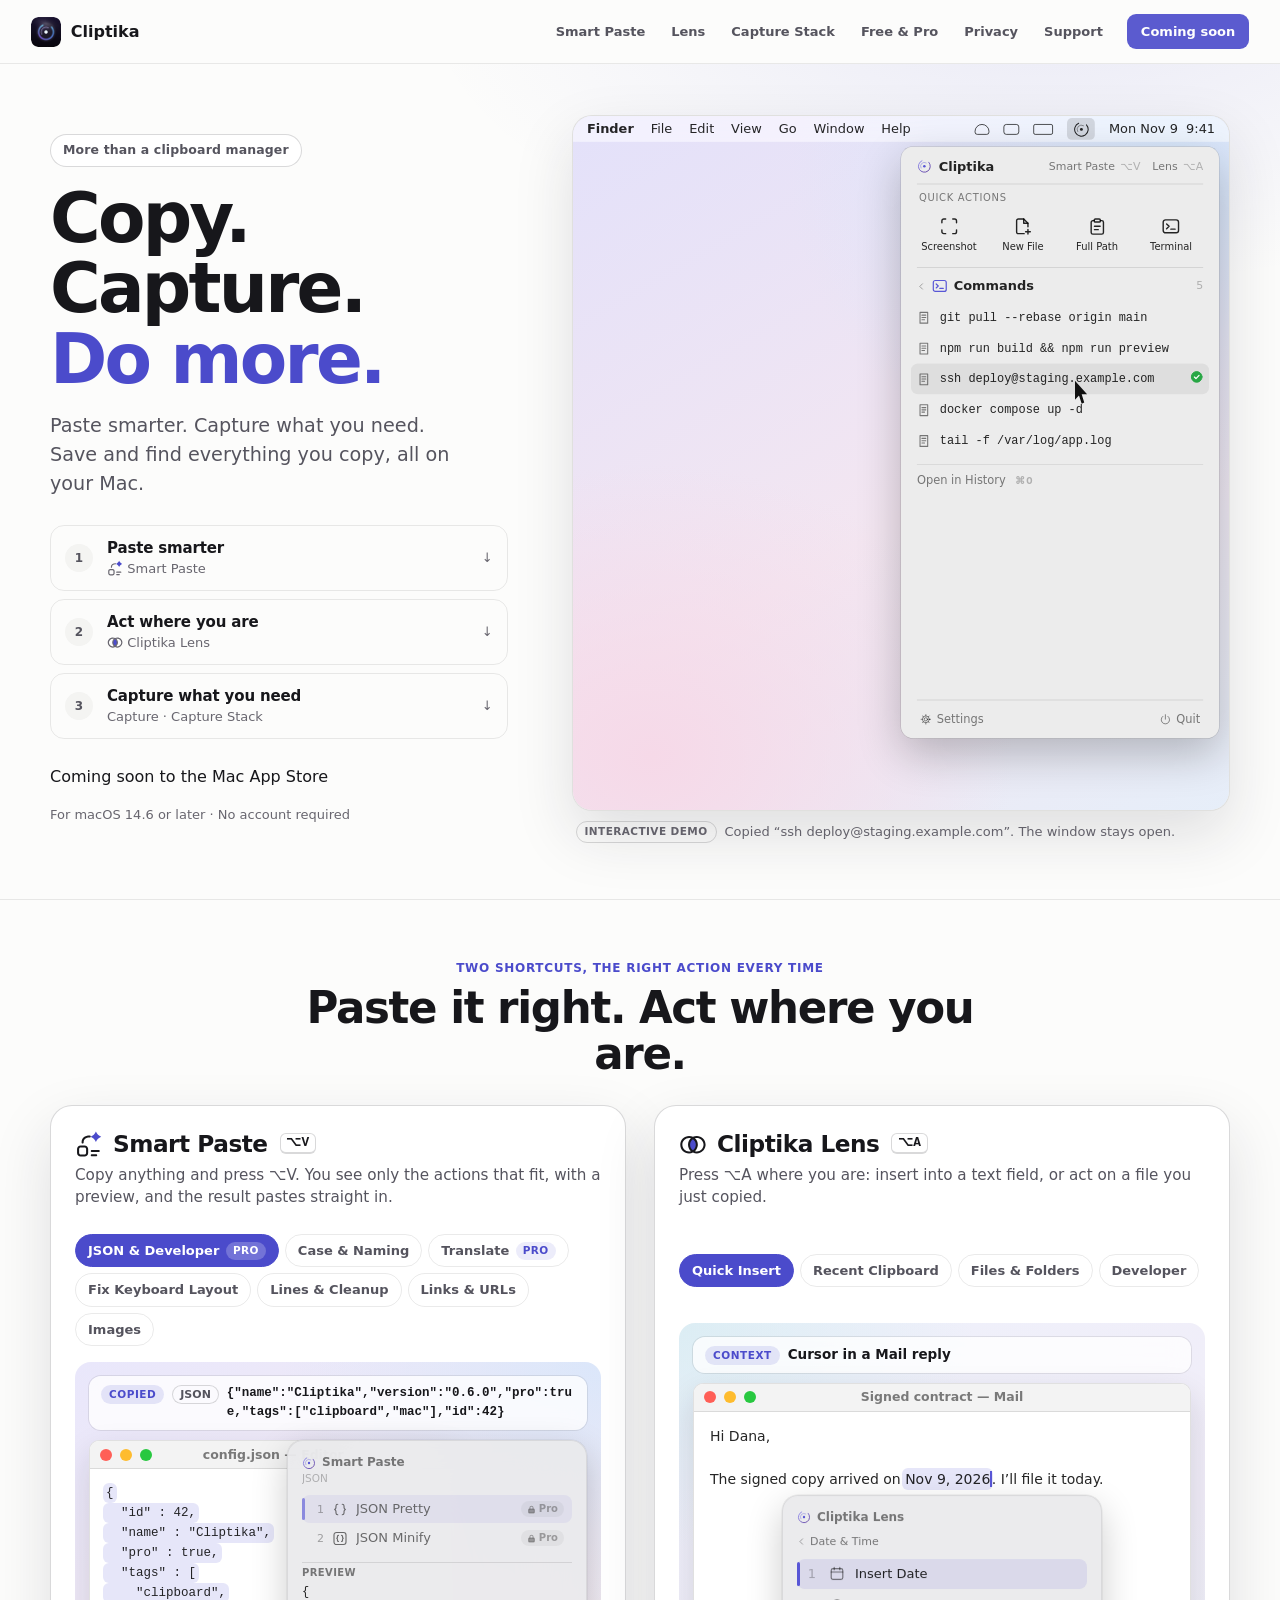
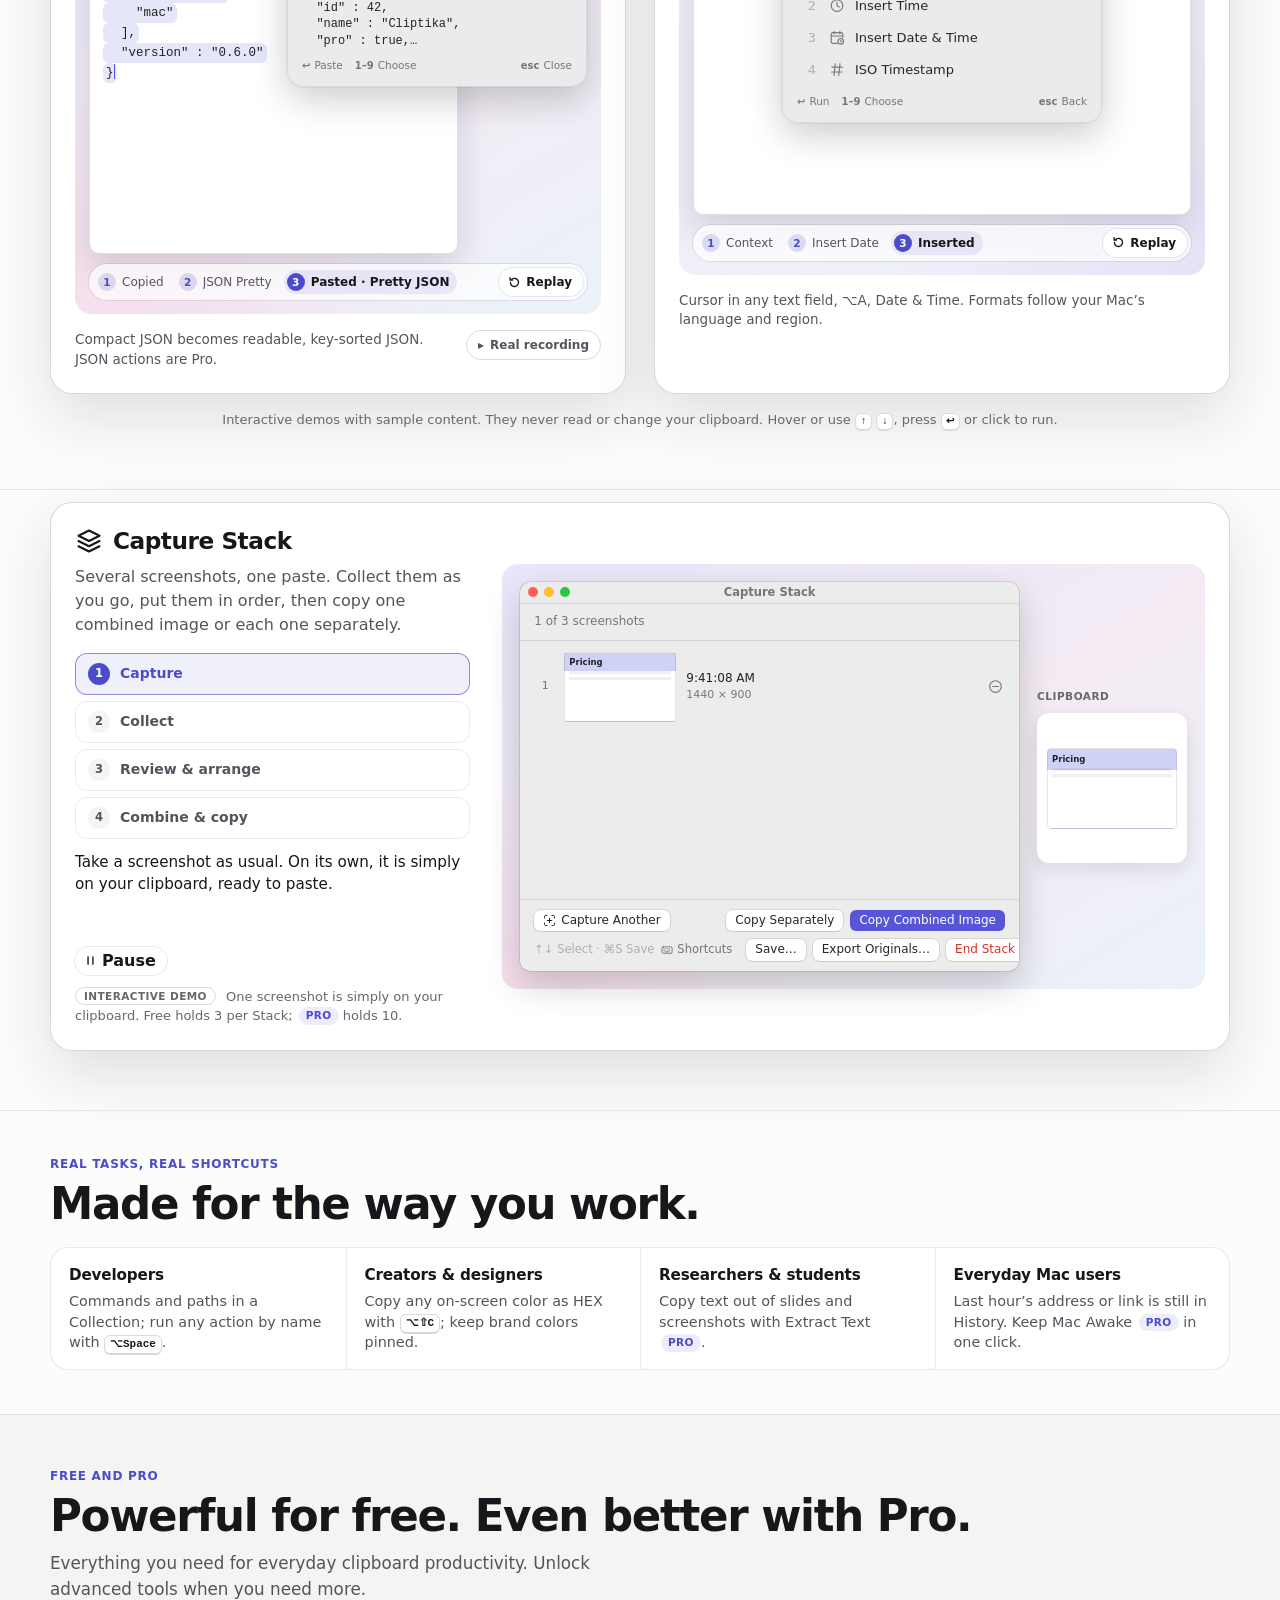
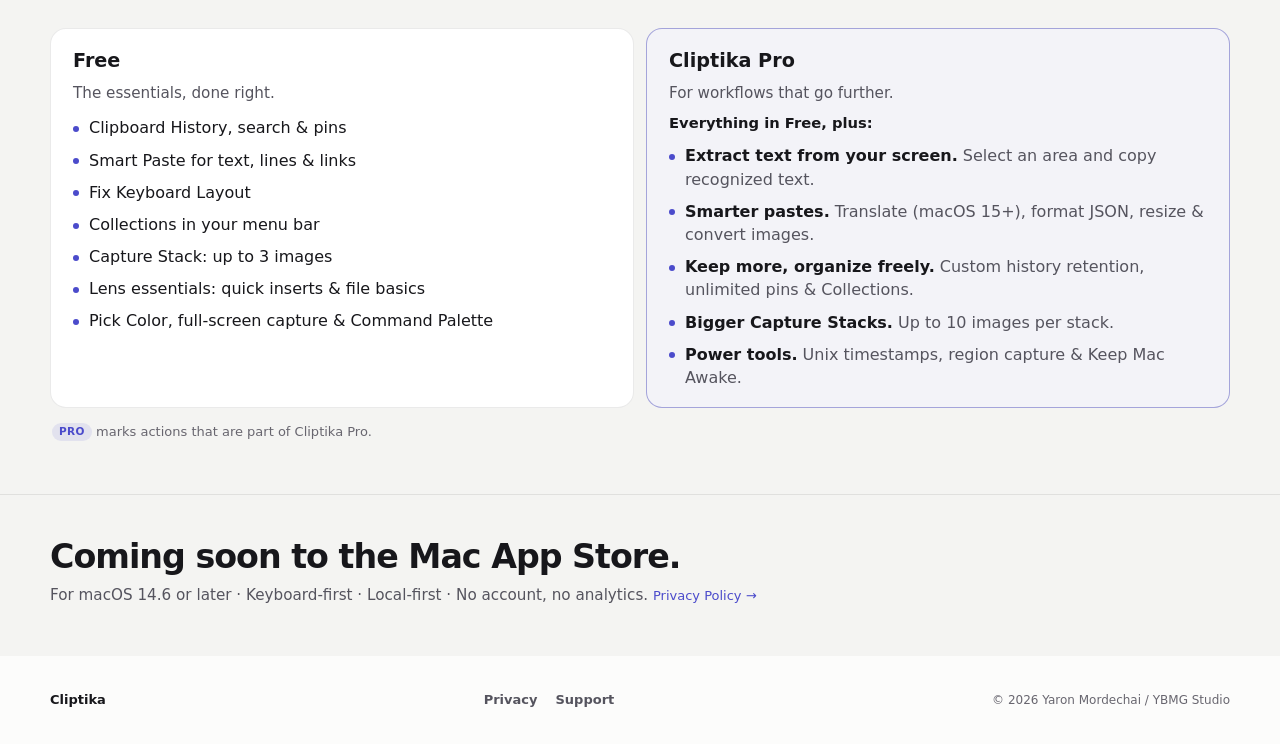
==== index.html @ 6ed8cf00 "Phones: 'Explore features' rows on the homepage Three compact rows (Smart Paste, Lens, Capture Stack" ====
<!doctype html>
<html lang="en">
<head>
  <meta charset="utf-8">
  <meta name="viewport" content="width=device-width,initial-scale=1">
  <meta name="description" content="Cliptika for Mac: paste smarter with Smart Paste, capture with Capture Stack, act with Lens, save and find everything you copy. Coming soon to the Mac App Store.">
  <meta name="theme-color" content="#121116" media="(prefers-color-scheme: dark)">
  <meta name="theme-color" content="#fcfcfb" media="(prefers-color-scheme: light)">
  <title>Cliptika — More than a clipboard</title>
  <link rel="canonical" href="https://cliptika.app/"><meta property="og:type" content="website"><meta property="og:site_name" content="Cliptika"><meta property="og:url" content="https://cliptika.app/"><meta property="og:title" content="Cliptika — More than a clipboard"><meta property="og:description" content="Cliptika for Mac: paste smarter with Smart Paste, capture with Capture Stack, act with Lens, save and find everything you copy. Coming soon to the Mac App Store."><meta property="og:image" content="https://cliptika.app/assets/og/cliptika-og.png"><meta property="og:image:width" content="1200"><meta property="og:image:height" content="630"><meta property="og:image:type" content="image/png"><meta property="og:image:alt" content="Cliptika app icon with the headline Copy. Capture. Do more. and “Coming soon to the Mac App Store”."><meta name="twitter:card" content="summary_large_image"><meta name="twitter:title" content="Cliptika — More than a clipboard"><meta name="twitter:description" content="Cliptika for Mac: paste smarter with Smart Paste, capture with Capture Stack, act with Lens, save and find everything you copy. Coming soon to the Mac App Store."><meta name="twitter:image" content="https://cliptika.app/assets/og/cliptika-og.png"><meta name="twitter:image:alt" content="Cliptika app icon with the headline Copy. Capture. Do more. and “Coming soon to the Mac App Store”.">
  <link rel="icon" href="favicon.png" type="image/png" sizes="32x32">
  <link rel="apple-touch-icon" href="assets/icons/cliptika-app-icon-180.png">
  <link rel="stylesheet" href="style.css?v=preview-19"><link rel="stylesheet" href="site.css?v=s12">
  <link rel="stylesheet" href="showcase.css?v=sc-75-ex">
</head>
<body>
<svg xmlns="http://www.w3.org/2000/svg" width="0" height="0" style="position:absolute" aria-hidden="true" focusable="false"><defs>
<symbol id="icon-smartpaste" viewBox="6 -92 108 108">
<path class="ic-secondary" d="M107.07 -66.105C97.542 -62.022 90.736 -55.216 86.652 -45.687C82.568 -55.216 75.762 -62.022 66.234 -66.105C75.762 -70.189 82.568 -76.995 86.652 -86.523C90.736 -76.995 97.542 -70.189 107.07 -66.105Z"/><path class="ic-primary" d="M56.772 -18.297L56.772 -3.358C56.772 4.344 50.529 10.587 42.828 10.587L27.888 10.587C20.187 10.587 13.944 4.344 13.944 -3.357L13.944 -18.297C13.944 -25.999 20.187 -32.242 27.888 -32.242L42.828 -32.242C50.529 -32.242 56.772 -25.999 56.772 -18.297ZM91.632 5.109C91.632 7.309 89.848 9.093 87.648 9.093L70.716 9.093C68.516 9.093 66.732 7.309 66.732 5.109C66.732 2.908 68.516 1.124 70.716 1.124L87.648 1.124C89.848 1.124 91.632 2.908 91.632 5.109ZM27.888 -24.273C24.588 -24.273 21.912 -21.598 21.912 -18.297L21.912 -3.357C21.912 -0.057 24.588 2.619 27.888 2.618L42.828 2.618C46.128 2.618 48.804 -0.057 48.804 -3.358L48.804 -18.297C48.804 -21.598 46.128 -24.273 42.828 -24.273ZM101.592 -10.828C101.592 -8.627 99.808 -6.844 97.608 -6.844L70.716 -6.844C68.516 -6.844 66.732 -8.627 66.732 -10.828C66.732 -13.028 68.516 -14.812 70.716 -14.812L97.608 -14.812C99.808 -14.812 101.592 -13.028 101.592 -10.828ZM66.732 -67.102C66.732 -64.901 64.948 -63.117 62.748 -63.117C47.361 -63.117 39.342 -57.052 39.342 -44.194C39.342 -41.993 37.558 -40.209 35.358 -40.209C33.158 -40.209 31.374 -41.993 31.374 -44.194C31.374 -62.013 43.368 -71.085 62.748 -71.085C64.948 -71.085 66.732 -69.302 66.732 -67.102Z"/></symbol>
<symbol id="icon-lens" viewBox="6 -92 108 108">
<path class="ic-secondary" d="M74.733 -35.23C74.733 -25.209 69.715 -15.904 61.455 -10.386L59.76 -9.334C50.496 -14.666 44.787 -24.541 44.787 -35.23C44.787 -45.918 50.496 -55.793 59.76 -61.125C69.024 -55.793 74.733 -45.918 74.733 -35.23Z"/><path class="ic-primary" d="M108.564 -35.229L108.389 -31.767C106.655 -14.691 92.234 -1.365 74.7 -1.365C69.342 -1.365 64.275 -2.61 59.79 -4.859C55.281 -2.619 50.197 -1.365 44.82 -1.365C26.117 -1.365 10.956 -16.527 10.956 -35.23C10.956 -53.932 26.117 -69.093 44.82 -69.093C50.19 -69.093 55.268 -67.844 59.76 -65.585C64.252 -67.844 69.33 -69.093 74.7 -69.093C93.403 -69.094 108.564 -53.932 108.564 -35.229ZM18.924 -35.23C18.924 -20.928 30.518 -9.334 44.82 -9.334C47.249 -9.334 49.599 -9.668 51.818 -10.317C45.057 -16.479 40.836 -25.361 40.836 -35.23C40.836 -45.105 45.063 -53.993 51.832 -60.154C49.605 -60.79 47.251 -61.126 44.82 -61.125C30.518 -61.125 18.924 -49.531 18.924 -35.23ZM67.702 -60.142C74.463 -53.98 78.684 -45.098 78.684 -35.23L78.509 -31.767C77.649 -23.301 73.671 -15.758 67.736 -10.308C69.945 -9.664 72.284 -9.334 74.7 -9.334C89.002 -9.334 100.596 -20.928 100.596 -35.229L100.462 -37.877C99.136 -50.935 88.108 -61.126 74.7 -61.125C72.271 -61.125 69.921 -60.791 67.702 -60.142ZM48.804 -35.23C48.804 -26.498 53.126 -18.775 59.76 -14.101C66.394 -18.775 70.716 -26.498 70.716 -35.23L70.582 -37.877C69.807 -45.511 65.716 -52.165 59.758 -56.356C53.125 -51.682 48.804 -43.96 48.804 -35.23Z"/></symbol>
<linearGradient id="mk-ring-grad" x1="0" y1="0" x2="1" y2="1"><stop class="mk-s1" offset="0"/><stop class="mk-s2" offset="1"/></linearGradient></defs></svg>
  <a class="skip" href="#main">Skip to content</a>
  <header class="site-header">
    <div class="container nav-shell"><button class="menu-btn" type="button" data-menu aria-expanded="false" aria-controls="mnav" aria-label="Open menu"><svg class="mb-open" viewBox="0 0 18 18" aria-hidden="true"><path d="M3 5.5h12M3 9h12M3 12.5h12"/></svg><svg class="mb-close" viewBox="0 0 18 18" aria-hidden="true"><path d="M4.5 4.5l9 9M13.5 4.5l-9 9"/></svg><span class="mb-word">Menu</span></button><nav class="mnav" id="mnav" aria-label="Site sections" hidden><a href="#m-benefits">What it does</a><a href="smart-paste.html">Smart Paste</a><a href="lens.html">Lens</a><a href="capture-stack.html">Capture Stack</a><a href="#free-pro">Free &amp; Pro</a><a href="privacy.html">Privacy</a><a href="support.html">Support</a></nav>
      <a class="brand" href="index.html"><img src="assets/icons/cliptika-app-icon-64.png" alt="" width="30" height="30">Cliptika</a>
      <nav class="nav-links" aria-label="Main navigation"><a href="#smart-paste">Smart Paste</a><a href="#lens">Lens</a><a href="#capture-stack">Capture Stack</a><a href="#free-pro">Free &amp; Pro</a><a href="privacy.html">Privacy</a><a href="support.html">Support</a></nav>
      <span class="download is-soon" aria-label="Coming soon to the Mac App Store">Coming soon</span>
    </div>
  </header>

  <main id="main">
    <section class="hero" aria-labelledby="hero-title" data-label-m="hero-title-m">
      <div class="container hero-layout">
        <div class="hero-copy-col">
          <p class="chip d-only">More than a clipboard manager</p>
          <p class="eyebrow m-only m-eyebrow">Mac clipboard app</p>
          <h1 id="hero-title" class="d-only">Copy. Capture. <span>Do more.</span></h1>
          <h1 id="hero-title-m" class="m-only">A smarter clipboard <span>for your Mac.</span></h1>
          <p class="hero-copy d-only">Paste smarter. Capture what you need. Save and find everything you copy, all on your Mac.</p>
          <p class="hero-copy m-only">Find what you copied. Paste it smarter. Capture screenshots. All from your menu bar.</p>
          <ol class="story-steps jump-steps" aria-label="What Cliptika does">
            <li><a class="story-step" href="#smart-paste"><span class="step-n">1</span><span class="step-t"><strong>Paste smarter</strong><small><svg class="ic" aria-hidden="true"><use href="#icon-smartpaste"/></svg>Smart Paste</small></span></a></li>
            <li><a class="story-step" href="#lens"><span class="step-n">2</span><span class="step-t"><strong>Act where you are</strong><small><svg class="ic" aria-hidden="true"><use href="#icon-lens"/></svg>Cliptika Lens</small></span></a></li>
            <li><a class="story-step" href="#capture-stack"><span class="step-n">3</span><span class="step-t"><strong>Capture what you need</strong><small>Capture · Capture Stack</small></span></a></li>
          </ol>
          <p class="soon-badge">Coming soon to the Mac App Store</p>
          <p class="compat">For macOS 14.6 or later · No account required</p>
        </div>
        <div class="hero-mb" data-hero>
          <!-- Interactive demo of the Cliptika 0.6.0 menu bar window, with sample data. -->
          <div class="hm-viewport" data-hm-viewport>
            <div class="hm-canvas" data-hm-canvas>
              <div class="hm-wall"></div>
              <div class="hm-bar" aria-hidden="true">
                <b>Finder</b><span>File</span><span>Edit</span><span>View</span><span>Go</span><span>Window</span><span>Help</span>
                <span class="hm-right"><i class="hm-st hm-st-a"></i><i class="hm-st hm-st-b"></i><i class="hm-st hm-st-c"></i><span class="hm-icon is-on" data-mark></span><span>Mon Nov 9&nbsp; 9:41</span></span>
              </div>
              <div class="pop" data-pop role="group" aria-label="Cliptika menu bar window (interactive demo with sample data)">
                <div class="pop-h"><span class="pop-mark" data-mark></span><b>Cliptika</b><span class="legend"><span>Smart Paste <em>⌥V</em></span><span>Lens <em>⌥A</em></span></span></div>
                <hr>
                <div class="qa">
                  <p class="qa-h">QUICK ACTIONS</p>
                  <div class="qa-row" data-qa></div>
                </div>
                <hr>
                <div class="pop-body" data-pop-body>
                  <div class="pop-main" data-pop-main>
                    <div class="search"><span data-sym="magnifyingglass"></span>Search clipboard</div>
                    <button type="button" class="sec-head col-head" data-col-toggle aria-expanded="true"><span>COLLECTIONS</span><em>3</em><span data-sym="chevron.down" class="cd"></span></button>
                    <div data-cols></div>
                    <div class="sec-head"><span>PINNED</span><button type="button" class="all">All<span data-sym="chevron.right"></span></button></div>
                    <div data-pins></div>
                    <div class="sec-head"><span>RECENT</span><span class="sel-l">Select</span><button type="button" class="all">All<span data-sym="chevron.right"></span></button></div>
                    <div data-recent></div>
                    <div class="open-row"><span>Open Cliptika</span><span data-sym="chevron.right"></span></div>
                  </div>
                  <div class="pop-browser" data-pop-browser hidden></div>
                </div>
                <hr>
                <div class="pop-f"><span><span data-sym="gearshape"></span>Settings</span><span><span data-sym="power"></span>Quit</span></div>
              </div>
              <div class="hm-cursor" data-hm-cursor aria-hidden="true"></div>
            </div>
          </div>
          <p class="hm-cap d-only"><span class="hm-tag">Interactive Demo</span> <span data-hm-caption aria-live="polite">Everything you copy and save, one click away in the menu bar.</span></p>
          <p class="hm-mini-cap m-only">Your recent copies, one click away in the Mac menu bar. Shown with sample content.</p>
        </div>
      </div>
    </section>

    <!-- Phones (max-width 760px) see a short product story instead of the desktop showcase. Hidden on larger screens. -->
    <section class="m-only m-sec m-benefits" id="m-benefits" aria-labelledby="mb-heading">
      <div class="container">
        <h2 id="mb-heading" class="sr-only">What Cliptika does</h2>
        <ul class="mb-list">
          <li><span class="mb-ic" data-sym="magnifyingglass"></span><div><h3>Find anything you copied</h3><p>Text, links, images and files stay in your history. Search, and it’s back in a second.</p></div></li>
          <li><span class="mb-ic"><svg class="ic" aria-hidden="true"><use href="#icon-smartpaste"/></svg></span><div><h3>Paste smarter, without extra steps</h3><p>Press <kbd>⌥V</kbd> to paste a clean link, a tidy list or the right letter case, straight in.</p></div></li>
          <li><span class="mb-ic" data-sym="square.stack.3d.up"></span><div><h3>Capture and organize what you need</h3><p>Turn several screenshots into one image, and keep what you reuse in Pins and Collections.</p></div></li>
        </ul>
      </div>
    </section>

    <section class="m-only m-sec m-demo" id="m-smart-paste" aria-labelledby="msp-heading">
      <div class="container">
        <div class="section-head"><p class="eyebrow">Smart Paste · <kbd>⌥V</kbd></p><h2 id="msp-heading">One shortcut. The right paste.</h2></div>
        <figure class="m-ba" data-ba>
          <div class="mba-card">
            <div class="mba-row"><p class="ba-l">Copied</p><p class="ba-url">shop.example.com/<wbr>search?<wbr>q=mac%20mini<del><wbr>&amp;utm_source=email<wbr>&amp;utm_campaign=fall</del><span class="sr-only"> (the struck part is tracking)</span></p></div>
            <div class="mba-row mba-after"><p class="ba-l">Pasted with <kbd>⌥V</kbd> <span class="ba-act">Clean URL</span></p><p class="ba-url">shop.example.com/<wbr>search?<wbr>q=mac%20mini</p></div>
          </div>
          <figcaption>Tracking removed. Just the link you meant.</figcaption>
        </figure>
      </div>
    </section>

    <section class="m-only m-sec m-features" id="m-features" aria-labelledby="mf-heading">
      <div class="container">
        <h2 id="mf-heading" class="eyebrow">Explore features</h2>
        <ul class="mf-list">
          <li><a class="mf-row" href="smart-paste.html"><span class="mf-ic"><svg class="ic" aria-hidden="true"><use href="#icon-smartpaste"/></svg></span><span class="mf-t"><strong>Smart Paste</strong><small>Paste exactly what you need</small></span><svg class="mf-chev" viewBox="0 0 16 16" aria-hidden="true"><path d="M6 3.5 10.5 8 6 12.5"/></svg></a></li>
          <li><a class="mf-row" href="lens.html"><span class="mf-ic"><svg class="ic" aria-hidden="true"><use href="#icon-lens"/></svg></span><span class="mf-t"><strong>Lens</strong><small>Useful actions at your cursor</small></span><svg class="mf-chev" viewBox="0 0 16 16" aria-hidden="true"><path d="M6 3.5 10.5 8 6 12.5"/></svg></a></li>
          <li><a class="mf-row" href="capture-stack.html"><span class="mf-ic" data-sym="square.stack.3d.up"></span><span class="mf-t"><strong>Capture Stack</strong><small>Several screenshots. One paste</small></span><svg class="mf-chev" viewBox="0 0 16 16" aria-hidden="true"><path d="M6 3.5 10.5 8 6 12.5"/></svg></a></li>
        </ul>
      </div>
    </section>

    <section class="work showcase d-only" id="showcase" aria-label="Smart Paste and Cliptika Lens">
      <div class="container">
        <div class="section-head center"><p class="eyebrow">Two shortcuts, the right action every time</p><h2>Paste it right. Act where you are.</h2></div>
        <div class="sc-grid">
          <article class="sc-card" id="smart-paste" aria-labelledby="sp-title" data-demo="smartpaste">
            <header class="sc-h">
              <div class="sc-id"><svg class="sc-ic" aria-hidden="true"><use href="#icon-smartpaste"/></svg><h3 id="sp-title">Smart Paste</h3><kbd>⌥V</kbd></div>
              <p>Copy anything and press ⌥V. You see only the actions that fit, with a preview, and the result pastes straight in.</p>
            </header>
            <div class="sc-tabs" role="tablist" aria-label="Smart Paste examples" data-demo-tabs></div>
            <div class="sc-stage" data-demo-body></div>
            <div class="sc-foot"><p class="sc-cap" data-demo-cap aria-live="polite"></p><div class="sc-extra" data-demo-extra></div></div>
          </article>
          <article class="sc-card sc-lens" id="lens" aria-labelledby="ln-title" data-demo="lens">
            <header class="sc-h">
              <div class="sc-id"><svg class="sc-ic" aria-hidden="true"><use href="#icon-lens"/></svg><h3 id="ln-title">Cliptika Lens</h3><kbd>⌥A</kbd></div>
              <p>Press ⌥A where you are: insert into a text field, or act on a file you just copied.</p>
            </header>
            <div class="sc-tabs" role="tablist" aria-label="Cliptika Lens examples" data-demo-tabs></div>
            <div class="sc-stage" data-demo-body></div>
            <div class="sc-foot"><p class="sc-cap" data-demo-cap aria-live="polite"></p><div class="sc-extra" data-demo-extra></div></div>
          </article>
        </div>
        <p class="sc-note">Interactive demos with sample content. They never read or change your clipboard. Hover or use <kbd>↑</kbd> <kbd>↓</kbd>, press <kbd>↩</kbd> or click to run.</p>
      </div>
    </section>

    <section class="work cs-sec d-only" id="capture-stack" aria-labelledby="cs-heading">
      <div class="container">
        <article class="cs-card" data-cs>
          <div class="cs-copy">
            <div class="sc-id"><span class="cs-ic" data-sym="square.stack.3d.up"></span><h2 id="cs-heading">Capture Stack</h2></div>
            <p class="cs-lead">Several screenshots, one paste. Collect them as you go, put them in order, then copy one combined image or each one separately.</p>
            <ol class="cs-steps" role="tablist" aria-label="Capture Stack workflow">
              <li><button type="button" role="tab" data-cs-step="0" aria-selected="true" aria-controls="cs-win" tabindex="0"><span>1</span>Capture</button></li>
              <li><button type="button" role="tab" data-cs-step="1" aria-selected="false" aria-controls="cs-win" tabindex="-1"><span>2</span>Collect</button></li>
              <li><button type="button" role="tab" data-cs-step="2" aria-selected="false" aria-controls="cs-win" tabindex="-1"><span>3</span>Review &amp; arrange</button></li>
              <li><button type="button" role="tab" data-cs-step="3" aria-selected="false" aria-controls="cs-win" tabindex="-1"><span>4</span>Combine &amp; copy</button></li>
            </ol>
            <p class="cs-say" data-cs-caption aria-live="polite"></p>
            <div class="cs-ctl"><button type="button" class="story-play" data-cs-play></button></div>
            <p class="cs-fine"><span class="sc-tag">Interactive Demo</span> One screenshot is simply on your clipboard. Free holds 3 per Stack; <span class="pro">Pro</span> holds 10.</p>
          </div>
          <div class="cs-demo" id="cs-win" role="tabpanel" aria-label="Capture Stack window (interactive demo)" data-step="0">
            <div class="csw" aria-hidden="true">
              <div class="csw-bar"><i></i><i></i><i></i><span>Capture Stack</span></div>
              <div class="csw-h" data-cs-count>1 of 3 screenshots</div>
              <div class="csw-list" data-cs-list></div>
              <div class="csw-f">
                <div class="csw-r1"><span class="btn"><span data-sym="plus.viewfinder"></span>Capture Another</span><span class="sp"></span><span class="btn">Copy Separately</span><span class="btn btn-def" data-cs-copy>Copy Combined Image</span></div>
                <div class="csw-r2"><span class="hint">↑↓ Select · ⌘S Save</span><span class="link"><span data-sym="keyboard"></span>Shortcuts</span><span class="sp"></span><span class="btn">Save…</span><span class="btn">Export Originals…</span><span class="btn btn-end">End Stack</span></div>
              </div>
            </div>
            <div class="cs-out" aria-hidden="true">
              <p class="cs-out-l" data-cs-out-l>Clipboard</p>
              <div class="cs-out-box" data-cs-out></div>
              <p class="cs-status" data-cs-status hidden><b>Combined image copied</b> Ready to paste with ⌘V</p>
            </div>
          </div>
        </article>
      </div>
    </section>

    <section class="work uses d-only" id="work" aria-labelledby="work-heading">
      <div class="container">
        <div class="section-head"><p class="eyebrow">Real tasks, real shortcuts</p><h2 id="work-heading">Made for the way you work.</h2></div>
        <div class="use-strip">
          <div><h3>Developers</h3><p>Commands and paths in a Collection; run any action by name with <kbd>⌥Space</kbd>.</p></div>
          <div><h3>Creators &amp; designers</h3><p>Copy any on-screen color as HEX with <kbd>⌥⇧C</kbd>; keep brand colors pinned.</p></div>
          <div><h3>Researchers &amp; students</h3><p>Copy text out of slides and screenshots with Extract Text <span class="pro">Pro</span>.</p></div>
          <div><h3>Everyday Mac users</h3><p>Last hour’s address or link is still in History. Keep Mac Awake <span class="pro">Pro</span> in one click.</p></div>
        </div>
      </div>
    </section>

    <section class="plans" id="free-pro" aria-labelledby="fp-heading">
      <div class="container">
        <div class="section-head"><p class="eyebrow">Free and Pro</p><h2 id="fp-heading">Powerful for free. Even better with Pro.</h2><p class="section-intro d-only">Everything you need for everyday clipboard productivity. Unlock advanced tools when you need more.</p></div>
        <div class="plan-grid d-only">
          <article class="plan"><h3>Free</h3><p class="plan-sub">The essentials, done right.</p><ul><li>Clipboard History, search &amp; pins</li><li>Smart Paste for text, lines &amp; links</li><li>Fix Keyboard Layout</li><li>Collections in your menu bar</li><li>Capture Stack: up to 3 images</li><li>Lens essentials: quick inserts &amp; file basics</li><li>Pick Color, full-screen capture &amp; Command Palette</li></ul></article>
          <article class="plan plan-pro"><h3>Cliptika Pro</h3><p class="plan-sub">For workflows that go further.</p><p class="plan-plus">Everything in Free, plus:</p><ul class="plan-benefits"><li><strong>Extract text from your screen.</strong> Select an area and copy recognized text.</li><li><strong>Smarter pastes.</strong> Translate (macOS 15+), format JSON, resize &amp; convert images.</li><li><strong>Keep more, organize freely.</strong> Custom history retention, unlimited pins &amp; Collections.</li><li><strong>Bigger Capture Stacks.</strong> Up to 10 images per stack.</li><li><strong>Power tools.</strong> Unix timestamps, region capture &amp; Keep Mac Awake.</li></ul></article>
        </div>

        <div class="m-only m-plans">
          <div class="mp-card"><h3>Free forever</h3><ul><li>Clipboard history and search</li><li>Pins and Collections, within Free limits</li><li>Smart Paste for text, lines and links</li><li>Capture Stacks of up to 3 screenshots</li></ul></div>
          <div class="mp-card mp-pro"><h3>Cliptika Pro <span class="mp-tag">Lifetime</span></h3><p class="mp-sub">One purchase, no subscription.</p><ul><li>Extract Text, plus JSON and image actions</li><li>Translate on macOS 15 or later</li><li>Unlimited Pins and Collections</li><li>Capture Stacks of up to 10 screenshots</li></ul></div>
        </div>
        <p class="pro-note d-only"><span class="pro">Pro</span> marks actions that are part of Cliptika Pro.</p>
      </div>
    </section>

    <section class="cta d-only" id="download" aria-labelledby="cta-heading">
      <div class="container cta-inner"><div><h2 id="cta-heading">Coming soon to the Mac App Store.</h2><p>For macOS 14.6 or later · Keyboard-first · Local-first · No account, no analytics. <a class="text-link" href="privacy.html">Privacy Policy →</a></p></div></div>
    </section>
  </main>

  <footer class="site-footer"><div class="container footer-inner"><a class="footer-brand" href="index.html">Cliptika</a><nav class="footer-links" aria-label="Footer navigation"><a href="privacy.html">Privacy</a><a href="support.html">Support</a></nav><small class="copyright">© 2026 Yaron Mordechai / YBMG Studio</small></div></footer>
  <script src="script.js?v=preview-hero-19"></script>
  <script src="showcase.js?v=sc-74-fx"></script>
  <script src="site.js?v=s12"></script>
</body>
</html>
---- style.css ----
/* Cliptika site — preview design. Tokens first; every motion respects prefers-reduced-motion at the bottom. */
:root{color-scheme:light dark;--bg:#fcfcfb;--surface:#fff;--surface2:#f4f4f2;--text:#17171b;--text2:#55545e;--text3:#85838f;--accent:#4b4bcb;--accent-soft:rgba(75,75,203,.1);--on:#fff;--border:rgba(23,23,27,.09);--border-strong:rgba(23,23,27,.16);--shadow:0 24px 60px rgba(30,28,46,.13);--container:min(100% - 48px,1180px);--ease:cubic-bezier(.22,.7,.2,1);font-family:-apple-system,BlinkMacSystemFont,"SF Pro Display","SF Pro Text",Inter,system-ui,sans-serif}
@media(prefers-color-scheme:dark){:root{--bg:#121116;--surface:#1a191f;--surface2:#201f26;--text:#f1f0f5;--text2:#b3b1bf;--text3:#8b8996;--accent:#a3a3fa;--accent-soft:rgba(163,163,250,.14);--on:#15141c;--border:rgba(255,255,255,.1);--border-strong:rgba(255,255,255,.18);--shadow:0 24px 60px rgba(0,0,0,.45)}}
*{box-sizing:border-box}html{scroll-behavior:smooth;-webkit-text-size-adjust:100%}body{margin:0;background:var(--bg);color:var(--text);font-size:16px;line-height:1.5;overflow-x:hidden;-webkit-font-smoothing:antialiased}a{color:inherit}button{font:inherit;color:inherit}img,video{display:block;max-width:100%;height:auto}.container{width:var(--container);margin:auto}[hidden]{display:none!important}
.skip{position:absolute;top:0;left:-999px;background:var(--accent);color:var(--on);padding:8px 12px;z-index:20;border-radius:0 0 8px 0}.skip:focus{left:0}a:focus-visible,button:focus-visible{outline:2px solid var(--accent);outline-offset:3px;border-radius:6px}
kbd{font:600 .82em/1 ui-monospace,SFMono-Regular,Menlo,monospace;padding:.2em .45em;border:1px solid var(--border-strong);border-bottom-width:2px;border-radius:6px;background:var(--surface);color:var(--text)}
/* header */
.site-header{height:64px;display:flex;align-items:center;position:sticky;top:0;z-index:10;background:color-mix(in srgb,var(--bg) 86%,transparent);backdrop-filter:saturate(1.4) blur(18px);-webkit-backdrop-filter:saturate(1.4) blur(18px);border-bottom:1px solid var(--border)}.nav-shell{width:100%;display:flex;align-items:center;gap:24px}.brand{display:inline-flex;align-items:center;gap:9px;text-decoration:none;font-size:14px;font-weight:680;letter-spacing:.01em}.brand img{width:22px;height:22px;border-radius:6px}.nav-links{display:flex;gap:26px;margin-left:auto}.nav-links a,.footer-links a{color:var(--text2);font-size:13px;font-weight:600;text-decoration:none;transition:color .15s}.nav-links a:hover,.footer-links a:hover{color:var(--accent)}.download{border-radius:9px;background:var(--accent);color:var(--on);padding:8px 14px;text-decoration:none;font-size:13px;font-weight:680}.download.is-soon{cursor:default;opacity:.9;pointer-events:none}
/* hero */
.hero{padding:clamp(24px,4vw,52px) 0 clamp(30px,4.5vw,56px);background:radial-gradient(900px 420px at 82% -8%,var(--accent-soft),transparent 70%)}
.hero-layout{display:grid;grid-template-columns:minmax(0,.82fr) minmax(0,1.18fr);gap:clamp(28px,5vw,72px);align-items:center}
.chip{display:inline-block;margin:0 0 16px;padding:6px 12px;border:1px solid var(--border-strong);border-radius:999px;background:var(--surface);color:var(--text2);font-size:12.5px;font-weight:650;letter-spacing:.01em}
.hero h1{font-size:clamp(2.35rem,5.4vw,5rem);line-height:1.02;letter-spacing:-.04em;margin:0;font-weight:760}.hero h1 span{color:var(--accent);white-space:nowrap}
.hero-copy{font-size:clamp(1.02rem,1.5vw,1.2rem);color:var(--text2);max-width:34ch;margin:18px 0 26px}
.story-steps{list-style:none;margin:0 0 26px;padding:0;display:grid;gap:8px}.story-step{width:100%;display:grid;grid-template-columns:30px 1fr;align-items:center;gap:12px;text-align:left;padding:11px 14px;border:1px solid var(--border);border-radius:14px;background:transparent;cursor:pointer;position:relative;overflow:hidden;transition:background .25s var(--ease),border-color .25s var(--ease),transform .25s var(--ease)}
.story-step:hover{border-color:var(--border-strong)}.story-step[aria-current=true]{background:var(--surface);border-color:var(--border-strong);box-shadow:0 8px 24px rgba(30,28,46,.08)}
.step-n{display:grid;place-items:center;width:28px;height:28px;border-radius:50%;background:var(--surface2);color:var(--text2);font-size:12px;font-weight:720;transition:background .25s,color .25s}.story-step[aria-current=true] .step-n{background:var(--accent);color:var(--on)}
.step-t strong{display:block;font-size:15px;letter-spacing:-.01em}.step-t small{display:block;color:var(--text3);font-size:12.5px}
.story-step[aria-current=true] 
.soon-badge{display:inline-flex;align-items:center;margin:0 0 6px;padding:11px 18px;border-radius:999px;border:1px solid var(--border-strong);background:var(--surface);color:var(--text);font-weight:650;font-size:.96rem}.compat{margin:8px 0 0;color:var(--text3);font-size:13px}
/* stage: a deck of real scenes */
.stage{position:relative;border:1px solid var(--border);border-radius:22px;background:radial-gradient(circle at 80% 10%,var(--accent-soft),transparent 55%),var(--surface);box-shadow:var(--shadow);overflow:hidden}
.stage-deck{position:relative;aspect-ratio:1500/1063;display:grid;place-items:center;padding:clamp(10px,2vw,22px)}
.scene{position:absolute;inset:clamp(10px,2vw,22px);margin:0;display:grid;place-items:center;opacity:0;transform:translateY(14px) scale(.985);filter:blur(4px);visibility:hidden;transition:opacity .6s var(--ease),transform .6s var(--ease),filter .6s var(--ease),visibility 0s .6s}
.scene.is-active{opacity:1;transform:none;filter:none;visibility:visible;transition-delay:0s}
.scene[hidden]{display:grid!important}
.scene picture,.scene img{width:100%;height:100%;object-fit:contain;border-radius:12px}
.scene img{box-shadow:0 14px 34px rgba(20,18,34,.2);border:1px solid var(--border)}
.scene.is-active img{animation:drift 9s ease-out both}
@keyframes drift{from{transform:scale(1.012)}to{transform:scale(1)}}
.scene-video{width:100%;border-radius:12px;overflow:hidden;border:1px solid var(--border);box-shadow:0 14px 34px rgba(20,18,34,.2);background:#f6f6f7;aspect-ratio:1600/654}.scene-video video{width:100%;height:100%;object-fit:cover}
.scene-play{position:absolute;right:16px;bottom:16px;border:1px solid var(--border-strong);border-radius:999px;background:var(--surface);color:var(--text);padding:8px 14px;font-size:13px;font-weight:660;cursor:pointer;box-shadow:0 6px 18px rgba(30,28,46,.15)}
.stage-bar{display:flex;align-items:center;justify-content:space-between;gap:14px;padding:11px 16px;border-top:1px solid var(--border);background:color-mix(in srgb,var(--surface) 88%,transparent)}.stage-caption{margin:0;color:var(--text2);font-size:13.5px;line-height:1.35}
.stage-pause{flex:none;width:34px;height:34px;display:grid;place-items:center;border:1px solid var(--border-strong);border-radius:50%;background:var(--surface);color:var(--text2);cursor:pointer}.stage-pause:hover{color:var(--accent)}.stage-pause .pi{display:block;width:10px;height:12px;border-left:3px solid currentColor;border-right:3px solid currentColor}.stage-pause[aria-pressed=true] .pi{width:0;height:0;border:0;border-top:6px solid transparent;border-bottom:6px solid transparent;border-left:10px solid currentColor;margin-left:3px}
/* sections */
.work{padding:clamp(34px,4.6vw,60px) 0;border-top:1px solid var(--border)}
.section-head{max-width:680px;margin:0 0 clamp(16px,2.2vw,26px)}.section-head.row{max-width:none;display:flex;align-items:baseline;justify-content:space-between;gap:24px}.eyebrow{color:var(--accent);font-size:12px;font-weight:720;letter-spacing:.06em;text-transform:uppercase;margin:0 0 8px}.section-head h2,.benefits h2,.cta h2{font-size:clamp(1.9rem,3.4vw,2.9rem);line-height:1.06;letter-spacing:-.03em;margin:0;font-weight:740}.section-intro{margin:12px 0 0;color:var(--text2);font-size:1.05rem;max-width:46ch}.section-head.row .section-intro{margin:0}
/* personas */
.persona-tabs{display:flex;gap:8px;flex-wrap:wrap;margin:0 0 clamp(20px,3vw,32px)}.persona-tab{border:1px solid var(--border);border-radius:999px;background:transparent;color:var(--text2);padding:9px 16px;font-size:14px;font-weight:650;cursor:pointer;transition:background .2s,color .2s,border-color .2s}.persona-tab:hover{border-color:var(--border-strong);color:var(--text)}.persona-tab[aria-selected=true]{background:var(--accent);border-color:var(--accent);color:var(--on)}
@keyframes rise{from{opacity:0;transform:translateY(10px)}to{opacity:1;transform:none}}
.cases{list-style:none;margin:0;padding:0;display:grid;gap:12px}.cases li{padding:18px 20px;background:var(--surface);border:1px solid var(--border);border-radius:16px}.cases h3{margin:0 0 5px;font-size:1.05rem;letter-spacing:-.015em}.cases p{margin:0;color:var(--text2);font-size:.95rem;line-height:1.5}
.pro{display:inline-block;vertical-align:1px;margin-left:2px;padding:1px 7px;border-radius:999px;background:var(--accent-soft);color:var(--accent);font-size:10.5px;font-weight:760;letter-spacing:.04em;text-transform:uppercase}
.persona-media{margin:0;border:1px solid var(--border);border-radius:20px;background:var(--surface);box-shadow:var(--shadow);overflow:hidden}.persona-media img{width:100%}.persona-media figcaption{padding:11px 16px;border-top:1px solid var(--border);color:var(--text3);font-size:12.5px}
.pro-note{margin:22px 0 0;color:var(--text3);font-size:13px}
/* features */
.tabs{display:flex;gap:26px;margin:0 0 26px;padding:0;border-bottom:1px solid var(--border-strong);overflow-x:auto;scrollbar-width:none}.tabs::-webkit-scrollbar{display:none}.tab{border:0;border-bottom:2px solid transparent;background:transparent;color:var(--text2);padding:10px 0 11px;min-height:44px;white-space:nowrap;cursor:pointer;font-size:14px;font-weight:660;margin-bottom:-1px}.tab:hover{color:var(--accent)}.tab[aria-selected=true]{color:var(--text);border-color:var(--accent)}
.tabpanel{display:grid;grid-template-columns:minmax(0,.55fr) minmax(0,1fr);align-items:center;gap:clamp(24px,4vw,52px);min-height:400px;animation:rise .45s var(--ease) both}.tabpanel[hidden]{display:none}
.tab-copy h3{font-size:clamp(1.6rem,2.4vw,2.3rem);line-height:1.08;letter-spacing:-.025em;margin:0 0 12px}.tab-copy p{color:var(--text2);margin:0;max-width:36ch}.feature-points{list-style:none;margin:18px 0 0;padding:0;color:var(--text2);font-size:14px}.feature-points li{padding-left:16px;position:relative;margin:8px 0}.feature-points li:before{content:"";position:absolute;top:.62em;left:0;width:5px;height:5px;background:var(--accent);border-radius:50%}
.tab-media{min-width:0}.media-switch{display:flex;gap:8px;margin:0 0 10px}.media-switch button{border:1px solid var(--border-strong);border-radius:999px;background:transparent;color:var(--text2);padding:6px 12px;font-size:12px;font-weight:660;cursor:pointer}.media-switch button.is-active{border-color:var(--accent);color:var(--accent);background:var(--accent-soft)}
.product-frame,.media-frame{position:relative;margin:0;background:var(--surface);border:1px solid var(--border);border-radius:18px;overflow:hidden;box-shadow:var(--shadow)}.media-choice[hidden]{display:none}.product-frame img{width:100%}.product-frame figcaption{padding:10px 14px;color:var(--text3);font-size:12.5px;line-height:1.4;border-top:1px solid var(--border)}
.video-crop{width:100%;overflow:hidden;background:#f6f6f7}.video-crop video{width:100%;height:100%;object-fit:cover}.demo-transform .video-crop{aspect-ratio:1600/654}.demo-translation .video-crop{aspect-ratio:1600/768}.demo-capture .video-crop{aspect-ratio:1688/984}
.demo-control{position:absolute;right:14px;bottom:50px;display:inline-flex;align-items:center;gap:7px;border:1px solid var(--border-strong);border-radius:999px;background:var(--surface);box-shadow:0 5px 16px rgba(30,28,46,.14);color:var(--text2);padding:7px 11px;font-size:12px;font-weight:660;line-height:1;cursor:pointer;transition:transform .16s,color .16s}.demo-control:hover{color:var(--accent);transform:translateY(-1px)}
.lens-frame{max-width:520px;justify-self:center}.lens-frame img{background:var(--surface2)}
/* benefits / cta / footer */
.more-grid{display:grid;grid-template-columns:repeat(3,minmax(0,1fr));gap:12px}.more-card{padding:20px;background:var(--surface2);border:1px solid var(--border);border-radius:16px}.more-card strong{display:block;font-size:15px;margin-bottom:5px}.more-card p{margin:0;color:var(--text2);font-size:13.5px;line-height:1.45}
.cta{padding:clamp(40px,5vw,64px) 0;background:var(--surface2);border-top:1px solid var(--border)}.cta-inner{display:flex;align-items:center;justify-content:space-between;gap:48px}.cta p{margin:10px 0 0;color:var(--text2);max-width:50ch}.cta-action{text-align:right;flex:none}.cta .soon-badge{margin:0}.reassurance{margin:13px 0 0;color:var(--text2);font-size:13px}.text-link{color:var(--accent);font-size:13px;text-decoration:none}.text-link:hover{text-decoration:underline}
.site-footer{padding:22px 0}.footer-inner{display:flex;align-items:center;justify-content:space-between;gap:24px}.footer-brand{color:var(--text);font-size:13px;font-weight:650;text-decoration:none}.footer-links{display:flex;gap:18px}.copyright{font-size:12px;color:var(--text3)}
.legal{padding:56px 0 70px}.legal h1{font-size:clamp(2.25rem,5vw,3.5rem);letter-spacing:-.02em;line-height:1.08;margin:0 0 4px}.legal h2{font-size:21px;margin:36px 0 6px}.legal p,.legal li{margin:8px 0}.legal .muted{color:var(--text3);font-size:15px}.legal a{color:var(--accent)}.narrow{max-width:720px;margin:auto;width:var(--container)}
/* tablet + mobile */
@media(max-width:1020px){.hero-layout{display:flex;flex-direction:column;align-items:stretch;gap:14px}.hero-copy-col{display:contents}.chip{order:1;align-self:flex-start}.hero h1{order:2}.hero-copy{order:3;max-width:46ch;margin:6px 0 10px}.stage-col{order:4}.story-steps{order:5;margin:6px 0 4px}.soon-badge{order:6;align-self:flex-start;margin-top:10px}.compat{order:7;margin:0}.persona-panel,.tabpanel{grid-template-columns:1fr}.tabpanel{min-height:0}.cta-inner{flex-direction:column;align-items:flex-start;gap:22px}.cta-action{text-align:left}.nav-links{gap:18px}}
@media(max-width:760px){:root{--container:min(100% - 32px,1180px)}.nav-links{display:none}.site-header{height:58px}.story-steps{grid-template-columns:repeat(3,1fr);gap:6px}.story-step{grid-template-columns:1fr;gap:6px;padding:10px;text-align:center;justify-items:center}.step-t small{display:none}.step-t strong{font-size:12.5px}.stage-deck{aspect-ratio:1500/1100}.more-grid{grid-template-columns:1fr}.section-head.row{flex-direction:column;gap:8px}.footer-inner{flex-direction:column;align-items:flex-start;gap:10px}.persona-tabs{flex-wrap:nowrap;overflow-x:auto;scrollbar-width:none;margin-inline:-16px;padding-inline:16px}.persona-tabs::-webkit-scrollbar{display:none}.persona-tab{white-space:nowrap;flex:none}.tabs{gap:20px}}
/* motion off for people who ask for it: no drift, no cross-fade travel, no entrance animation */
@media(prefers-reduced-motion:reduce){html{scroll-behavior:auto}.scene,.scene.is-active{transition:none;transform:none;filter:none}.scene.is-active img{animation:none}.persona-panel,.tabpanel{animation:none}.story-step,.step-n,.persona-tab,.demo-control{transition:none}}

/* ===== v8: simplified page ===== */
.stage-deck .sub{position:absolute;inset:0;display:grid;place-items:center;opacity:0;visibility:hidden;transition:opacity .5s var(--ease),visibility 0s .5s}.stage-deck .sub.is-active{opacity:1;visibility:visible;transition-delay:0s}.scene .sub{position:absolute;inset:0}
.sub-dots{position:absolute;left:50%;bottom:8px;transform:translateX(-50%);display:flex;gap:4px;padding:4px;border:1px solid var(--border-strong);border-radius:999px;background:color-mix(in srgb,var(--surface) 92%,transparent);z-index:2}.sub-dots button{display:inline-flex;align-items:center;gap:6px;border:0;border-radius:999px;background:transparent;color:var(--text2);padding:5px 11px;font-size:12px;font-weight:660;cursor:pointer}.sub-dots button i{width:6px;height:6px;border-radius:50%;background:var(--border-strong)}.sub-dots button[aria-pressed=true]{background:var(--accent-soft);color:var(--accent)}.sub-dots button[aria-pressed=true] i{background:var(--accent)}
/* hero video scene */
.hero-video{width:100%;position:relative;border-radius:12px;overflow:hidden;border:1px solid var(--border);box-shadow:0 14px 34px rgba(20,18,34,.2);background:#f6f6f7}.hero-video .vframe{aspect-ratio:1600/624}.hero-video .vbtn{bottom:14px}.hero-video 
/* media slots waiting for an authentic recording: compact, never dominant */
.gap{width:100%;display:grid;align-content:center;justify-items:start;gap:8px;padding:clamp(18px,2.6vw,30px);border:1.5px dashed var(--border-strong);border-radius:16px;background:linear-gradient(135deg,var(--surface2),var(--surface));text-align:left}
.gap.compact{min-height:0;aspect-ratio:1500/900}.gap-chip{padding:3px 10px;border-radius:999px;background:var(--accent-soft);color:var(--accent);font-size:10.5px;font-weight:760;letter-spacing:.05em;text-transform:uppercase}.gap h4{margin:0;font-size:clamp(1.25rem,2vw,1.65rem);letter-spacing:-.02em}.gap-keys{margin:0;color:var(--text2);font-size:13px}.gap-kicker{margin:0;color:var(--text2);max-width:40ch;font-size:.95rem;line-height:1.45}.gap-hero{position:absolute;inset:0;aspect-ratio:auto;height:100%;border-radius:12px}
/* shared interactive component: pick an item, the media and caption change with it */
.persona-panel{display:grid;grid-template-columns:minmax(0,.85fr) minmax(0,1.15fr);gap:clamp(18px,3vw,36px);align-items:center;animation:rise .4s var(--ease) both}.persona-panel[hidden]{display:none}
.persona-tabs{display:flex;gap:8px;flex-wrap:wrap;margin:0 0 clamp(14px,2vw,22px)}
.case-list{display:grid;gap:8px}.case{display:grid;grid-template-columns:28px 1fr;gap:12px;text-align:left;width:100%;padding:13px 16px;border:1px solid var(--border);border-radius:14px;background:var(--surface);cursor:pointer;transition:border-color .2s var(--ease),background .2s var(--ease),box-shadow .2s var(--ease)}.case:hover{border-color:var(--border-strong)}.case-n{display:grid;place-items:center;width:26px;height:26px;border-radius:50%;background:var(--surface2);color:var(--text2);font-size:12px;font-weight:740}.case-t strong{display:block;font-size:1rem;letter-spacing:-.01em}.case-t>span{display:block;margin-top:3px;color:var(--text2);font-size:.9rem;line-height:1.5}.case[aria-selected=true]{border-color:var(--accent);background:color-mix(in srgb,var(--accent-soft) 55%,var(--surface));box-shadow:0 10px 26px rgba(30,28,46,.1)}.case[aria-selected=true] .case-n{background:var(--accent);color:var(--on)}.case:not([aria-selected=true]) .case-t>span{display:none}
.case-t .mini{margin:8px 0 0;padding-left:18px;color:var(--text2);font-size:.88rem}.case-t .mini li{margin:2px 0}
.case-stage{min-width:0}.case-media{margin:0;border:1px solid var(--border);border-radius:18px;background:var(--surface);box-shadow:var(--shadow);overflow:hidden}.case-media[hidden]{display:none}.case-media picture img{width:100%}.case-media .still{width:100%;height:auto}.case-media figcaption{padding:9px 14px;border-top:1px solid var(--border);color:var(--text3);font-size:12.5px;line-height:1.4}.case-media .gap{border:0;border-radius:0}.case-media[role=tabpanel]:not([hidden]){animation:rise .35s var(--ease) both}
.pair{display:grid;grid-template-columns:1fr auto 1fr;align-items:center;gap:8px;padding:12px;background:var(--surface2)}.pair .still{border:1px solid var(--border);border-radius:10px}.pair span{color:var(--text3);font-size:20px}
/* video player: Play demo -> Pause -> Resume -> Replay */
.vframe{width:100%;overflow:hidden;background:#f6f6f7}.vframe video{width:100%;height:100%;object-fit:cover}.vbtn{position:absolute;right:12px;bottom:12px;display:inline-flex;align-items:center;gap:8px;border:1px solid var(--border-strong);border-radius:999px;background:var(--surface);color:var(--text);box-shadow:0 6px 18px rgba(30,28,46,.18);padding:8px 14px 8px 11px;font-size:13px;font-weight:680;line-height:1;cursor:pointer;transition:transform .16s,color .16s}.vbtn:hover{color:var(--accent);transform:translateY(-1px)}.vi{display:block;width:0;height:0;border-top:6px solid transparent;border-bottom:6px solid transparent;border-left:10px solid currentColor}.vbtn[data-state=playing] .vi{width:10px;height:12px;border:0;border-left:3px solid currentColor;border-right:3px solid currentColor}.vbtn[data-state=ended] .vi{width:12px;height:12px;border:2px solid currentColor;border-right-color:transparent;border-radius:50%}
/* plans + cta */
.plans{padding:clamp(30px,4.2vw,52px) 0;background:var(--surface2);border-block:1px solid var(--border)}.plan-grid{display:grid;grid-template-columns:repeat(2,minmax(0,1fr));gap:12px;max-width:860px}.plan{padding:18px 22px;border:1px solid var(--border);border-radius:16px;background:var(--surface)}.plan-pro{border-color:color-mix(in srgb,var(--accent) 40%,var(--border));background:color-mix(in srgb,var(--accent-soft) 45%,var(--surface))}.plan h3{margin:0 0 8px;font-size:1.1rem}.plan ul{margin:0;padding:0;list-style:none;display:grid;gap:6px;color:var(--text2);font-size:.92rem}.plan li{position:relative;padding-left:16px;line-height:1.4}.plan li:before{content:"";position:absolute;left:0;top:.6em;width:6px;height:6px;border-radius:50%;background:var(--accent)}.pro-note{margin:14px 0 0;color:var(--text3);font-size:13px}
.cta{padding:clamp(28px,3.6vw,44px) 0;border-top:0}.cta h2{font-size:clamp(1.5rem,2.6vw,2.1rem)}.cta p{margin:6px 0 0;color:var(--text2);max-width:none;font-size:.95rem}
@media(max-width:1020px){.persona-panel{grid-template-columns:1fr}.plan-grid{grid-template-columns:1fr}.stage-deck .gap-hero{padding:16px}}
@media(max-width:760px){.persona-tabs{flex-wrap:nowrap;overflow-x:auto;scrollbar-width:none;margin-inline:-16px;padding-inline:16px}.persona-tabs::-webkit-scrollbar{display:none}.persona-tab{white-space:nowrap;flex:none}.nav-links{display:none}.pair{grid-template-columns:1fr}.pair span{transform:rotate(90deg);justify-self:center}.gap.compact{aspect-ratio:auto;min-height:200px}}
@media(prefers-reduced-motion:reduce){.stage-deck .sub{transition:none}.case-media[role=tabpanel]:not([hidden]),.persona-panel{animation:none}.vbtn{transition:none}}

/* JSON example: real input and the exact JSON Pretty output, shown as text (not a Cliptika window) */
.cp+.cp-l{display:block;margin:0 0 6px;color:var(--text3);font-size:11px;font-weight:720;letter-spacing:.05em;text-transform:uppercase}

@media(min-width:761px){.cp+}

/* phones: the wide recording is shown 2:1, cropping only empty right-hand margin, so the Smart Paste menu and the text stay legible */
@media(max-width:760px){.hero-video .vframe{aspect-ratio:2/1}.hero-video .vframe video{object-fit:cover;object-position:0% 50%}.hero-video .vbtn{top:8px;bottom:auto;right:8px;padding:6px 11px 6px 9px;font-size:12px}}

/* inactive scenes must never catch pointer events (an invisible Pins image once sat on top of the video's Replay button) */
.scene:not(.is-active){pointer-events:none}.scene:not(.is-active) .sub,.scene:not(.is-active) .sub-dots{visibility:hidden!important;pointer-events:none}

/* ===== Final UX corrections (preview-16) ===== */
/* contrast: secondary copy must reach WCAG AA (4.5:1) on both themes */
:root{--text3:#68666f}
@media(prefers-color-scheme:dark){:root{--text3:#a09eac}}
.case-t>span,.gap-kicker,.plan ul{color:var(--text2)}
.case-media figcaption,.compat,.pro-note,.step-t small{color:var(--text3);font-size:13px}
/* stable media stage: every task in every persona/tool list shares one box, so nothing below it moves */
.persona-panel{align-items:center}
.case-stage{display:grid;grid-template-rows:minmax(0,1fr);min-width:0}
.case-stage>.case-media{grid-area:1/1;display:grid!important;grid-template-rows:minmax(0,1fr) auto;visibility:visible;margin:0;animation:none!important;min-height:0}
.case-stage>.case-media[hidden]{visibility:hidden;pointer-events:none}
.case-media>picture,.case-media>.still{min-height:0;display:grid;place-items:center;overflow:hidden;background:var(--surface2);padding:clamp(8px,1.6vw,16px)}
.case-media>picture img,.case-media>.still{width:100%;height:100%;object-fit:contain;border-radius:10px}
.case-media>picture img{border:1px solid var(--border);box-shadow:0 8px 22px rgba(20,18,34,.12)}
.case-media>.how,.case-media>.ba{min-height:0;overflow:auto}
.case-media>figcaption{grid-row:2}
@media(min-width:1021px){.case-stage{aspect-ratio:1500/1060}}
@media(max-width:1020px){.case-stage{min-height:420px;order:-1}.persona-panel{align-items:start}}
/* compact explanatory cards (replace the empty "recording coming soon" stages; no pretend UI) */
.how{display:grid;align-content:center;justify-items:start;gap:10px;padding:clamp(20px,3.4vw,40px);background:linear-gradient(135deg,var(--surface2),var(--surface))}
.how-hero{position:absolute;inset:0;border-radius:12px;height:100%}
.how-keys{margin:0;display:flex;flex-wrap:wrap;align-items:center;gap:6px 8px;color:var(--text2);font-size:14px}
.how-keys kbd{font-size:1.05rem;padding:.3em .6em}
.how-or{color:var(--text3);font-size:13px}
.how h4{margin:4px 0 0;font-size:clamp(1.4rem,2.4vw,2rem);letter-spacing:-.025em;line-height:1.1}
.how-out{margin:0;max-width:44ch;color:var(--text2);font-size:1rem;line-height:1.5}
.how-ex{margin-top:6px;width:100%;max-width:46ch;padding:12px 14px;border:1px solid var(--border);border-radius:12px;background:var(--surface)}
.how-ex .cp-l{margin:0 0 6px}
.how-quote{margin:0;display:flex;flex-wrap:wrap;align-items:center;gap:6px 10px;font-size:.98rem;color:var(--text);line-height:1.4}
.how-toast{padding:3px 9px;border-radius:999px;background:var(--accent-soft);color:var(--accent);font-size:12px;font-weight:700}
.how-sw{width:22px;height:22px;border-radius:6px;background:#4b4bcb;border:1px solid var(--border-strong)}
/* Before/After: the real Smart Paste menu plus the exact text result */
.ba{display:grid;grid-template-rows:minmax(0,1fr) auto;gap:0;background:var(--surface2)}
.ba .still{width:100%;height:100%;min-height:0;object-fit:cover;object-position:78% 45%;border-bottom:1px solid var(--border)}
.ba-row{display:grid;grid-template-columns:1fr auto 1fr;align-items:stretch;gap:8px;padding:12px}
.ba-card{padding:10px 12px;border:1px solid var(--border);border-radius:10px;background:var(--surface)}
.ba-card p{margin:0;font-size:.92rem;line-height:1.4;color:var(--text)}
.ba-after{border-color:color-mix(in srgb,var(--accent) 45%,var(--border))}
.ba-arrow{align-self:center;color:var(--text3);font-size:20px}
@media(max-width:760px){.ba-row{grid-template-columns:1fr}.ba-arrow{transform:rotate(90deg);justify-self:center}.ba .still{height:auto;aspect-ratio:960/392}}
/* Free vs Pro: full-width, larger, higher-contrast lists */
.plan-grid{max-width:none}
.plan ul{font-size:1rem;gap:9px;color:var(--text)}
.plan li{line-height:1.45}
.plan h3{font-size:1.2rem}
/* left selectors vs right stage: stay vertically centred, same breathing room */
.case-list{align-self:center}
/* subtle Save & find crossfade (no travelling motion) */
.stage-deck .sub{transition:opacity .35s ease,visibility 0s .35s}
.stage-deck .sub.is-active{transition-delay:0s}
@media(prefers-reduced-motion:reduce){.stage-deck .sub{transition:none}}
.how-line{margin:0;font-size:.98rem;line-height:1.5;color:var(--text)}

/* ===== keyboard-shortcut overlay (reusable, per-video cues; see script.js) ===== */
:root{--vk-bg:rgba(22,21,28,.88);--vk-border:rgba(255,255,255,.24);--vk-cap:rgba(255,255,255,.14);--vk-cap-edge:rgba(255,255,255,.26);--vk-text:#fff;--vk-size:30px}
.sr-only{position:absolute;width:1px;height:1px;margin:-1px;padding:0;overflow:hidden;clip:rect(0 0 0 0);white-space:nowrap;border:0}
.vplayer{position:relative}
.vkeys{position:absolute;z-index:2;display:inline-flex;align-items:center;gap:5px;padding:6px 8px;border:1px solid var(--vk-border);border-radius:14px;background:var(--vk-bg);-webkit-backdrop-filter:blur(14px) saturate(1.4);backdrop-filter:blur(14px) saturate(1.4);box-shadow:0 8px 24px rgba(10,9,16,.28),inset 0 1px 0 rgba(255,255,255,.1);color:var(--vk-text);pointer-events:none;opacity:0;visibility:hidden;transform:translateY(6px);transition:opacity .16s ease,transform .16s ease,visibility 0s .16s}
.vkeys.is-on{opacity:1;visibility:visible;transform:none;transition-delay:0s}
.vkeys--bl{left:12px;bottom:14px}.vkeys--br{right:12px;bottom:14px}.vkeys--tl{left:12px;top:12px}.vkeys--tr{right:12px;top:12px}.vkeys--bc{left:50%;bottom:14px;margin-left:0;translate:-50% 0}
.vk{display:inline-grid;place-items:center;min-width:var(--vk-size);height:var(--vk-size);padding:0 7px;border:1px solid var(--vk-cap-edge);border-bottom-width:2px;border-radius:8px;background:var(--vk-cap);color:var(--vk-text);font:600 15px/1 -apple-system,BlinkMacSystemFont,"SF Pro Text",system-ui,sans-serif}
.vk-word{font-size:12.5px;letter-spacing:.01em;padding:0 10px}
.vk-label{margin:0 4px 0 6px;font:600 12px/1 -apple-system,BlinkMacSystemFont,"SF Pro Text",system-ui,sans-serif;letter-spacing:.02em;color:rgba(255,255,255,.82);white-space:nowrap}
.vkeys.is-on .vk{animation:vkpress .22s ease-out both}
@keyframes vkpress{0%{transform:translateY(0) scale(1)}35%{transform:translateY(1px) scale(.94)}100%{transform:none}}
.vdebug{position:absolute;left:8px;top:8px;z-index:3;padding:3px 7px;border-radius:6px;background:#000;color:#0f0;font:600 12px ui-monospace,Menlo,monospace;pointer-events:none}
@media(max-width:760px){:root{--vk-size:26px}.vkeys{padding:5px 6px;gap:4px;border-radius:12px;max-width:calc(100% - 16px)}.vkeys--bl,.vkeys--br,.vkeys--bc{bottom:8px}.vkeys--bl,.vkeys--tl{left:8px}.vk{font-size:13.5px;padding:0 5px;border-radius:7px}.vk-word{font-size:11.5px}.vk-label{font-size:11px;margin:0 2px 0 4px}}
@media(max-width:380px){.vk-label{display:none}}
@media(prefers-reduced-motion:reduce){.vkeys{transition:none;transform:none}.vkeys.is-on .vk{animation:none}}

/* real demo videos inside the shared media stage: same tile treatment as screenshots, centred, aspect preserved; the control sits BELOW the footage so it never covers the real UI */
.case-media>.vstage{min-height:0;display:grid;align-content:center;gap:10px;background:var(--surface2);padding:clamp(8px,1.6vw,16px)}
.vclip{position:relative;width:100%;aspect-ratio:1600/724;border-radius:10px;overflow:hidden;border:1px solid var(--border);box-shadow:0 8px 22px rgba(20,18,34,.16);background:#111}
.vclip .vframe{height:100%;background:#111}
.vclip .vframe video{width:100%;height:100%;object-fit:contain}
.vstage .vbtn{position:static;justify-self:end;top:auto;right:auto;bottom:auto}

/* ===== calm hero: active-state highlight instead of progress bars ===== */
.story-step{transition:background .3s ease,border-color .3s ease,box-shadow .3s ease,transform .3s ease}
.story-step[aria-current=true]{background:color-mix(in srgb,var(--accent-soft) 80%,var(--surface));border-color:color-mix(in srgb,var(--accent) 55%,var(--border));box-shadow:0 8px 24px rgba(30,28,46,.1)}
.story-step[aria-current=true] strong{color:var(--accent)}
.story-step:not([aria-current=true]) strong{color:var(--text)}
.scene{transition:opacity .4s ease,visibility 0s .4s}
.scene.is-active{transition:opacity .4s ease,visibility 0s}
@media(prefers-reduced-motion:reduce){.story-step,.scene,.scene.is-active{transition:none}}

/* 0.5.0: exact SP-3 / LN-6 feature symbols, inline with existing labels */
.ic{width:1.25em;height:1.25em;flex:none;margin-right:4px;vertical-align:-.28em}.ic-primary{fill:currentColor}.ic-secondary{fill:var(--accent)}
---- site.css ----
/* Cliptika site: shared additions for every page, on top of style.css. */
.menu-btn{display:none}
.mnav[hidden]{display:none}
@media(max-width:760px){
  .site-header .download{margin-left:auto}
  .menu-btn{display:inline-flex;align-items:center;justify-content:center;gap:6px;min-width:44px;height:40px;margin-right:0;padding:0 8px;border:0;border-radius:10px;background:transparent;color:var(--text);font:inherit;font-size:14px;font-weight:650;cursor:pointer}
  .menu-btn:hover,.menu-btn[aria-expanded=true]{background:var(--accent-soft)}
  .menu-btn svg{width:18px;height:18px;fill:none;stroke:currentColor;stroke-width:1.8;stroke-linecap:round}
  .menu-btn[aria-expanded=true] .mb-open,.menu-btn[aria-expanded=false] .mb-close{display:none}
  .mnav{position:absolute;left:0;right:0;top:100%;display:grid;padding:6px 16px 12px;background:var(--bg);border-bottom:1px solid var(--border);box-shadow:0 18px 30px rgba(0,0,0,.12)}
  .mnav a{display:flex;align-items:center;min-height:46px;padding:0 4px;border-bottom:1px solid var(--border);color:var(--text);font-weight:600;text-decoration:none}
  .mnav a:last-child{border-bottom:0}
  .mnav a[aria-current=page]{color:var(--accent)}
}
@media(max-width:360px){.menu-btn .mb-word{display:none}.site-header .download{padding:7px 10px;font-size:12px}}
/* legal and support pages */
.legal .meta-note{padding:12px 14px;border:1px solid var(--border);border-radius:12px;background:var(--surface);color:var(--text2);font-size:.92rem}
.legal h3{margin:22px 0 6px;font-size:1rem}
/* comfortable targets for the brand and footer links (WCAG 2.2 target size) */
.site-header .brand,.site-footer .brand,.footer-brand{min-height:44px;display:inline-flex;align-items:center}
.footer-links a{display:inline-flex;align-items:center;min-height:32px}
.text-link{display:inline-flex;align-items:center;min-height:32px}
.nav-links a{display:inline-flex;align-items:center;min-height:32px}
/* header: the brand sits on a deliberate gutter instead of the window edge, with a larger mark */
.site-header .nav-shell{padding-inline:clamp(16px,2.4vw,32px)}
.site-header .brand{gap:10px;font-size:16px;letter-spacing:0}
.site-header .brand img{width:30px;height:30px;border-radius:7px}
@media(min-width:761px) and (max-width:900px){.nav-links{gap:18px}}
@media(max-width:760px){
  .site-header .nav-shell{gap:10px}
  .site-header .brand img{width:28px;height:28px;border-radius:6.5px}
  .menu-btn{margin-left:-8px}
  /* the header menu already links every section, so the three hero cards are not repeated on phones */
  .hero .jump-steps{display:none}
}
/* section links land with the heading clear of the sticky header */
#capture-stack,#free-pro{scroll-margin-top:64px}
---- showcase.css ----
/* Cliptika site — 0.6.0 product showcase layer on top of style.css.
   Product windows are interactive demos drawn to match the Cliptika 0.6.0 interface;
   every animated box has a fixed footprint; all motion is off under prefers-reduced-motion. */
.hero-layout{align-items:center}
.jump-steps .story-step{text-decoration:none;color:inherit}
.jump-steps .story-step:hover{background:var(--surface);border-color:color-mix(in srgb,var(--accent) 40%,var(--border))}
.jump-steps .story-step:hover .step-n{background:var(--accent);color:var(--on)}
.jump-steps .story-step::after{content:"↓";position:absolute;right:14px;top:50%;translate:0 -50%;color:var(--text3);font-size:13px}
.section-head.center{text-align:center;margin-inline:auto}
.pro{white-space:nowrap}

/* ===== hero: the menu bar window (320 pt) on a desktop ===== */
:root{--win-bg:#ececec;--win-row:rgba(0,0,0,.06)}
@media(prefers-color-scheme:dark){:root{--win-bg:#2b2b2e;--win-row:rgba(255,255,255,.07)}}
.hero-mb{min-width:0}
.hm-viewport{position:relative;overflow:hidden;border-radius:20px;border:1px solid var(--border);box-shadow:var(--shadow);background:var(--surface2)}
.hm-canvas{position:absolute;left:0;top:0;width:660px;height:700px;transform-origin:0 0;transform:scale(var(--s,1)) translateX(var(--ox,0px));font:13px/1.25 -apple-system,BlinkMacSystemFont,"SF Pro Text",system-ui,sans-serif;color:var(--m-1)}
.hm-wall{position:absolute;inset:0;background:radial-gradient(520px 420px at 12% 92%,#f6d9e8,transparent 70%),radial-gradient(560px 460px at 92% 8%,#d6e6fb,transparent 70%),linear-gradient(150deg,#e3e1fa,#f3e6f1 55%,#e6eef9)}
@media(prefers-color-scheme:dark){.hm-wall{background:radial-gradient(520px 420px at 12% 92%,#3c2340,transparent 70%),radial-gradient(560px 460px at 92% 8%,#1d3150,transparent 70%),linear-gradient(150deg,#1d1c3a,#2a1d2e 55%,#17202f)}}
.hm-bar{position:absolute;left:0;right:0;top:0;height:26px;display:flex;align-items:center;gap:17px;padding:0 14px;background:rgba(255,255,255,.55);-webkit-backdrop-filter:blur(20px) saturate(1.6);backdrop-filter:blur(20px) saturate(1.6);font-size:13px;color:rgba(0,0,0,.85)}
@media(prefers-color-scheme:dark){.hm-bar{background:rgba(30,30,34,.6);color:rgba(255,255,255,.9)}}
.hm-bar b{font-weight:700}.hm-right{margin-left:auto;display:flex;align-items:center;gap:14px}
.hm-st{width:16px;height:11px;border:1.5px solid currentColor;border-radius:3px;opacity:.8}.hm-st-a{border-radius:8px 8px 3px 3px;width:15px}.hm-st-c{width:20px;border-radius:2px;position:relative}
.hm-icon{display:grid;place-items:center;width:28px;height:22px;border-radius:5px}.hm-icon.is-on{background:rgba(0,0,0,.12)}
@media(prefers-color-scheme:dark){.hm-icon.is-on{background:rgba(255,255,255,.2)}}
.hm-icon .mark{width:17px;height:17px}.hm-icon .mk-ring,.hm-icon .mk-echo{stroke:currentColor}.hm-icon .mk-echo{stroke-opacity:.78}.hm-icon .mk-core{fill:currentColor}
.hm-cap{display:flex;align-items:center;gap:8px;margin:10px 4px 0;color:var(--text3);font-size:13px}
.hm-tag,.sc-tag{flex:none;padding:2px 8px;border-radius:999px;border:1px solid var(--border-strong);color:var(--text3);font-size:10.5px;font-weight:700;letter-spacing:.04em;text-transform:uppercase}

.pop{position:absolute;left:330px;top:31px;width:320px;border-radius:12px;background:var(--win-bg);box-shadow:0 0 0 .5px rgba(0,0,0,.18),0 16px 44px rgba(0,0,0,.24);overflow:hidden;color:var(--m-1)}
@media(prefers-color-scheme:dark){.pop{box-shadow:0 0 0 .5px rgba(255,255,255,.14),0 18px 50px rgba(0,0,0,.6)}}
.pop hr{margin:0 16px;border:0;border-top:1px solid var(--m-sep)}
.pop button{font:inherit;color:inherit;background:none;border:0;padding:0;margin:0;text-align:left;cursor:pointer}
.pop .sym{width:14px;height:14px}
.pop-h{display:flex;align-items:center;gap:7px;padding:12px 16px 10px}.pop-mark .mark{width:15px;height:15px}
.pop-h b{font:600 13px ui-rounded,-apple-system,system-ui,sans-serif}
.legend{margin-left:auto;display:flex;gap:12px;font-size:11px;color:var(--m-2)}.legend em{font-style:normal;color:var(--m-3);margin-left:2px}
.qa{padding:8px 12px}.qa-h{margin:0;padding:0 6px 4px;font-size:10px;font-weight:500;letter-spacing:.07em;color:var(--m-2)}
.qa-row{display:flex;gap:2px}
.qa-b{flex:1;display:flex!important;flex-direction:column;align-items:center;gap:4px;padding:6px 0!important;border-radius:9px;font-size:10px!important}
.qa-b:hover{background:var(--win-row)!important}
.qa-g{width:19px;height:22px;fill:none;stroke:currentColor;stroke-width:1.25;stroke-linecap:round;stroke-linejoin:round}
.pop-body{padding:8px 10px 6px;position:relative}
.search{display:flex;align-items:center;gap:6px;margin:0 6px 6px;height:26px;padding:0 8px;border-radius:7px;background:rgba(0,0,0,.05);color:var(--m-3);font-size:12.5px}
@media(prefers-color-scheme:dark){.search{background:rgba(255,255,255,.07)}}
.search .sym{width:12px;height:12px;color:var(--m-2)}
.sec-head{display:flex!important;align-items:center;gap:6px;width:100%;min-height:18px;padding:0 6px 4px!important;font-size:10px!important;font-weight:500;color:var(--m-2)!important}
.sec-head em{font-style:normal;color:var(--m-3)}.col-head{min-height:24px;padding-bottom:0!important;border-radius:7px}.col-head:hover{background:var(--win-row)!important}
.col-head .cd{width:9px;height:9px;stroke-width:2.4;color:var(--m-2)}.col-head[aria-expanded=false] .cd{transform:rotate(-90deg)}
.sec-head .all{margin-left:auto;display:inline-flex!important;align-items:center;gap:2px;font-size:10.5px!important;font-weight:600;color:var(--m-accent)!important}.sec-head .all .sym{width:8px;height:8px;stroke-width:2.6}
.sel-l{margin-left:auto;margin-right:6px;font-size:10.5px;font-weight:600}.sel-l+.all{margin-left:0}
.mrow{display:flex!important;align-items:center;gap:9px;width:100%;height:31px;padding:0 6px!important;border-radius:7px;font-size:12.5px;color:var(--m-1)}
.mrow:hover,.mrow.is-hot{background:var(--win-row)!important}
.mrow .mt{width:14px;height:14px;flex:none;color:var(--m-2)}
.mtx{flex:1;min-width:0;white-space:nowrap;overflow:hidden;text-overflow:ellipsis}
.mrow.col{gap:8px;font-size:13px}.mrow.col em{font-style:normal;font-size:11px;color:var(--m-3);font-variant-numeric:tabular-nums}
.fold{display:grid;place-items:center;width:16px}.fold .mt{color:inherit}
.ok{display:none}.okg{width:13px;height:13px;color:#28a745}.is-copied .ok{display:block;animation:pop .3s ease-out}
@keyframes pop{from{transform:scale(.8);opacity:0}to{transform:none;opacity:1}}
.open-row{display:flex;align-items:center;justify-content:space-between;margin-top:5px;padding:6px 10px;border-radius:6px;background:color-mix(in srgb,var(--m-accent) 7%,transparent);box-shadow:inset 0 0 0 .5px color-mix(in srgb,var(--m-accent) 18%,transparent);color:var(--m-accent);font-size:12px;font-weight:500}.open-row .sym{width:10px;height:10px;stroke-width:2.2}
.pop-browser{min-height:420px}
.b-back{display:flex!important;align-items:center;gap:6px;width:100%;padding:2px 6px 8px!important;font-size:13px!important;color:var(--m-1)}.b-back b{font-weight:600}.b-back em{margin-left:auto;font-style:normal;font-size:11px;color:var(--m-3)}.b-back .cv{width:9px;height:9px;color:var(--m-2)}
.pop-browser .mrow{font:12px ui-monospace,SFMono-Regular,Menlo,monospace}
.b-foot{margin:8px 6px 0;padding-top:8px;border-top:1px solid var(--m-sep);color:var(--m-2);font-size:11.5px}.b-foot b{margin-left:6px;font:600 10.5px ui-monospace,Menlo,monospace;color:var(--m-3)}
.pop-f{display:flex;justify-content:space-between;padding:7px 10px}.pop-f>span{display:inline-flex;align-items:center;gap:5px;padding:5px 9px;border-radius:7px;font-size:11.5px;color:var(--m-2)}.pop-f .sym{width:12px;height:12px}
.hm-cursor{position:absolute;left:0;top:0;width:17px;height:24px;opacity:0;pointer-events:none;background:#111;clip-path:polygon(0 0,0 80%,24% 62%,40% 97%,55% 91%,40% 57%,72% 57%);filter:drop-shadow(0 0 1px #fff) drop-shadow(0 0 1px #fff);transform:translate(560px,520px);transition:transform .75s cubic-bezier(.3,.7,.2,1),opacity .3s}.hm-cursor.is-on{opacity:1}

/* ===== Smart Paste + Lens: two cards ===== */
.showcase .section-head{margin-bottom:clamp(18px,2.4vw,28px)}
.sc-grid{display:grid;grid-template-columns:repeat(2,minmax(0,1fr));gap:20px;align-items:start}
.sc-card{display:flex;flex-direction:column;gap:14px;min-width:0;padding:22px;border:1px solid var(--border);border-radius:22px;background:var(--surface);box-shadow:var(--shadow);scroll-margin-top:84px}
.sc-h p{margin:6px 0 0;color:var(--text2);font-size:.95rem;line-height:1.45}
.sc-id{display:flex;align-items:center;gap:10px}.sc-id h3,.sc-id h2{margin:0;font-size:1.45rem;letter-spacing:-.02em;line-height:1.1}.sc-id kbd{margin-left:2px;font-size:.8rem}
.sc-ic{width:28px;height:28px;flex:none;color:var(--text)}.sc-ic .ic-secondary{fill:var(--accent)}.sc-ic .ic-primary{fill:currentColor}
.sc-tabs{display:flex;flex-wrap:wrap;gap:6px}.sc-tabs::-webkit-scrollbar{display:none}
.sc-tab{flex:none;border:1px solid var(--border);border-radius:999px;background:transparent;color:var(--text2);padding:6px 12px;font-size:13px;font-weight:650;white-space:nowrap;cursor:pointer;transition:background .2s,color .2s,border-color .2s}
.sc-tab:hover{border-color:var(--border-strong);color:var(--text)}
.sc-tab[aria-selected=true]{background:var(--accent);border-color:var(--accent);color:var(--on)}.sc-tab[aria-selected=true] .pro{background:rgba(255,255,255,.22);color:var(--on)}
.sc-stage{position:relative;height:552px;border-radius:16px;padding:14px;overflow:hidden;background:radial-gradient(420px 320px at 10% 100%,color-mix(in srgb,#f6d9e8 70%,transparent),transparent 70%),radial-gradient(460px 360px at 100% 0%,color-mix(in srgb,#d6e6fb 80%,transparent),transparent 70%),linear-gradient(150deg,#e9e7fb,#f4ebf3 55%,#ebf1fa)}
@media(prefers-color-scheme:dark){.sc-stage{background:radial-gradient(420px 320px at 10% 100%,#3a2340,transparent 70%),radial-gradient(460px 360px at 100% 0%,#1d3150,transparent 70%),linear-gradient(150deg,#1d1c3a,#2a1d2e 55%,#17202f)}}
.sc-foot{display:flex;flex-wrap:wrap;align-items:center;justify-content:space-between;gap:8px 14px;min-height:34px}
.sc-cap{flex:1 1 260px;margin:0;color:var(--text2);font-size:13.5px;line-height:1.45}
.sc-extra{display:flex;flex-wrap:wrap;gap:6px}
.sample-switch{display:flex;flex-wrap:wrap;gap:6px}.sample-switch button,.real-rec{border:1px solid var(--border-strong);border-radius:999px;background:transparent;color:var(--text2);padding:5px 11px;font-size:12px;font-weight:650;cursor:pointer}
.sample-switch button[aria-pressed=true]{border-color:var(--accent);color:var(--accent);background:var(--accent-soft)}
.real-rec::before{content:"▶";font-size:8px;margin-right:6px;vertical-align:1px}.real-rec[aria-expanded=true]::before{content:"←"}
.sc-note{margin:16px 0 0;text-align:center;color:var(--text3);font-size:13px}.sc-note kbd{font-size:.78em}
.sp-real{display:grid;align-content:center;gap:8px;height:100%}.sp-real .vclip{position:relative;width:100%;aspect-ratio:1600/724;border-radius:10px;overflow:hidden;border:1px solid var(--border);background:#111}.sp-real .vframe,.sp-real video{width:100%;height:100%;display:block;object-fit:contain}.real-cap{margin:0;color:var(--m-2);font-size:12.5px}
/* ===== macOS system values the real panels resolve to (SwiftUI .primary/.secondary/.tertiary, .regularMaterial, .indigo) ===== */
:root{--m-accent:#5856d6;--m-1:rgba(0,0,0,.85);--m-2:rgba(0,0,0,.5);--m-3:rgba(0,0,0,.26);--m-sep:rgba(0,0,0,.1);--m-f1:rgba(0,0,0,.03);--m-f2:rgba(0,0,0,.06);--m-mat:rgba(244,244,246,.8);--m-win:#fff;--m-bar:#f3f3f3;--m-sel:rgba(88,86,214,.12)}
@media(prefers-color-scheme:dark){:root{--m-accent:#5e5ce6;--m-1:rgba(255,255,255,.85);--m-2:rgba(255,255,255,.55);--m-3:rgba(255,255,255,.25);--m-sep:rgba(255,255,255,.1);--m-f1:rgba(255,255,255,.03);--m-f2:rgba(255,255,255,.06);--m-mat:rgba(42,42,46,.78);--m-win:#1f1f22;--m-bar:#2a2a2d;--m-sel:rgba(94,92,230,.2)}}
.mark{display:block;flex:none;fill:none;stroke-linecap:round}.mark .mk-ring{stroke:var(--m-accent);stroke-width:6}.mark .mk-echo{stroke:var(--m-accent);stroke-opacity:.6;stroke-width:3.4}.mark .mk-core{fill:var(--m-accent);stroke:none}

/* scene: a real window, the clipboard, and the panel over it */
.dscene{position:relative;min-height:400px;font:13px/1.3 -apple-system,BlinkMacSystemFont,"SF Pro Text",system-ui,sans-serif;color:var(--m-1)}
.clipstrip{display:flex;align-items:center;gap:10px;max-width:72%;margin:0 0 12px;padding:7px 12px;border-radius:10px;background:var(--surface);border:1px solid var(--border);box-shadow:0 2px 8px rgba(20,18,40,.05)}
.clip-l{flex:none;color:var(--text3);font-size:10.5px;font-weight:720;letter-spacing:.05em;text-transform:uppercase}
.clip-t{min-width:0;white-space:nowrap;overflow:hidden;text-overflow:ellipsis;font-size:13px;color:var(--text)}.clip-t.mono{font:12px ui-monospace,SFMono-Regular,Menlo,monospace}
.clip-imgs{display:flex;gap:4px}.clip-imgs .mini-shot{width:40px;flex:none;padding:3px}.clip-imgs .mini-shot b{display:none}
.appwin{position:relative;width:72%;min-height:300px;border-radius:10px;background:var(--m-win);border:1px solid rgba(0,0,0,.12);box-shadow:0 14px 34px rgba(20,18,40,.14);overflow:hidden}
@media(prefers-color-scheme:dark){.appwin{border-color:rgba(255,255,255,.12)}}
.appwin-bar{position:relative;height:28px;display:flex;align-items:center;gap:8px;padding:0 10px;background:var(--m-bar);border-bottom:1px solid var(--m-sep)}
.appwin-bar i{width:12px;height:12px;border-radius:50%;background:#ff5f57}.appwin-bar i:nth-child(2){background:#febc2e}.appwin-bar i:nth-child(3){background:#28c840}
.appwin-bar span{position:absolute;left:0;right:0;text-align:center;font-size:12.5px;font-weight:600;color:var(--m-2);pointer-events:none}
.doc{margin:0;padding:14px 16px;white-space:pre-wrap;word-break:break-word;font:14px/1.55 -apple-system,BlinkMacSystemFont,system-ui,sans-serif;color:var(--m-1)}
.doc.mono{font:12.5px/1.6 ui-monospace,SFMono-Regular,Menlo,monospace}
.is-term{background:#1d1d20}.is-term .appwin-bar{background:#2a2a2d;border-color:rgba(255,255,255,.08)}.is-term .appwin-bar span{color:rgba(255,255,255,.55)}.is-term .doc{color:#e8e8ea}
.ins{border-radius:3px}.ins.flash{animation:hl 2.2s ease-out}@keyframes hl{0%,35%{background:color-mix(in srgb,var(--m-accent) 24%,transparent)}100%{background:transparent}}
.caret{display:inline-block;width:1.5px;height:1.15em;vertical-align:-.2em;background:var(--m-accent);animation:blink 1s steps(1) infinite}
.is-term .caret{width:.6em;background:rgba(255,255,255,.7)}
.chat{padding:14px 16px 0;min-height:230px}.bubble{display:inline-block;margin:0;padding:7px 12px;border-radius:16px;background:var(--m-f2);font-size:13.5px}
.compose{position:absolute;left:12px;right:12px;bottom:12px;min-height:34px;display:flex;align-items:center;flex-wrap:wrap;gap:4px;padding:6px 12px;border:1px solid var(--m-sep);border-radius:17px;font-size:13.5px}
.files{padding:8px}.files .f{display:flex;align-items:center;gap:9px;padding:5px 9px;border-radius:6px;font-size:13px}.files .is-sel{background:var(--m-accent);color:#fff}
.fi{width:14px;height:17px;border-radius:2px;border:1px solid var(--m-sep);flex:none}.fi.pdf{background:linear-gradient(#e04a3a 0 32%,#f2f2f5 32%)}.fi.xls{background:linear-gradient(#2f9e74 0 32%,#f2f2f5 32%)}.fi.dir{height:12px;background:#6aa8f7;border:0}
.toast{position:absolute;left:12px;right:12px;bottom:12px;padding:8px 12px;border-radius:9px;background:rgba(30,30,32,.88);color:#fff;font-size:12.5px;opacity:0;transform:translateY(6px);transition:opacity .25s,transform .25s;word-break:break-all}.toast.flash{opacity:1;transform:none}
.out-imgs{display:inline-flex;gap:6px;vertical-align:middle}.out-imgs .mini-shot{width:74px}.out-imgs.is-combined{flex-direction:column;gap:3px;padding:4px;border-radius:8px;background:var(--m-f2)}
.out-note{margin-left:6px;color:var(--m-2);font-size:11px}
.reopen{position:absolute;right:0;bottom:0;display:inline-flex;align-items:center;gap:8px;border:1px solid var(--border-strong);border-radius:999px;background:var(--surface);color:var(--text);padding:7px 13px 7px 8px;font-size:13px;font-weight:650;cursor:pointer;box-shadow:0 6px 18px rgba(30,28,46,.14)}.reopen kbd{font-size:.82rem}
.reopen:hover{color:var(--accent)}
.dscene .vkeys{z-index:3}
.hud-note{position:absolute;left:0;bottom:0;margin:0;max-width:60%;color:var(--text2);font-size:12.5px;opacity:0;transition:opacity .3s}.hud-note.flash{opacity:1}

/* ===== the panel: Smart Paste / Lens (padding 14, spacing 10, radius 16, regular material, primary .08 border) ===== */
.hud{position:absolute;z-index:2;left:46%;top:84px;width:300px;display:flex;flex-direction:column;gap:10px;padding:14px;border-radius:16px;background:var(--m-mat);-webkit-backdrop-filter:blur(30px) saturate(1.8);backdrop-filter:blur(30px) saturate(1.8);border:1px solid rgba(0,0,0,.08);box-shadow:0 0 0 .5px rgba(0,0,0,.08),0 12px 36px rgba(0,0,0,.2);color:var(--m-1);font:13px/1.25 -apple-system,BlinkMacSystemFont,"SF Pro Text",system-ui,sans-serif;text-align:left;opacity:0;visibility:hidden;transform:scale(.98);transition:opacity .15s ease,transform .15s ease,visibility 0s .15s;outline:none}
@media(prefers-color-scheme:dark){.hud{border-color:rgba(255,255,255,.08);box-shadow:0 0 0 .5px rgba(0,0,0,.6),0 14px 40px rgba(0,0,0,.5)}}
.hud.is-open{opacity:1;visibility:visible;transform:none;transition-delay:0s}
.hud-lens{width:320px;left:50%;top:50%;transform:translate(-50%,-50%) scale(.98)}.hud-lens.is-open{transform:translate(-50%,-50%)}
:where(.hud) button{font:inherit;color:inherit;background:none;border:0;padding:0;margin:0;cursor:pointer;text-align:left}
.hud hr{margin:0;border:0;border-top:1px solid var(--m-sep)}
/* panel header */
.hud-h{color:var(--m-2)}.hud-h1{display:flex;align-items:center;gap:6px;font-size:12px;font-weight:600}.hud-h1 .mark{width:14px;height:14px}
.crumb{margin-left:auto;display:inline-flex;align-items:center;gap:4px;font-size:11px;font-weight:500;white-space:nowrap}.cv{width:9px;height:9px;fill:none;stroke:currentColor;stroke-width:2.2;stroke-linecap:round;stroke-linejoin:round}
.hud-h2{margin-top:2px;font-size:10.5px;color:var(--m-3);white-space:nowrap;overflow:hidden;text-overflow:ellipsis}
.lens-crumb{display:inline-flex!important;align-items:center;gap:4px;font-size:11px!important;font-weight:500;color:var(--m-2)!important;align-self:flex-start}
/* rows (spacing 8, 13 medium, 8×6 padding, 1 pt apart) */
.rows{display:flex;flex-direction:column;gap:1px}
.row{position:relative;display:flex;align-items:center;gap:8px;width:100%;padding:6px 8px;border-radius:8px;font-size:13px;font-weight:500;line-height:16px;color:var(--m-1)}
.row .rn{width:14px;flex:none;text-align:right;font:500 11px/1 ui-rounded,-apple-system,system-ui,sans-serif;color:var(--m-2);font-variant-numeric:tabular-nums}
.sym{width:16px;height:15px;flex:none;fill:none;stroke:currentColor;stroke-width:1.15;stroke-linecap:round;stroke-linejoin:round}.sym .gt{fill:currentColor;stroke:none;font:600 8.6px -apple-system,system-ui,sans-serif}.sym .gf{fill:currentColor}
.row .rt{flex:1;min-width:0;white-space:nowrap;overflow:hidden;text-overflow:ellipsis}
.row .chev{width:10px;height:10px;flex:none;fill:none;stroke:var(--m-2);stroke-width:2.2;stroke-linecap:round;stroke-linejoin:round}
.row.is-locked{opacity:.65}
.sug{flex:none;padding:1px 6px;border-radius:4px;background:var(--m-sel);color:var(--m-accent);font-size:10px;font-weight:600}
.pro-lock{flex:none;display:inline-flex;align-items:center;gap:3px;padding:2px 6px;border-radius:999px;background:rgba(128,128,128,.14);color:var(--m-2);font-size:10px;font-weight:600;line-height:12px}.pro-lock .lk{width:9px;height:9px;fill:none;stroke:currentColor;stroke-width:1.8}.pro-lock .lk .gf{fill:currentColor}
/* selection: accent at 12 % + a 3 pt accent bar */
.row.is-sel{background:var(--m-sel);color:var(--m-1)}
.row.is-sel::before{content:"";position:absolute;left:0;top:3px;bottom:3px;width:3px;border-radius:1.5px;background:var(--m-accent)}
.row:focus-visible{outline:2px solid var(--m-accent);outline-offset:-2px}
/* Recent Images group */
.seq-group{display:flex;flex-direction:column;gap:1px}
.seq-h{display:flex;align-items:baseline;gap:6px;padding:0 8px 2px;color:var(--m-2)}.seq-h span{font-size:10px;font-weight:600;letter-spacing:.04em;text-transform:uppercase}.seq-h em{font-style:normal;font-size:10.5px}
.lk-key{width:14px;height:14px;flex:none;display:grid;place-items:center;border:.5px solid rgba(128,128,128,.55);border-radius:3px;font:600 10px/1 ui-rounded,-apple-system,system-ui,sans-serif;color:var(--m-2)}
.row .rd{margin-left:auto;flex:none;font-size:10.5px;font-weight:400;color:var(--m-2)}
.rows>hr,.seq-group+hr{margin:4px 0 2px}
/* PREVIEW */
.prev{display:flex;flex-direction:column;gap:4px}
.prev-row{display:flex;align-items:center;justify-content:space-between}
.prev-t{margin:0;font-size:10px;font-weight:600;letter-spacing:.04em;text-transform:uppercase;color:var(--m-2)}
.prev-x{margin:0;white-space:pre-wrap;word-break:break-word;font:12px/1.35 ui-monospace,SFMono-Regular,Menlo,monospace;color:var(--m-1)}
.prev-x.dim,.cmp .dim{color:var(--m-2)}.prev .mono.dim:only-child{color:var(--m-3)}
.prev p.prev-x.mono.dim{color:var(--m-2)}
.prev-x.clamp4{display:-webkit-box;-webkit-line-clamp:4;-webkit-box-orient:vertical;overflow:hidden}
.prev-note{margin:0;font-size:10.5px;color:var(--m-3)}
.cmp{padding:5px 7px;border-radius:6px;background:var(--m-f1)}.cmp.is-after{background:var(--m-f2)}
.cmp span{display:block;margin-bottom:2px;font-size:9.5px;font-weight:600;letter-spacing:.04em;text-transform:uppercase;color:var(--m-3)}
.cmp p{margin:0;font:12px/1.35 ui-monospace,SFMono-Regular,Menlo,monospace;white-space:pre-wrap;word-break:break-word}
.busy{display:inline-flex;align-items:center;gap:6px;font-size:10.5px;font-weight:500;color:var(--m-2)}.busy i{width:11px;height:11px;border-radius:50%;border:1.6px solid var(--m-3);border-top-color:var(--m-2);animation:spin .8s linear infinite}
@keyframes spin{to{transform:rotate(360deg)}}
/* key hint footer: 10.5 medium secondary, keys 10 semibold rounded */
.hints{display:flex;align-items:center;gap:12px;font-size:10.5px;font-weight:500;color:var(--m-2)}
.hints b{margin-right:4px;font:600 10px ui-rounded,-apple-system,system-ui,sans-serif}
.hints .esc{margin-left:auto}.hints button:hover{color:var(--m-1)}
/* LensView rows: 30 pt high, 13 regular, spacing 10, numbers tertiary, symbols secondary */
.hud-lens .rows{gap:2px}
.hud-lens .row{height:30px;padding:0 8px;gap:10px;font-weight:400}
.hud-lens .row .rn{font:400 13px -apple-system,system-ui,sans-serif;color:var(--m-3);text-align:center}
.hud-lens .row .sym{color:var(--m-2)}.hud-lens .row .chev{stroke:var(--m-3)}
.sec-h{margin:0;padding:4px 8px 1px;font-size:9.5px;font-weight:600;letter-spacing:.05em;text-transform:uppercase;color:var(--m-3)}
.empty{margin:4px 8px;color:var(--m-2);font-size:12px}
.dscene-lens .appwin{width:100%;min-height:380px}

/* synthetic screenshot thumbnails (Recent Images, pasted results) */
.mini-shot{display:grid;align-content:start;gap:3px;aspect-ratio:16/10;border-radius:5px;border:1px solid var(--m-sep);background:var(--surface);padding:4px;overflow:hidden}.mini-shot b{font-size:8.5px;font-weight:650;white-space:nowrap;overflow:hidden;color:var(--m-1)}.mini-shot i{height:3px;border-radius:2px;background:var(--m-f2)}
.ms1{background:linear-gradient(#cfd2f6 0 26%,var(--surface) 26%)}.ms2{background:linear-gradient(#cfe9de 0 26%,var(--surface) 26%)}.ms3{background:linear-gradient(#f3dcc6 0 26%,var(--surface) 26%)}
@media(prefers-color-scheme:dark){.ms1{background:linear-gradient(#34356b 0 26%,var(--surface) 26%)}.ms2{background:linear-gradient(#1f4a3c 0 26%,var(--surface) 26%)}.ms3{background:linear-gradient(#5a3b20 0 26%,var(--surface) 26%)}}
.clip-t{flex:1}

/* ===== panels inside a card: window at left, panel down-right of the pointer (Smart Paste) or centred (Lens) ===== */
:root{--m-mat:rgba(234,234,236,.93)}
@media(prefers-color-scheme:dark){:root{--m-mat:rgba(44,44,48,.9)}}
.sc-stage .dscene{height:100%;min-height:0}
.sc-stage .clipstrip{max-width:100%;margin:0 0 10px;padding:6px 10px}
.sc-stage .appwin{width:74%;min-height:0;height:300px}
.sc-stage .dscene-lens .appwin{width:100%;height:100%}
.sc-stage .hud{left:auto;right:0;top:46px}
.sc-stage .hud-lens{right:auto;left:50%;top:50%}
.sc-stage .reopen{right:0;bottom:0}
.sc-stage .hud-note{left:0;bottom:6px;max-width:58%;padding:6px 10px;border-radius:9px;background:var(--surface);box-shadow:0 4px 14px rgba(20,18,40,.12)}
.sc-stage .chat{min-height:0;height:200px}
.dscene .vkeys{z-index:3}

/* ===== Capture Stack card ===== */
.cs-sec{padding-top:clamp(10px,1.6vw,20px)}
.cs-card{display:grid;grid-template-columns:minmax(0,.72fr) minmax(0,1.28fr);gap:clamp(20px,3vw,40px);align-items:center;padding:clamp(20px,2.6vw,30px);border:1px solid var(--border);border-radius:22px;background:var(--surface);box-shadow:var(--shadow);scroll-margin-top:84px}
.cs-ic{width:28px;height:28px;fill:none;stroke:var(--text);stroke-width:1.3;stroke-linecap:round;stroke-linejoin:round}
.cs-lead{margin:10px 0 16px;color:var(--text2);font-size:1rem;line-height:1.5}
.cs-steps{list-style:none;margin:0 0 12px;padding:0;display:grid;gap:6px}
.cs-steps button{width:100%;display:flex;align-items:center;gap:10px;border:1px solid var(--border);border-radius:12px;background:transparent;color:var(--text2);padding:8px 12px;font-size:14px;font-weight:650;text-align:left;cursor:pointer;transition:background .2s,border-color .2s,color .2s}
.cs-steps button span{display:grid;place-items:center;width:22px;height:22px;border-radius:50%;background:var(--surface2);font-size:11.5px;font-weight:740}
.cs-steps button:hover{border-color:var(--border-strong)}
.cs-steps button[aria-selected=true]{background:color-mix(in srgb,var(--accent-soft) 80%,var(--surface));border-color:color-mix(in srgb,var(--accent) 55%,var(--border));color:var(--accent)}.cs-steps button[aria-selected=true] span{background:var(--accent);color:var(--on)}
.cs-say{min-height:3em;margin:0 0 8px;color:var(--text);font-size:.95rem;line-height:1.45}
.cs-fine{margin:0;color:var(--text3);font-size:13px}
.cs-demo{display:grid;grid-template-columns:minmax(0,1fr) 150px;gap:16px;align-items:center;padding:16px;border-radius:16px;background:radial-gradient(420px 320px at 0% 100%,color-mix(in srgb,#f6d9e8 70%,transparent),transparent 70%),linear-gradient(150deg,#e9e7fb,#f4ebf3 55%,#ebf1fa)}
@media(prefers-color-scheme:dark){.cs-demo{background:radial-gradient(420px 320px at 0% 100%,#3a2340,transparent 70%),linear-gradient(150deg,#1d1c3a,#2a1d2e 55%,#17202f)}}
.csw{border-radius:10px;background:var(--win-bg);box-shadow:0 0 0 .5px rgba(0,0,0,.2),0 14px 36px rgba(0,0,0,.2);overflow:hidden;font:12px/1.3 -apple-system,BlinkMacSystemFont,"SF Pro Text",system-ui,sans-serif;color:var(--m-1)}
.csw-bar{position:relative;height:22px;display:flex;align-items:center;gap:6px;padding:0 8px;border-bottom:1px solid var(--m-sep)}.csw-bar i{width:10px;height:10px;border-radius:50%;background:#ff5f57}.csw-bar i:nth-child(2){background:#febc2e}.csw-bar i:nth-child(3){background:#28c840}
.csw-bar span{position:absolute;left:0;right:0;text-align:center;font-size:11.5px;font-weight:600;color:var(--m-2)}
.csw-h{padding:10px 14px;border-bottom:1px solid var(--m-sep);color:var(--m-2);font-variant-numeric:tabular-nums}
.csw-list{height:258px;padding:6px 8px;display:flex;flex-direction:column;gap:4px;overflow:hidden}
.csr{display:flex;align-items:center;gap:10px;padding:5px 8px;border-radius:8px;animation:rowin .35s var(--ease) both}
.csr.is-sel{background:var(--m-sel);box-shadow:inset 3px 0 0 var(--m-accent)}
@keyframes rowin{from{opacity:0;transform:translateY(6px)}to{opacity:1;transform:none}}
.csr-n{width:18px;text-align:center;font-size:11px;font-weight:500;color:var(--m-2);font-variant-numeric:tabular-nums}
.csr-t{width:112px;flex:none}.csr-t .mini-shot{width:112px;border-radius:4px}
.csr-m{flex:1;display:flex;flex-direction:column;gap:2px}.csr-m b{font-weight:500}.csr-m small{font-size:11px;color:var(--m-2)}
.csr-x{width:15px;height:15px;color:var(--m-2)}
.csw-f{display:grid;gap:8px;padding:10px 14px;border-top:1px solid var(--m-sep)}
.csw-r1,.csw-r2{display:flex;align-items:center;gap:7px;flex-wrap:nowrap;min-width:0}.csw-f .sp{flex:1}
.btn{display:inline-flex;align-items:center;gap:5px;flex:none;padding:3px 9px;border-radius:6px;background:var(--m-win);box-shadow:0 0 0 .5px rgba(0,0,0,.2),0 1px 1px rgba(0,0,0,.06);font-size:12px;white-space:nowrap}
@media(prefers-color-scheme:dark){.btn{background:#5a5a5e;box-shadow:none}}
.btn .sym{width:13px;height:13px}
.btn-def{background:var(--m-accent);color:#fff;box-shadow:none;transition:filter .2s,transform .15s}.btn-def.is-pressed{filter:brightness(.85);transform:scale(.97)}
.btn-end{color:#d93025}
.hint{font-size:11.5px;color:var(--m-3);white-space:nowrap}.link{display:inline-flex;align-items:center;gap:4px;font-size:11.5px;color:var(--m-2)}.link .sym{width:12px;height:12px}
.cs-out{align-self:stretch;display:flex;flex-direction:column;justify-content:center;gap:8px}
.cs-out-l{margin:0;color:var(--text3);font-size:10.5px;font-weight:720;letter-spacing:.05em;text-transform:uppercase}
.cs-out-box{padding:10px;border-radius:12px;background:var(--surface);box-shadow:0 6px 18px rgba(20,18,40,.1)}
.cs-out-box .mini-shot{width:100%}.cs-out-box .out-imgs.is-combined{display:flex;width:100%;flex-direction:column;gap:4px;padding:0;background:none}
.cs-out-box>*{animation:rowin .4s var(--ease) both}

/* ===== supporting strip ===== */
.also-grid{display:grid;grid-template-columns:repeat(4,minmax(0,1fr));gap:12px}
.also{padding:16px 18px;border:1px solid var(--border);border-radius:16px;background:var(--surface)}.also h3{margin:0 0 4px;font-size:1rem;letter-spacing:-.01em}.also p{margin:0;color:var(--text2);font-size:.92rem;line-height:1.45}.also kbd{font-size:.78em}

/* ===== responsive ===== */
@media(max-width:1180px){.sc-stage .appwin{width:66%}}
@media(max-width:1020px){
  .hero-mb{order:4}
  .sc-grid{grid-template-columns:1fr}.sc-stage .appwin{width:62%}
  .cs-card{grid-template-columns:1fr}.also-grid{grid-template-columns:repeat(2,minmax(0,1fr))}
}
@media(max-width:760px){
  .jump-steps .story-step::after{display:none}
  .hm-cap{font-size:12px}
  .sc-card{padding:16px}.sc-tabs{flex-wrap:nowrap;overflow-x:auto;scrollbar-width:none;margin:0 -16px;padding:0 16px}.sc-tabs::-webkit-scrollbar{display:none}
  .sc-stage{height:auto;padding:10px}
  .sc-stage .dscene{display:flex;flex-direction:column;gap:10px}.sc-stage .clipstrip{margin:0}
  .sc-stage .appwin,.sc-stage .dscene-lens .appwin{width:100%;height:auto;min-height:170px}.sc-stage .chat{height:110px}
  .sc-stage .hud,.sc-stage .hud-lens{position:relative;left:auto;right:auto;top:auto;width:100%;max-width:320px;align-self:center;transform:none}
  .sc-stage .hud:not(.is-open){display:none}.sc-stage .reopen{position:static;align-self:center}.sc-stage .hud-note{position:static;max-width:none}
  .dscene .vkeys{display:none}.toast{position:static;margin:8px 10px 10px;display:none}.toast.flash{display:block}
  .cs-demo{grid-template-columns:1fr;padding:10px}.cs-out{flex-direction:row;align-items:center}.cs-out-box{width:120px}
  .csw-list{height:auto}.csr-t,.csr-t .mini-shot{width:80px}.csw-r2 .hint,.csw-r2 .link,.csw-r1 .btn:first-child{display:none}.csw-r1,.csw-r2{flex-wrap:wrap}
  .also-grid{grid-template-columns:1fr}
}
@media(prefers-reduced-motion:reduce){
  .hud,.ins,.toast,.sc-tab,.cs-steps button,.btn-def,.hm-cursor,.csr,.cs-out-box>*,.is-copied .ok{transition:none!important;animation:none!important}
  .caret,.busy i{animation:none!important}
}
/* every SF-style stand-in is a line drawing unless a part is marked .gf (fill) or .gt (glyph text) */
.mt,.qa-g,.okg,.cv,.csr-x,.lk,.chev,.cd,.cs-ic,.sym{fill:none;stroke:currentColor;stroke-width:1.2;stroke-linecap:round;stroke-linejoin:round}
.gf{fill:currentColor}.gt{fill:currentColor;stroke:none}
.hm-viewport>img.authentic,.csw>img.authentic{display:block;width:100%;height:auto}.hm-viewport:has(>img.authentic){height:auto!important}

/* ===== refinements ===== */
/* the Cliptika mark: light = ring deep with highlight shading, echo base 78 %; dark = ring base, echo light 72 % */
.mk-s1{stop-color:#8d8af2}.mk-s2{stop-color:#4e2994}
.mark .mk-ring{stroke:url(#mk-ring-grad)}.mark .mk-echo{stroke:#5856d6;stroke-opacity:.78}.mark .mk-core{fill:#5856d6}
@media(prefers-color-scheme:dark){.mk-s1{stop-color:#b7b6ff}.mk-s2{stop-color:#5e5ce6}.mark .mk-echo{stroke:#c2e4ff;stroke-opacity:.72}.mark .mk-core{fill:#5e5ce6}}
/* menu bar: the flat mark as a template image, so macOS draws it in the menu bar's own monochrome */
.hm-icon .mark .mk-ring,.hm-icon .mark .mk-echo{stroke:currentColor}.hm-icon .mark .mk-echo{stroke-opacity:.78}.hm-icon .mark .mk-core{fill:currentColor}
/* optional preview (?menubarIcon=color): the coloured mark, not the shipping look */
.hm-icon.is-color .mark .mk-ring{stroke:url(#mk-ring-grad)}.hm-icon.is-color .mark .mk-echo{stroke:#5856d6}.hm-icon.is-color .mark .mk-core{fill:#5856d6}

/* two cards, one in motion: more air, clearer edges, a quiet accent on the active one (no dimming of the other) */
.sc-grid{gap:28px}
.sc-card{border-color:var(--border-strong);transition:border-color .35s ease,box-shadow .35s ease}
.sc-card.is-active{border-color:color-mix(in srgb,var(--accent) 34%,var(--border-strong));box-shadow:var(--shadow),0 0 0 3px color-mix(in srgb,var(--accent) 9%,transparent)}
.sc-lens .sc-stage{background:radial-gradient(420px 320px at 0% 0%,color-mix(in srgb,#d7ecf2 80%,transparent),transparent 70%),radial-gradient(460px 360px at 100% 100%,color-mix(in srgb,#e4def8 80%,transparent),transparent 70%),linear-gradient(150deg,#eef1fb,#f1edf8 55%,#ecf3f6)}
@media(prefers-color-scheme:dark){.sc-lens .sc-stage{background:radial-gradient(420px 320px at 0% 0%,#163039,transparent 70%),radial-gradient(460px 360px at 100% 100%,#2a2346,transparent 70%),linear-gradient(150deg,#191c33,#211d2f 55%,#16232a)}}

/* compact use cases (replaces the long personas section and the "Also in Cliptika" strip) */
.uses .section-head{margin-bottom:clamp(14px,2vw,20px)}
.use-grid{display:grid;grid-template-columns:repeat(4,minmax(0,1fr));gap:12px}
.use{display:flex;flex-direction:column;gap:6px;padding:16px 18px;border:1px solid var(--border);border-radius:16px;background:var(--surface)}
.use h3{margin:0;font-size:1rem;letter-spacing:-.01em}.use p{margin:0;color:var(--text2);font-size:.92rem;line-height:1.45}.use kbd{font-size:.78em}
.use .use-tool{margin-top:auto;padding-top:4px;color:var(--text3);font-size:12.5px}

/* Capture Stack pacing: align with the cards above, steady footprint, gentle crossfades */
.cs-sec{padding-top:clamp(6px,1vw,12px)}
.cs-card{border-color:var(--border-strong)}
.csr{animation:none}.csr.is-new{animation:rowin .4s var(--ease) both}
.csr{transition:background-color .3s ease,box-shadow .3s ease}
.cs-say{min-height:4.4em}
.cs-out-box{min-height:150px;display:grid;align-content:center}
.cs-out-box>*{animation:fadein .45s ease both}@keyframes fadein{from{opacity:0}to{opacity:1}}
.btn-def{transition:filter .25s ease,transform .2s ease,box-shadow .25s ease}.btn-def.is-pressed{box-shadow:0 0 0 3px color-mix(in srgb,var(--m-accent) 25%,transparent)}
@media(max-width:1020px){.use-grid{grid-template-columns:repeat(2,minmax(0,1fr))}}
@media(max-width:760px){.use-grid{grid-template-columns:1fr}.sc-grid{gap:20px}.cs-out-box{min-height:0}}
@media(prefers-reduced-motion:reduce){.sc-card,.csr,.csr.is-new,.cs-out-box>*{transition:none!important;animation:none!important}}
.sc-grid{align-items:stretch}
@media(prefers-color-scheme:dark){.btn-end{color:#ff8a80}}

/* ===== fidelity & balance ===== */
/* system colours for Collection identities */
:root{--sys-indigo:#5856d6;--sys-green:#28cd41;--sys-orange:#ff9500}
@media(prefers-color-scheme:dark){:root{--sys-indigo:#5e5ce6;--sys-green:#32d74b;--sys-orange:#ff9f0a}}
.fold.c-indigo{color:var(--sys-indigo)}.fold.c-green{color:var(--sys-green)}.fold.c-orange{color:var(--sys-orange)}
.mrow.col .mt{width:13px;height:13px;stroke-width:1.35}           /* Collection icon: 13 pt medium, in a 16 pt frame */
.mrow .mt{stroke-width:1.25}
/* search field (menu size): 8 pt radius, primary 4.5 % fill, primary 8 % hairline, 6 × 9 padding, 12 pt glyph */
.search{height:auto;padding:6px 9px;border-radius:8px;background:rgba(0,0,0,.045);box-shadow:inset 0 0 0 1px rgba(0,0,0,.08);gap:7px;font-size:13px}
@media(prefers-color-scheme:dark){.search{background:rgba(255,255,255,.06);box-shadow:inset 0 0 0 1px rgba(255,255,255,.1)}}

/* ----- Smart Paste + Lens balance ----- */
/* same header block, category row and caption footprint in both cards, so the two stages line up */
@media(min-width:1021px){
  .sc-h{min-height:88px}
  .sc-tabs{min-height:73px;align-content:center}
  .sc-cap{min-height:2.9em}
}
.sc-card{gap:16px;padding:24px}
.sc-foot{align-items:flex-start}
/* fewer nested frames: the clipboard line is a quiet label on the desktop, not another card */
.sc-stage .clipstrip{border:0;box-shadow:none;background:rgba(255,255,255,.55);-webkit-backdrop-filter:blur(10px);backdrop-filter:blur(10px)}
@media(prefers-color-scheme:dark){.sc-stage .clipstrip{background:rgba(20,20,26,.45)}}
/* the source window fills the stage (no empty gradient under it); the panel floats over its lower right, as in use */
@media(min-width:761px){
  .sc-stage .appwin{height:calc(100% - 46px)}
  .sc-stage .chat{height:auto;min-height:0}
}

/* ----- Dark Mode readability (same look, clearer secondary text and edges) ----- */
@media(prefers-color-scheme:dark){
  :root{--m-2:rgba(255,255,255,.64);--m-3:rgba(255,255,255,.4);--m-sep:rgba(255,255,255,.13);--m-sel:rgba(94,92,230,.26)}
  .csw{box-shadow:0 0 0 .5px rgba(255,255,255,.16),0 16px 40px rgba(0,0,0,.5)}
  .hud{border-color:rgba(255,255,255,.12)}
  .sc-card,.cs-card{border-color:rgba(255,255,255,.14)}
  .clip-l,.cs-out-l,.prev-t{color:var(--m-2)}
  .sc-note,.cs-fine,.hm-cap{color:var(--text2)}
  kbd{border-color:rgba(255,255,255,.22);background:#25242c}
}

/* ----- Capture Stack: align with the cards, steady rhythm ----- */
.cs-card{padding:24px;gap:32px}
.cs-demo{padding:18px;gap:18px}
.cs-steps button{min-height:42px}

/* ----- compact "Made for the way you work" strip ----- */
.uses{padding:clamp(28px,3.6vw,44px) 0}
.use-strip{display:grid;grid-template-columns:repeat(4,minmax(0,1fr));border:1px solid var(--border);border-radius:18px;background:var(--surface);overflow:hidden}
.use-strip>div{padding:16px 18px;border-left:1px solid var(--border)}.use-strip>div:first-child{border-left:0}
.use-strip h3{margin:0 0 4px;font-size:.95rem;letter-spacing:-.01em}
.use-strip p{margin:0;color:var(--text2);font-size:.9rem;line-height:1.45}.use-strip kbd{font-size:.76em}
@media(max-width:1020px){.use-strip{grid-template-columns:repeat(2,minmax(0,1fr))}.use-strip>div:nth-child(3){border-left:0}.use-strip>div:nth-child(n+3){border-top:1px solid var(--border)}}
@media(max-width:560px){.use-strip{grid-template-columns:1fr}.use-strip>div{border-left:0!important}.use-strip>div+div{border-top:1px solid var(--border)}}

/* example switch lives on the stage (top right, beside the clipboard line), so every category keeps the same footprint */
.dscene>.sample-switch{position:absolute;right:0;top:0;z-index:2;display:flex;gap:2px;padding:2px;border-radius:999px;background:rgba(255,255,255,.6);-webkit-backdrop-filter:blur(10px);backdrop-filter:blur(10px);box-shadow:0 0 0 1px var(--border)}
.dscene>.sample-switch button{border:0;padding:4px 10px;font-size:11.5px;background:transparent}
.dscene>.sample-switch button[aria-pressed=true]{background:var(--surface);color:var(--accent);box-shadow:0 1px 3px rgba(20,18,40,.12)}
@media(prefers-color-scheme:dark){.dscene>.sample-switch{background:rgba(20,20,26,.5)}.dscene>.sample-switch button[aria-pressed=true]{background:#33323c}}
.dscene.has-switch>.clipstrip{max-width:calc(100% - 250px)}
@media(max-width:760px){.dscene>.sample-switch{position:static;align-self:flex-start}.dscene.has-switch>.clipstrip{max-width:none}}
@media(max-width:760px){.sc-stage .hud:not(.is-open){display:flex;visibility:hidden}.sc-stage .reopen{position:absolute;left:50%;bottom:28px;transform:translateX(-50%);align-self:auto}}
@media(max-width:760px){.sc-stage .appwin,.sc-stage .dscene-lens .appwin{height:236px;min-height:0;overflow:hidden}.sc-stage .chat{height:auto}}

/* ===== Free / Pro ===== */
.plan-sub{margin:-2px 0 12px;color:var(--text2);font-size:.95rem}
.plans .section-intro{max-width:56ch}
/* the "Suggested" label fits the 16 pt row line, so a suggested row is not taller than its neighbours */
.sug{line-height:14px}
.plans .section-head{max-width:none}.plans .section-head h2{text-wrap:balance}

/* ===== storyboard (Copied → Action → Result) and pacing ===== */
/* the stage is a column: source strip, the app window (fills what is left), the story bar; panels float as before */
.sc-stage .dscene{display:flex;flex-direction:column}
.sc-stage .dscene>.clipstrip{flex:none;margin:0 0 10px}
@media(min-width:761px){
  .sc-stage .appwin,.sc-stage .dscene-lens .appwin{flex:1 1 auto;height:auto;min-height:0}
  .sc-stage .reopen{bottom:46px}
  .sc-stage .vkeys--bc{bottom:50px}
  .sc-stage .hud-note{bottom:50px}
  .sc-stage .dscene:not(.dscene-lens) .doc:not(.mono){padding-right:calc(var(--hud-ov,0px) + 16px)}
  .sc-stage .doc.mono{white-space:pre;overflow:hidden}
}
/* Stage A: the copied content (or Lens context) is the first thing to read */
.sc-stage .clipstrip{align-items:flex-start;gap:8px;padding:8px 12px;border-radius:12px;background:rgba(255,255,255,.78);box-shadow:0 0 0 1px var(--border);transition:box-shadow .45s ease,background-color .45s ease}
.sc-stage .clip-l{flex:none;margin-top:1px;padding:2px 8px;border-radius:999px;background:color-mix(in srgb,var(--accent) 13%,transparent);color:var(--accent);font-size:10.5px;line-height:15px;letter-spacing:.05em}
.clip-tag{flex:none;margin-top:1px;padding:2px 8px;border-radius:999px;box-shadow:inset 0 0 0 1px var(--border-strong);color:var(--text2);font-size:11px;font-weight:600;line-height:15px;white-space:nowrap}
.sc-stage .clip-t{flex:1;min-width:0;display:-webkit-box;-webkit-box-orient:vertical;-webkit-line-clamp:3;overflow:hidden;white-space:normal;overflow-wrap:anywhere;font-size:13.5px;line-height:19px;font-weight:550;color:var(--text)}
.sc-stage .clip-t.mono{font:550 12.5px/19px ui-monospace,SFMono-Regular,Menlo,monospace}
.sc-stage .clip-t.is-lines{display:block;-webkit-line-clamp:none;white-space:pre;overflow:hidden;text-overflow:ellipsis;font-size:13px;line-height:18px}
.sc-stage .clipstrip.is-imgs{align-items:center}
.sc-stage .clip-imgs{display:flex;gap:6px}
.sc-stage .clip-imgs .mini-shot{width:62px;padding:3px 4px}
.sc-stage .clip-imgs .mini-shot b{display:block;font-size:7.5px}
.dscene[data-stage=src]>.clipstrip{background:var(--surface);box-shadow:0 0 0 2px color-mix(in srgb,var(--accent) 55%,transparent),0 8px 22px color-mix(in srgb,var(--accent) 16%,transparent)}
/* what a result removed from the source is struck through only while that result is shown */
.clipstrip del{text-decoration:none;color:inherit;transition:color .3s}
.dscene.show-marks[data-stage=res] .clipstrip del{text-decoration:line-through 1.5px;text-decoration-color:#d93f3f;color:var(--text3)}
/* Stage B: a short press on the chosen row before it runs */
.hud .row{transition:transform .12s ease,filter .12s ease}
.hud .row.is-press{transform:scale(.97);filter:brightness(.93)}
/* Stage C: the pasted text keeps a soft highlight until the next try */
.ins.is-result{background:color-mix(in srgb,var(--m-accent) 15%,transparent);box-shadow:0 0 0 3px color-mix(in srgb,var(--m-accent) 15%,transparent);-webkit-box-decoration-break:clone;box-decoration-break:clone}
.sc-stage .out-imgs .mini-shot{width:96px}
.sc-stage .out-imgs .mini-shot b{font-size:9px}
.sc-stage .out-imgs.is-combined{gap:2px;padding:3px}
/* a Lens action that does not type text reports what it did (website presentation, not a macOS notification) */
.res-callout{position:absolute;left:12px;right:12px;bottom:12px;display:flex;align-items:flex-start;gap:8px;padding:8px 10px;border-radius:10px;background:var(--surface);box-shadow:0 0 0 1px var(--border),0 8px 22px rgba(20,18,40,.14);color:var(--text);font-size:12.5px;line-height:17px;overflow-wrap:anywhere;opacity:0;transform:translateY(6px);transition:opacity .3s,transform .3s}
.res-callout.is-shown{opacity:1;transform:none}
/* the story bar: three steps, the current one in accent; Replay / Pause on the right (website presentation) */
.story{position:relative;flex:none;display:flex;align-items:center;gap:10px;height:36px;margin-top:10px;padding:0 4px 0 6px;border-radius:999px;background:rgba(255,255,255,.72);-webkit-backdrop-filter:blur(10px);backdrop-filter:blur(10px);box-shadow:0 0 0 1px var(--border);font:12px/1.2 -apple-system,BlinkMacSystemFont,system-ui,sans-serif}
.demo-steps{flex:1;min-width:0;display:flex;align-items:center;gap:4px;margin:0;padding:0;list-style:none}
.demo-steps li{display:flex;align-items:center;gap:6px;min-width:0;padding:3px 8px 3px 3px;border-radius:999px;color:var(--text3);white-space:nowrap;transition:color .3s,background-color .3s}
.demo-steps li:nth-child(1){flex:none}
.demo-steps li:nth-child(2){flex:0 0 auto;max-width:60%}
.demo-steps li:nth-child(3){flex:0 1 auto}
.demo-steps li span{min-width:0;overflow:hidden;text-overflow:ellipsis}
.demo-steps li b{flex:none;display:grid;place-items:center;width:18px;height:18px;border-radius:50%;background:var(--border);color:var(--text2);font-size:10.5px;transition:background-color .3s,color .3s}
.demo-steps li.is-done{color:var(--text2)}
.demo-steps li.is-done b{background:color-mix(in srgb,var(--accent) 18%,transparent);color:var(--accent)}
.demo-steps li.is-on{color:var(--text);font-weight:650;background:color-mix(in srgb,var(--accent) 10%,transparent)}
.demo-steps li.is-on b{background:var(--accent);color:#fff}
.story-play{flex:none;display:inline-flex;align-items:center;gap:5px;height:28px;padding:0 11px 0 9px;border:0;border-radius:999px;background:var(--surface);box-shadow:0 0 0 1px var(--border);color:var(--text);font:inherit;font-weight:650;cursor:pointer}
.story-play:hover{color:var(--accent)}
.story-play svg{width:13px;height:13px;fill:none;stroke:currentColor;stroke-width:1.7;stroke-linecap:round;stroke-linejoin:round}
.story-play svg path[d^="M5 3.2"]{fill:currentColor;stroke:none}
@media(prefers-color-scheme:dark){
  .sc-stage .clipstrip{background:rgba(24,24,30,.7)}
  .dscene[data-stage=src]>.clipstrip{background:#25242c}
  .story{background:rgba(22,22,28,.66)}
  .story-play{background:#2c2b34}
  .demo-steps li b{background:rgba(255,255,255,.12)}
  .res-callout{background:#2a2932;box-shadow:0 0 0 1px rgba(255,255,255,.12),0 8px 22px rgba(0,0,0,.4)}
  .dscene.show-marks[data-stage=res] .clipstrip del{text-decoration-color:#ff6b6b}
}
@media(max-width:760px){
  .sc-stage .dscene>.clipstrip{margin:0}
  .story{margin-top:0}
  .sc-stage .reopen{bottom:74px}
  .demo-steps li:not(.is-on) span{display:none}                 /* phones: numbers for the other steps, words for the current one */
  .demo-steps li.is-on{flex:1 1 auto}
  .sc-stage .clip-imgs .mini-shot{width:52px}
  .sc-stage .out-imgs .mini-shot{width:76px}
}
@media(prefers-reduced-motion:reduce){.sc-stage .clipstrip,.demo-steps li,.demo-steps li b,.hud .row,.res-callout{transition:none!important}}
@media(min-width:761px){.sc-stage .hud:not(.hud-lens){transform-origin:top right}.sc-stage .hud.is-open:not(.hud-lens){transform:scale(var(--fit,1))}}
/* the current step keeps its words; finished steps give way */
.demo-steps li:nth-child(2),.demo-steps li:nth-child(3){flex:0 1 auto;max-width:none}
.demo-steps li.is-on:nth-child(n+2){flex:0 0 auto;max-width:64%}
/* examples switch on its own row, so the copied source always has the full width */
.sc-stage .dscene.has-switch>.sample-switch{position:static;flex:none;align-self:flex-end;margin:0 0 8px}
.sc-stage .dscene.has-switch>.clipstrip{max-width:none}
.demo-steps li.is-on:nth-child(n+2){flex:0 .3 auto;max-width:none}   /* both labels give way; the finished one more */
/* a multi-line source reads top-down in two short columns, so the panel never has to rise over it */
@media(min-width:761px){.sc-stage .clip-t.is-lines{column-count:2;column-gap:28px;column-fill:balance}}
@media(min-width:761px){.sc-stage .clip-imgs .mini-shot{width:54px}}
@media(max-width:760px){.demo-steps li.is-on:nth-child(n){flex:1 1 auto;min-width:0;max-width:none}}
@media(max-width:760px){
  .sc-stage .dscene.has-switch>.sample-switch{display:grid;grid-template-columns:1fr 1fr;align-self:stretch;border-radius:12px}
  .sc-stage .dscene.has-switch>.sample-switch button{border-radius:10px;white-space:normal;line-height:1.25;padding:5px 6px;font-size:11px}
}

/* ===== Pro card benefits (bold outcome, plain detail) ===== */
.plan-plus{margin:-4px 0 10px;color:var(--text);font-size:.92rem;font-weight:650}
.plan-benefits strong{color:var(--text);font-weight:680}
.plan-benefits li{color:var(--text2)}

/* ===== phones are composed, not shrunk ===== */
@media(max-width:760px){
  /* the panel floats over the lower part of the window, as on a Mac; it closes after the paste so the result stays in view */
  .sc-stage .dscene{position:relative}
  .sc-stage .hud,.sc-stage .hud-lens{position:absolute;left:0;right:0;margin:0 auto;width:min(320px,calc(100% - 20px));max-width:none;z-index:4;transform:none}
  .sc-stage .hud:not(.is-open){display:none}
  .sc-stage .appwin,.sc-stage .dscene-lens .appwin{height:auto;min-height:150px;overflow:hidden}
  .sc-stage .reopen{top:calc(var(--win-bottom,200px) - 17px);bottom:auto;left:50%;transform:translateX(-50%);z-index:3;padding:5px 12px 5px 6px;font-size:12.5px}
  .sc-stage .res-callout{bottom:8px}
  /* categories scroll sideways: the next one peeks in under a soft fade */
  .sc-tabs{-webkit-mask-image:linear-gradient(90deg,#000 calc(100% - 44px),transparent);mask-image:linear-gradient(90deg,#000 calc(100% - 44px),transparent);scroll-padding-inline:16px}
  .sc-tabs.is-end{-webkit-mask-image:none;mask-image:none}
  .sc-tabs button{min-height:36px}
  /* hero: the menu bar window is cropped, not shrunk; the top of the menu stays readable */
  .hm-viewport.is-cropped::after{content:"";position:absolute;left:0;right:0;bottom:0;height:72px;background:linear-gradient(transparent,var(--surface2));pointer-events:none}
  .hero{padding-top:20px}
  .hero h1{margin-top:0}
}
@media(max-width:760px) and (prefers-color-scheme:dark){.hm-viewport.is-cropped::after{background:linear-gradient(transparent,#1d1c2c)}}
.ins.is-result.flash{animation:resglow 1.6s ease-out 1}
@keyframes resglow{0%{background:color-mix(in srgb,var(--m-accent) 34%,transparent);box-shadow:0 0 0 4px color-mix(in srgb,var(--m-accent) 30%,transparent)}100%{}}
@media(prefers-reduced-motion:reduce){.ins.is-result.flash{animation:none}}
/* Capture Stack: a readable pace, and the copied result named for what it is */
.cs-ctl{display:flex;margin:2px 0 12px}
.cs-say{min-height:0}
.cs-status{margin:0;color:var(--text2);font-size:12px;line-height:1.4}
.cs-status b{display:block;color:var(--text);font-weight:650}
.cs-demo.is-done .cs-out-box{box-shadow:0 0 0 2px color-mix(in srgb,var(--accent) 50%,transparent),0 10px 26px rgba(20,18,40,.16);transition:box-shadow .4s}
@media(max-width:760px){
  .cs-card{padding:16px;gap:16px}
  .cs-steps{grid-template-columns:repeat(2,minmax(0,1fr))}
  .cs-steps button{min-height:44px;padding:6px 10px;font-size:13px}
  .cs-out{flex-direction:column;align-items:stretch;gap:6px}
  .cs-out-box{width:auto;min-height:0;display:flex;justify-content:center}
  .cs-out-box>.mini-shot,.cs-out-box .out-imgs.is-combined{width:min(170px,60%)}
  .csw-list{min-height:var(--cs-list-h,186px)}
}
@media(max-width:760px){
  .story-play{width:32px;height:32px;padding:0;justify-content:center}   /* phones: the icon alone (its label stays for assistive tech), so the result reads in full */
  .story-play span{position:absolute;width:1px;height:1px;overflow:hidden;clip:rect(0 0 0 0);white-space:nowrap}
  .cs-ctl .story-play{width:auto;padding:0 11px 0 9px}.cs-ctl .story-play span{position:static;width:auto;height:auto;clip:auto}
}
@media(max-width:760px){
  /* steps sit right above the window; the explanation follows the result */
  .cs-card{gap:12px}
  .cs-copy{display:contents}
  .cs-card .sc-id{order:1}.cs-lead{order:2;margin:0;font-size:.95rem}.cs-steps{order:3;margin:0}.cs-demo{order:4}
  .cs-say{order:5;margin:4px 0 0;font-size:.92rem}.cs-ctl{order:6;margin:0}.cs-fine{order:7}
}
@media(max-width:760px){
  .csw-r1,.csw-r2{flex-wrap:nowrap;justify-content:flex-end}
  .csw-f .btn{font-size:11px;padding:3px 7px;white-space:nowrap}
  .cs-out-box{padding:8px}
  .cs-out-box>.mini-shot{width:min(150px,50%)}
  .cs-out-box .out-imgs.is-combined{width:min(112px,40%)}
}
@media(max-width:430px){.demo-steps li.is-done{display:none}.demo-steps{gap:2px}}   /* narrow phones: the current step and its words; finished numbers give way */
.demo-steps li:nth-child(3).is-on{flex:0 0 auto;max-width:none}   /* the result never gives way; a finished action does */
.cs-fine .sc-tag{margin-right:6px;vertical-align:1px}

/* ===== polish ===== */
/* hero jump cards: one row, one height; number and label share a top line */
.jump-steps li{display:flex}
.jump-steps .story-step{flex:1;min-height:100%}
@media(max-width:760px){
  .jump-steps .story-step{align-content:start;grid-template-rows:auto 1fr;min-height:64px}
  .jump-steps .step-t strong{line-height:1.25}
}
/* Capture Stack step buttons: equal height in the 2×2 grid */
.cs-steps li{display:flex}.cs-steps button{flex:1}
/* phones: a long copied source gets its own full-width line(s) instead of three squeezed ones */
@media(max-width:760px){
  .sc-stage .clipstrip.is-long,.sc-stage .clipstrip.is-imgs{flex-wrap:wrap;row-gap:6px}
  .sc-stage .clipstrip.is-long .clip-t,.sc-stage .clipstrip.is-imgs .clip-t{flex:1 1 100%;-webkit-line-clamp:4}
}
@media(max-width:760px){
  .jump-steps .story-step{align-items:start}
  .hero-layout{gap:10px}
  .hero .chip{margin-bottom:2px}
  .hero .soon-badge{margin-top:4px}
  .hm-cap{margin-top:8px}
}
@media(max-width:760px){.cs-steps{grid-auto-rows:1fr}}
.hm-viewport:has(>img.authentic)::after{display:none}   /* an authentic capture is shown whole, without the phone fade */
@media(min-width:761px){.sc-stage .hud-lens{top:calc(50% + 10px)}}   /* desktop: the Lens panel clears the line it just inserted into */

/* ===== Phones (max-width 760px): a short product story =====
   .m-only exists only for phones; .d-only marks the desktop showcase that phones do not render. Nothing in this block
   applies above 760px except hiding the new phone-only elements, so the approved desktop and tablet layouts are untouched. */
.m-only{display:none!important}
@media(max-width:760px){
  .d-only{display:none!important}
  .m-only{display:revert!important}
  .hero h1.m-only{display:block!important}
  .m-sec,.m-plans{display:block!important}
  .m-sec{padding:28px 0;border-top:1px solid var(--border);scroll-margin-top:58px}
  #free-pro{scroll-margin-top:58px}

  /* hero: words only, readable at a glance */
  .hero{padding:26px 0 28px}
  .hero h1.m-only{font-size:clamp(2.2rem,10.4vw,3.1rem);line-height:1.04;letter-spacing:-.035em}
  .hero h1.m-only span{white-space:normal}
  .hero .hero-copy.m-only{font-size:1.06rem;line-height:1.5;color:var(--text2);margin:10px 0 8px;max-width:34ch}
  .hero .chip.m-only{display:inline-block!important}

  /* three benefits: icon + two lines, no interaction */
  .mb-list,.mm-list{list-style:none;margin:0;padding:0;display:grid;gap:18px}
  .mb-list li,.mm-list li{display:grid;grid-template-columns:40px minmax(0,1fr);gap:14px;align-items:start}
  .mb-ic{display:grid;place-items:center;width:40px;height:40px;border-radius:11px;background:var(--accent-soft);color:var(--accent)}
  .mb-ic .sym,.mb-ic .ic{width:22px;height:22px}
  .mb-ic .ic .ic-primary{fill:currentColor}.mb-ic .ic .ic-secondary{fill:currentColor;opacity:.55}
  .mb-ic .sym{fill:none;stroke:currentColor;stroke-width:1.3;stroke-linecap:round;stroke-linejoin:round}
  .mb-list h3,.mm-list h3{margin:1px 0 3px;font-size:1.02rem;line-height:1.3;letter-spacing:-.01em}
  .mb-list p,.mm-list p{margin:0;color:var(--text2);font-size:.94rem;line-height:1.48}
  .mm-list h3 kbd{font-size:.72em;margin-left:4px;vertical-align:2px}
  .m-benefits{border-top:0;padding-top:4px}

  /* the one interactive example */
  .m-sec .section-head{margin-bottom:16px}
  .m-sec .section-head h2{font-size:clamp(1.65rem,7.4vw,2.1rem)}
  .m-demo .sc-card{scroll-margin-top:70px}
  .m-demo .sc-tabs{display:none}
  .m-note{margin:12px 2px 0;color:var(--text2);font-size:12.5px;line-height:1.45}
  .m-note .sc-tag{margin-right:6px;vertical-align:1px}

  /* Free and Pro, in two short cards */
  .plans .section-head{margin-bottom:14px}
  .m-plans{display:grid!important;gap:10px}
  .mp-card{padding:16px 18px;border:1px solid var(--border);border-radius:16px;background:var(--surface)}
  .mp-card h3{margin:0 0 4px;font-size:1.08rem;display:flex;align-items:center;gap:8px;flex-wrap:wrap}
  .mp-card p{margin:0;color:var(--text2);font-size:.94rem;line-height:1.48}
  .mp-pro{border-color:color-mix(in srgb,var(--accent) 45%,var(--border))}
  .mp-tag{display:inline-block;padding:2px 8px;border-radius:999px;background:var(--accent-soft);color:var(--accent);font-size:10.5px;font-weight:760;letter-spacing:.04em;text-transform:uppercase}
}

/* ===== Phones, round 2: three-second hero, mini menu bar, a tighter Smart Paste window ===== */
@media(max-width:760px){
  .hero .m-eyebrow{display:block!important;order:1;margin:0}
  .hero .m-eyebrow,.hero .compat{align-self:flex-start}
  .hero .soon-badge{margin-bottom:0}
  .hero .compat{margin-top:-4px}
  .hero h1.m-only{font-size:clamp(2.05rem,9.4vw,2.9rem);line-height:1.05}
  .hero h1.m-only span{white-space:nowrap}
  .hero .hero-copy.m-only{margin:4px 0 6px;font-size:1.04rem}
  /* the mini menu bar: a still, non-interactive crop of the approved menu bar window */
  .hero .hero-mb{width:100%;max-width:400px;align-self:flex-start;margin:2px 0 0}
  .hm-viewport.is-mini{border-radius:16px;box-shadow:0 12px 30px rgba(30,28,46,.12)}
  .hm-viewport.is-mini::after{height:56px}
  .hm-viewport.is-mini .hm-cursor{display:none}
  .hm-mini-cap{display:block!important;margin:8px 2px 0;color:var(--text2);font-size:12.5px;line-height:1.4}
  /* Smart Paste on phones: a tighter panel, so the window it opens over needs less height */
  .sc-stage .hud:not(.hud-lens){padding-block:10px}
  .sc-stage .hud:not(.hud-lens) .row{min-height:26px}
  .m-explore-row{display:block!important;margin:14px 2px 0}
  .m-explore{display:inline-flex;align-items:center;gap:6px;min-height:44px;color:var(--accent);font-weight:650;font-size:15px;text-decoration:none}
  .m-explore:hover{text-decoration:underline}
}
@media(max-width:760px) and (prefers-color-scheme:dark){.hm-viewport.is-mini{box-shadow:0 12px 30px rgba(0,0,0,.4)}}

/* ===== Smart Paste page (smart-paste.html only: every rule is scoped to .xp-page) ===== */
.xp-page .xp-narrow{max-width:760px}
.xp-page .xp-hero{padding:clamp(22px,4vw,48px) 0 clamp(26px,4vw,44px);background:radial-gradient(900px 420px at 82% -8%,var(--accent-soft),transparent 70%)}
.xp-page .xp-back{margin:0 0 14px}
.xp-page .xp-back a{display:inline-flex;align-items:center;gap:6px;min-height:44px;color:var(--accent);font-weight:650;font-size:15px;text-decoration:none}
.xp-page .xp-back a:hover{text-decoration:underline}
.xp-page .xp-hero .eyebrow kbd{font-size:.95em;text-transform:none;letter-spacing:0;color:var(--accent);border-color:color-mix(in srgb,var(--accent) 35%,var(--border))}
.xp-page .xp-hero h1{font-size:clamp(2.1rem,6vw,3.6rem);line-height:1.05;letter-spacing:-.035em;margin:0;font-weight:760;text-wrap:balance}
.xp-page .xp-lead{margin:14px 0 0;color:var(--text2);font-size:clamp(1.02rem,1.5vw,1.15rem);max-width:56ch}
.xp-page .xp-lead kbd{font-size:.8em}
.xp-page .xp-steps{list-style:none;margin:22px 0 0;padding:0;display:grid;gap:10px}
.xp-page .xp-steps li{display:grid;grid-template-columns:28px minmax(0,1fr);gap:12px;align-items:start;color:var(--text2);line-height:1.45}
.xp-page .xp-steps b{display:grid;place-items:center;width:28px;height:28px;border-radius:50%;background:var(--accent-soft);color:var(--accent);font-size:13px}
.xp-page .xp-steps strong{color:var(--text)}
.xp-page .xp-demo .section-head{margin-bottom:16px}
.xp-page .xp-note{margin:12px 2px 0;color:var(--text2);font-size:13px;line-height:1.45}
.xp-page .xp-note .sc-tag{margin-right:6px;vertical-align:1px}
.xp-page .xp-groups{display:grid;grid-template-columns:repeat(2,minmax(0,1fr));gap:12px}
.xp-page .xp-group{padding:18px 20px;border:1px solid var(--border);border-radius:16px;background:var(--surface)}
.xp-page .xp-pro{border-color:color-mix(in srgb,var(--accent) 45%,var(--border))}
.xp-page .xp-group h3{margin:0 0 8px;font-size:1.1rem}
.xp-page .xp-group ul{margin:0;padding-left:18px;display:grid;gap:8px;color:var(--text2);font-size:.95rem;line-height:1.48}
.xp-page .xp-group strong{color:var(--text)}
@media(max-width:760px){
  .xp-page .xp-groups{grid-template-columns:1fr}
  .xp-page .xp-hero{padding-top:12px}
  .xp-page .xp-back{margin-bottom:6px}
}

/* ===== Phones, round 3: clipboard items in the hero crop, a compact Smart Paste before → after, short plan cards ===== */
@media(max-width:760px){
  .hm-viewport.is-mini::after{height:40px}
  .hm-mini-cap{margin-top:8px}
  .m-demo .section-head .eyebrow kbd{font-size:.95em;text-transform:none;letter-spacing:0;color:var(--accent);border-color:color-mix(in srgb,var(--accent) 35%,var(--border))}
  .m-ba{margin:0;display:grid;gap:8px}
  .ba-box{padding:12px 14px;border:1px solid var(--border);border-radius:14px;background:var(--surface)}
  .mba-after{border-color:color-mix(in srgb,var(--accent) 45%,var(--border));background:color-mix(in srgb,var(--accent) 6%,var(--surface))}
  .ba-l{margin:0 0 4px;color:var(--text3);font-size:11px;font-weight:720;letter-spacing:.06em;text-transform:uppercase}
  .mba-after .ba-l{color:var(--accent)}
  .ba-url{margin:0;font:500 13.5px/1.5 ui-monospace,SFMono-Regular,Menlo,monospace;color:var(--text);overflow-wrap:break-word}
  .ba-url del{color:var(--text3);text-decoration:line-through;text-decoration-color:#e5484d;text-decoration-thickness:1.5px}
  .ba-mid{margin:0;display:flex;align-items:center;justify-content:center;gap:8px;color:var(--text2);font-size:13px;font-weight:650}
  .ba-mid::before,.ba-mid::after{content:"";flex:1;height:1px;background:var(--border-strong)}
  .ba-mid kbd{font-size:12px}
  .ba-mid span{padding:3px 10px;border-radius:999px;background:var(--accent-soft);color:var(--accent)}
  .m-ba figcaption{margin:6px 2px 0;color:var(--text2);font-size:.94rem;line-height:1.48}
  .m-ba figcaption kbd{font-size:.8em}
  /* one transition when it scrolls into view: the tracking is struck, then the clean link lands */
  .m-ba.is-ready .ba-url del{text-decoration-color:transparent;color:var(--text);transition:color .5s ease .2s,text-decoration-color .5s ease .2s}
  .m-ba.is-ready .ba-mid,.m-ba.is-ready .mba-after{opacity:0;transform:translateY(-6px);transition:opacity .45s ease,transform .45s ease}
  .m-ba.is-ready .ba-mid{transition-delay:.7s}.m-ba.is-ready .mba-after{transition-delay:1s}
  .m-ba.is-on .ba-url del{text-decoration-color:#e5484d;color:var(--text3)}
  .m-ba.is-on .ba-mid,.m-ba.is-on .mba-after{opacity:1;transform:none}
  .m-explore-row{margin-top:10px}
  .mp-card ul{margin:2px 0 0;padding-left:18px;display:grid;gap:4px;color:var(--text2);font-size:.94rem;line-height:1.45}
  .mp-sub{margin:0 0 6px!important;color:var(--text)!important;font-weight:600}
}
@media(max-width:760px) and (prefers-reduced-motion:reduce){.m-ba *{transition:none!important}}

/* ===== Phones, round 4: the Clean URL example as one compact card ===== */
@media(max-width:760px){
  .m-ba{gap:0}
  .mba-card{border:1px solid color-mix(in srgb,var(--accent) 35%,var(--border));border-radius:16px;background:var(--surface);overflow:hidden}
  .mba-row{padding:10px 14px}
  .mba-row+.mba-row{border-top:1px solid var(--border)}
  .mba-after{background:color-mix(in srgb,var(--accent) 7%,var(--surface))}
  .ba-l{display:flex;align-items:center;gap:6px;flex-wrap:wrap;margin:0 0 2px;font-size:10.5px}
  .ba-l kbd{font-size:11px;padding:.1em .4em;text-transform:none;letter-spacing:0}
  .ba-act{padding:1px 8px;border-radius:999px;background:var(--accent-soft);color:var(--accent);font-size:10.5px;letter-spacing:.04em}
  .ba-url{font-size:13px;line-height:1.45}
  .m-ba figcaption{margin:8px 2px 0;font-size:.92rem}
  .m-explore-row{margin-top:4px}
  .m-demo .section-head{margin-bottom:12px}
  /* the one transition: the tracking is struck, then the clean link lands */
  .m-ba.is-ready .mba-after{transform:none}
}
@media(max-width:760px){
  .m-ba figcaption{margin:6px 2px 0}
  .m-explore-row{margin-top:0}
}

/* ===== Phones: the hero crop starts at the menu bar's status area (Finder's menus would be cut mid-word) ===== */
@media(max-width:760px){.hm-viewport.is-mini .hm-bar>b,.hm-viewport.is-mini .hm-bar>span:not(.hm-right){visibility:hidden}}

/* ===== Feature pages (.xp-page): shared pieces ===== */
.xp-page .mp-tag{display:inline-block;padding:2px 8px;border-radius:999px;background:var(--accent-soft);color:var(--accent);font-size:10.5px;font-weight:760;letter-spacing:.04em;text-transform:uppercase;vertical-align:2px}
.xp-page .xp-group kbd{font-size:.8em}
.xp-page .xp-more{padding-block:clamp(26px,3.6vw,40px)}
.xp-page .xp-more h2.eyebrow{font-size:12px;letter-spacing:.06em;margin:0 0 12px}
.xp-page .xp-more-grid{display:grid;grid-template-columns:repeat(2,minmax(0,1fr));gap:12px}
.xp-page .xp-more-card{display:grid;grid-template-columns:40px minmax(0,1fr);gap:14px;align-items:start;padding:16px 18px;border:1px solid var(--border);border-radius:16px;background:var(--surface);color:var(--text);text-decoration:none;transition:border-color .2s ease}
.xp-page .xp-more-card:hover{border-color:color-mix(in srgb,var(--accent) 45%,var(--border))}
.xp-page .xp-more-card strong{display:block;font-size:1.02rem;margin:1px 0 3px}
.xp-page .xp-more-card strong span{color:var(--accent)}
.xp-page .xp-more-card small{display:block;color:var(--text2);font-size:.92rem;line-height:1.45}
.xp-page .mb-ic{display:grid;place-items:center;width:40px;height:40px;border-radius:11px;background:var(--accent-soft);color:var(--accent)}
.xp-page .mb-ic .ic,.xp-page .mb-ic .sym{width:22px;height:22px}
.xp-page .mb-ic .ic .ic-primary{fill:currentColor}.xp-page .mb-ic .ic .ic-secondary{fill:currentColor;opacity:.55}
.xp-page .mb-ic .sym{fill:none;stroke:currentColor;stroke-width:1.3;stroke-linecap:round;stroke-linejoin:round}
.xp-page .xp-cs .cs-card{max-width:1080px;margin-inline:auto}
@media(max-width:760px){.xp-page .xp-more-grid{grid-template-columns:1fr}}
@media(prefers-reduced-motion:reduce){.xp-page .xp-more-card{transition:none}}

/* ===== Phones: "Explore features" rows between the Clean URL example and Free / Pro ===== */
@media(max-width:760px){
  .m-features{padding-block:22px 26px;scroll-margin-top:58px}
  .m-features h2.eyebrow{margin:0 0 10px;font-size:12px}
  .mf-list{list-style:none;margin:0;padding:0;border:1px solid var(--border);border-radius:16px;background:var(--surface);overflow:hidden}
  .mf-list li+li{border-top:1px solid var(--border)}
  .mf-row{display:grid;grid-template-columns:32px minmax(0,1fr) 16px;align-items:center;gap:12px;min-height:60px;padding:10px 14px;color:var(--text);text-decoration:none;-webkit-tap-highlight-color:transparent}
  .mf-row:active{background:var(--accent-soft)}
  .mf-row:focus-visible{outline:2px solid var(--accent);outline-offset:-2px;border-radius:15px}
  .mf-ic{display:grid;place-items:center;width:32px;height:32px;border-radius:9px;background:var(--accent-soft);color:var(--accent)}
  .mf-ic .ic,.mf-ic .sym{width:18px;height:18px}
  .mf-ic .ic .ic-primary{fill:currentColor}.mf-ic .ic .ic-secondary{fill:currentColor;opacity:.55}
  .mf-ic .sym{fill:none;stroke:currentColor;stroke-width:1.3;stroke-linecap:round;stroke-linejoin:round}
  .mf-t{min-width:0}
  .mf-t strong{display:block;font-size:.98rem;line-height:1.3;letter-spacing:-.01em}
  .mf-t small{display:block;color:var(--text2);font-size:.88rem;line-height:1.35}
  .mf-chev{width:16px;height:16px;fill:none;stroke:var(--text3);stroke-width:1.8;stroke-linecap:round;stroke-linejoin:round}
  .m-demo{padding-bottom:22px}
}
@media(max-width:360px){.mf-row{gap:10px;padding-inline:12px}.mf-t small{font-size:.82rem}}
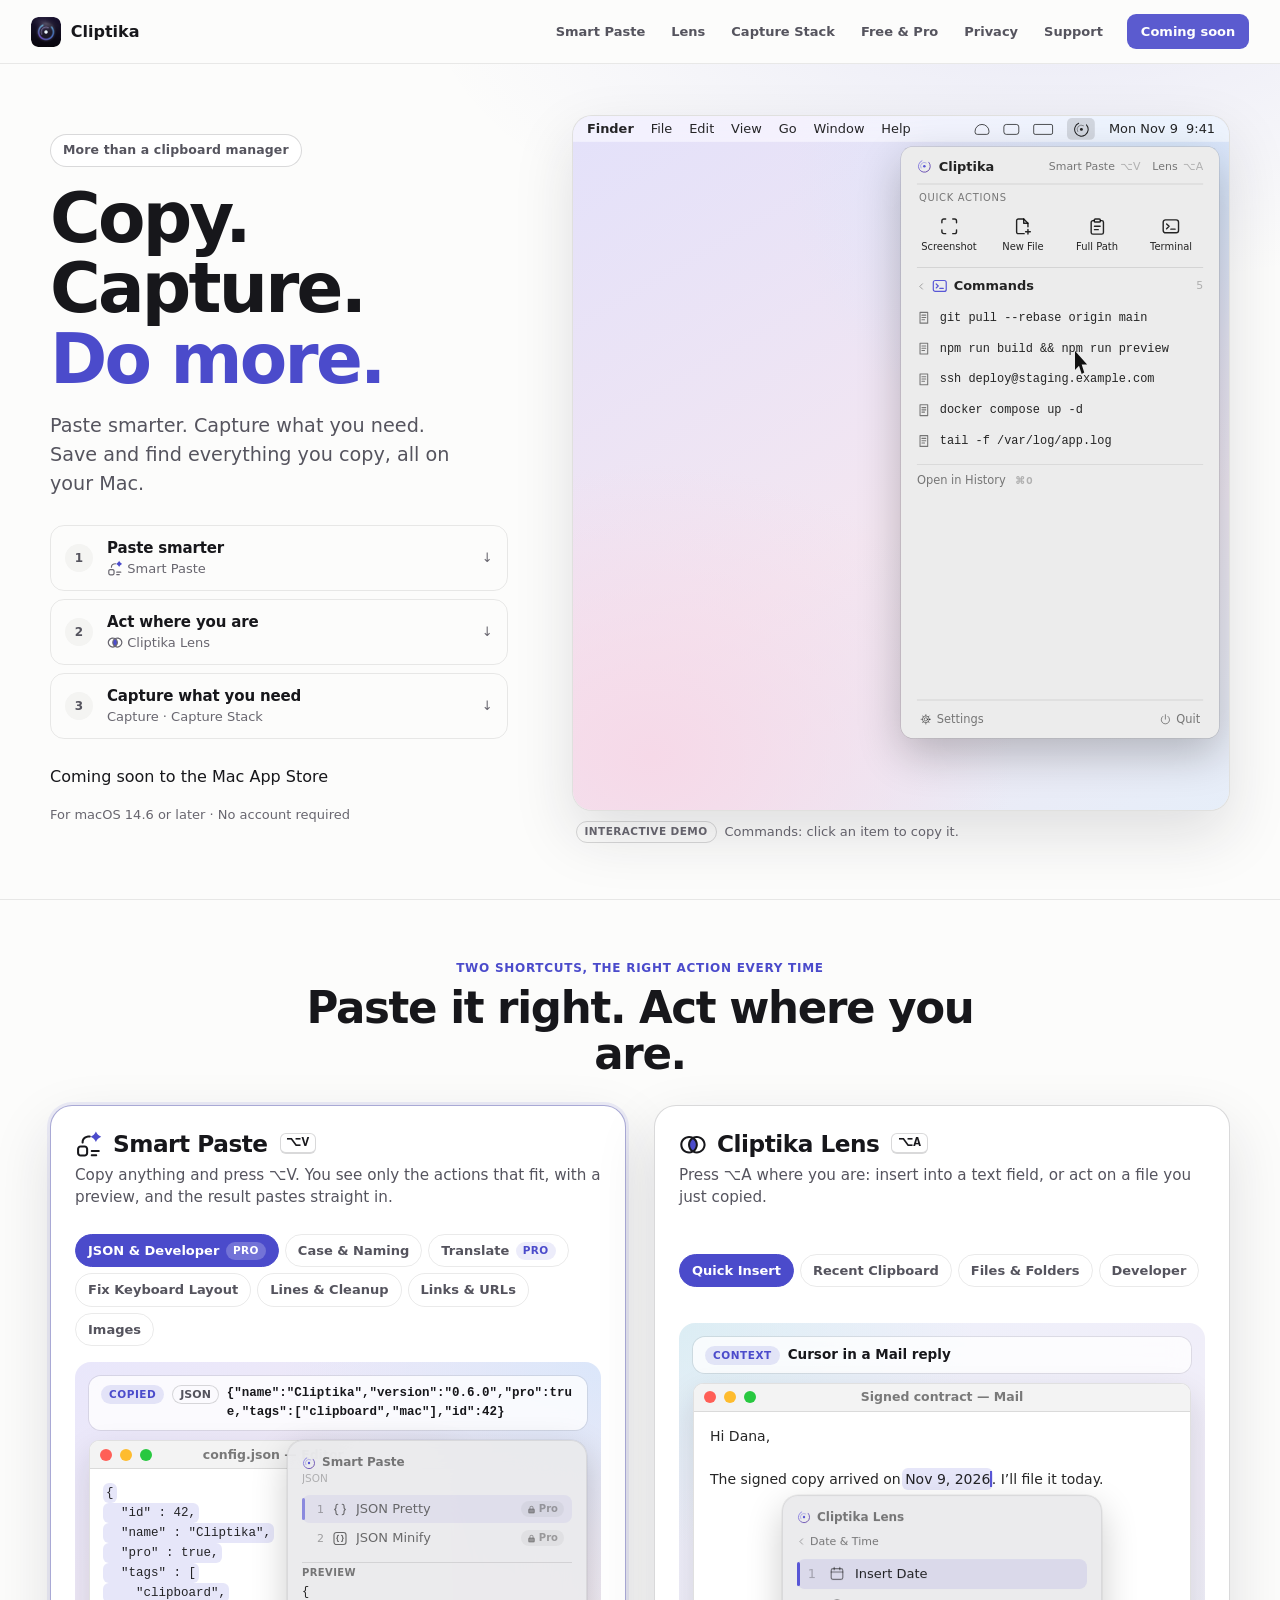
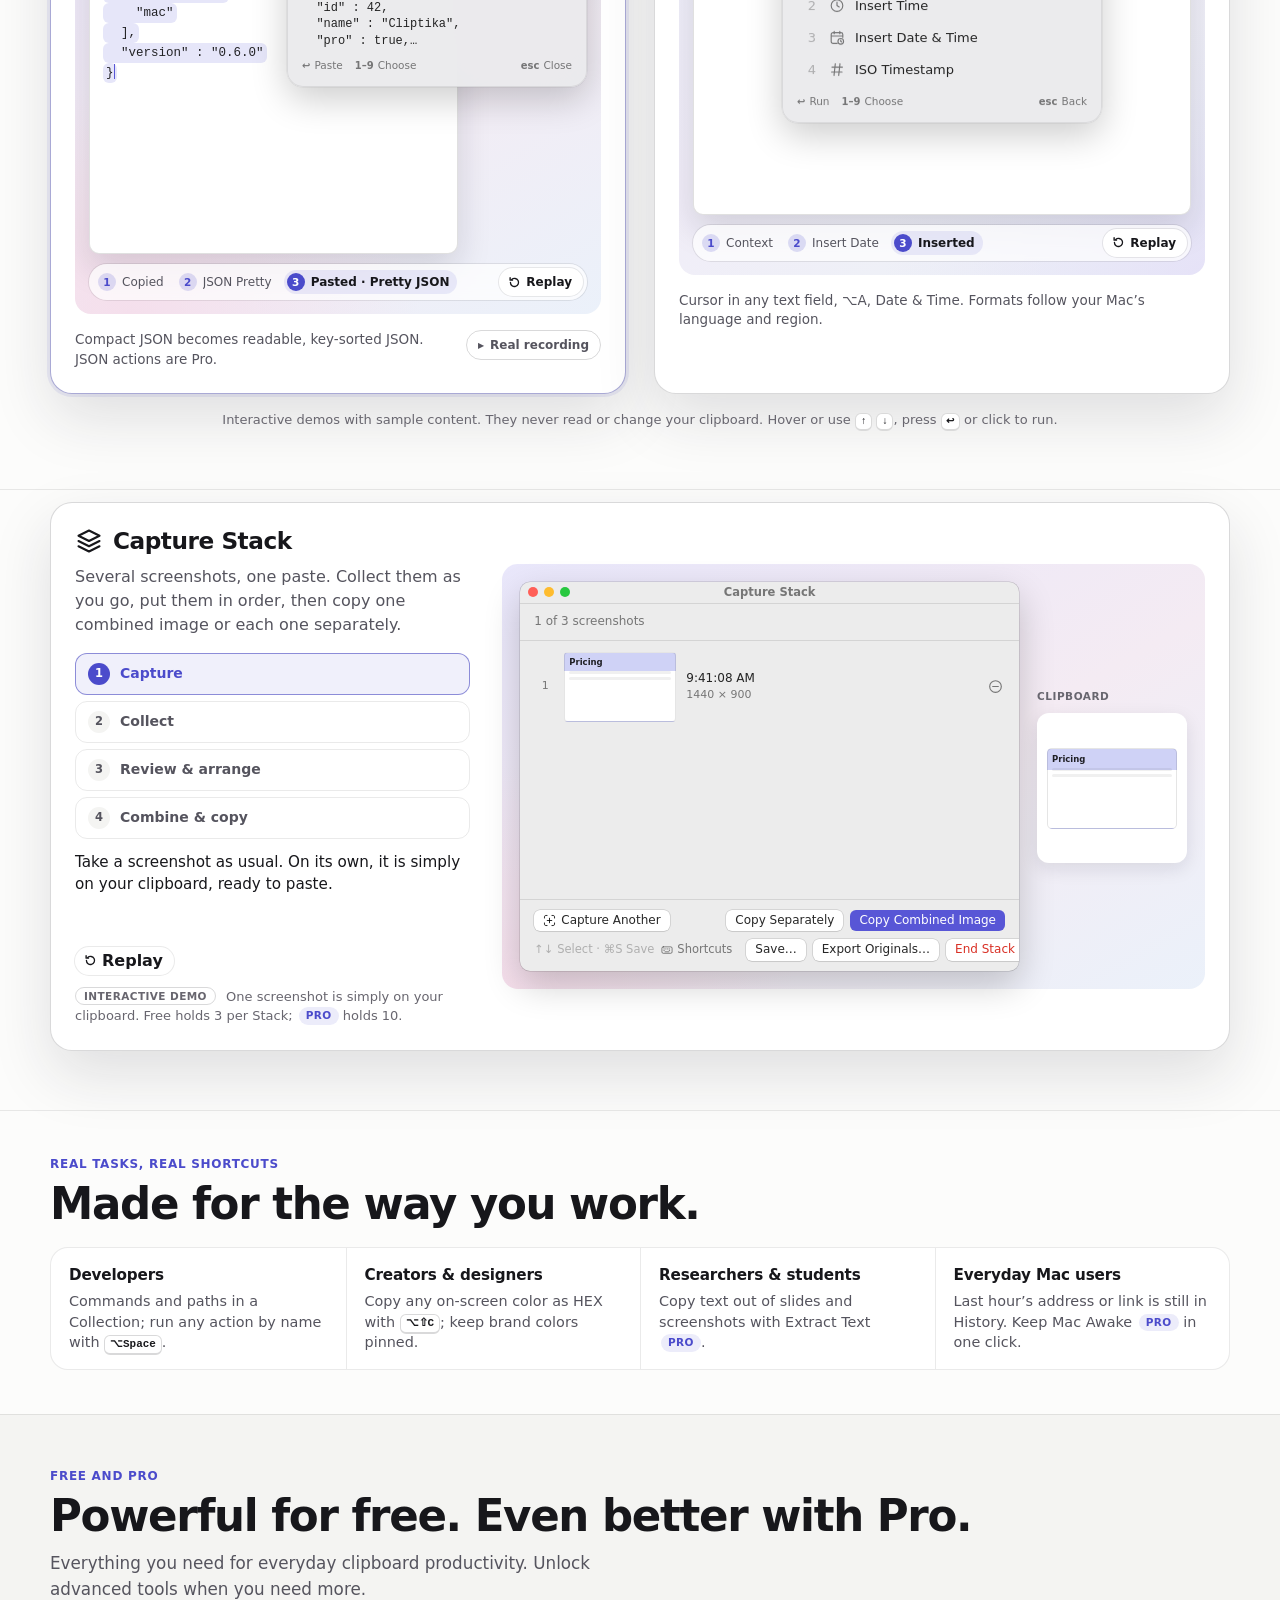
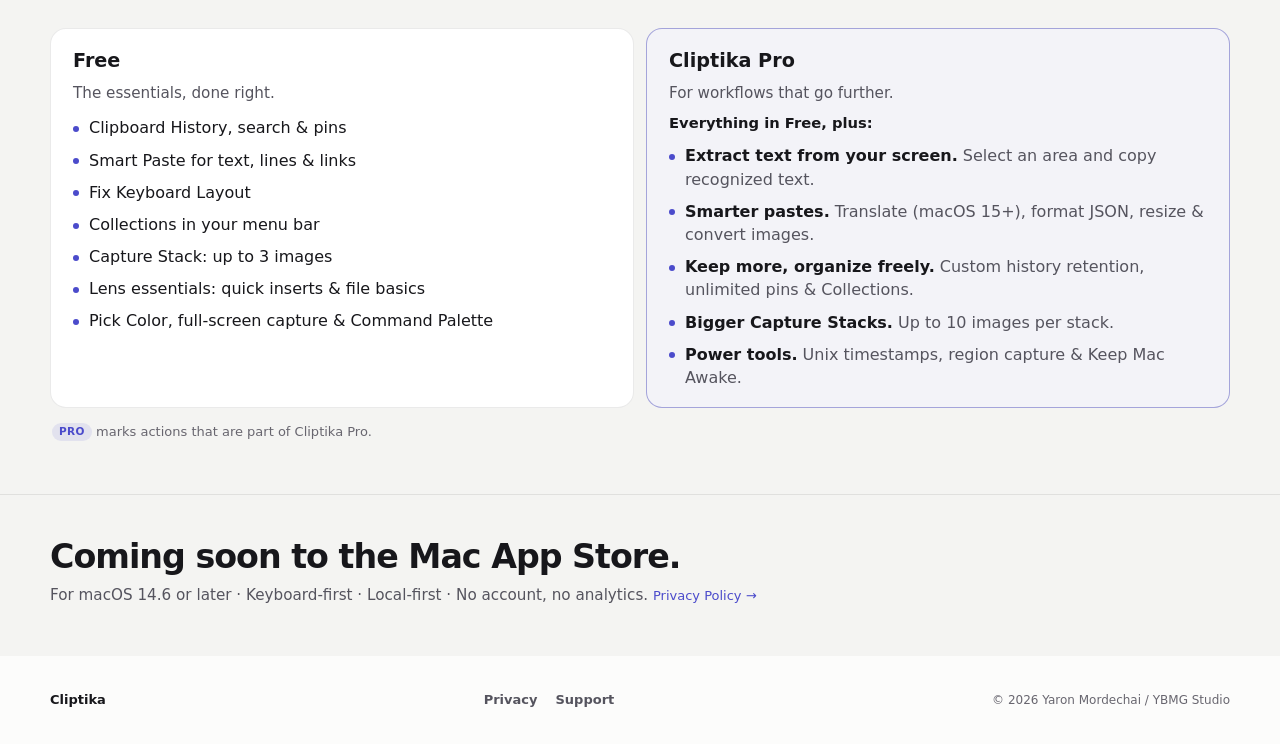
==== commit 9ccce0df: "Phones: remove the three benefits from the homepage The phone homepage is now hero, Clean URL exampl" ====
--- a/index.html
+++ b/index.html
@@ -22,7 +22,7 @@
 <linearGradient id="mk-ring-grad" x1="0" y1="0" x2="1" y2="1"><stop class="mk-s1" offset="0"/><stop class="mk-s2" offset="1"/></linearGradient></defs></svg>
   <a class="skip" href="#main">Skip to content</a>
   <header class="site-header">
-    <div class="container nav-shell"><button class="menu-btn" type="button" data-menu aria-expanded="false" aria-controls="mnav" aria-label="Open menu"><svg class="mb-open" viewBox="0 0 18 18" aria-hidden="true"><path d="M3 5.5h12M3 9h12M3 12.5h12"/></svg><svg class="mb-close" viewBox="0 0 18 18" aria-hidden="true"><path d="M4.5 4.5l9 9M13.5 4.5l-9 9"/></svg><span class="mb-word">Menu</span></button><nav class="mnav" id="mnav" aria-label="Site sections" hidden><a href="#m-benefits">What it does</a><a href="smart-paste.html">Smart Paste</a><a href="lens.html">Lens</a><a href="capture-stack.html">Capture Stack</a><a href="#free-pro">Free &amp; Pro</a><a href="privacy.html">Privacy</a><a href="support.html">Support</a></nav>
+    <div class="container nav-shell"><button class="menu-btn" type="button" data-menu aria-expanded="false" aria-controls="mnav" aria-label="Open menu"><svg class="mb-open" viewBox="0 0 18 18" aria-hidden="true"><path d="M3 5.5h12M3 9h12M3 12.5h12"/></svg><svg class="mb-close" viewBox="0 0 18 18" aria-hidden="true"><path d="M4.5 4.5l9 9M13.5 4.5l-9 9"/></svg><span class="mb-word">Menu</span></button><nav class="mnav" id="mnav" aria-label="Site sections" hidden><a href="smart-paste.html">Smart Paste</a><a href="lens.html">Lens</a><a href="capture-stack.html">Capture Stack</a><a href="#free-pro">Free &amp; Pro</a><a href="privacy.html">Privacy</a><a href="support.html">Support</a></nav>
       <a class="brand" href="index.html"><img src="assets/icons/cliptika-app-icon-64.png" alt="" width="30" height="30">Cliptika</a>
       <nav class="nav-links" aria-label="Main navigation"><a href="#smart-paste">Smart Paste</a><a href="#lens">Lens</a><a href="#capture-stack">Capture Stack</a><a href="#free-pro">Free &amp; Pro</a><a href="privacy.html">Privacy</a><a href="support.html">Support</a></nav>
       <span class="download is-soon" aria-label="Coming soon to the Mac App Store">Coming soon</span>
@@ -90,17 +90,6 @@
     </section>
 
     <!-- Phones (max-width 760px) see a short product story instead of the desktop showcase. Hidden on larger screens. -->
-    <section class="m-only m-sec m-benefits" id="m-benefits" aria-labelledby="mb-heading">
-      <div class="container">
-        <h2 id="mb-heading" class="sr-only">What Cliptika does</h2>
-        <ul class="mb-list">
-          <li><span class="mb-ic" data-sym="magnifyingglass"></span><div><h3>Find anything you copied</h3><p>Text, links, images and files stay in your history. Search, and it’s back in a second.</p></div></li>
-          <li><span class="mb-ic"><svg class="ic" aria-hidden="true"><use href="#icon-smartpaste"/></svg></span><div><h3>Paste smarter, without extra steps</h3><p>Press <kbd>⌥V</kbd> to paste a clean link, a tidy list or the right letter case, straight in.</p></div></li>
-          <li><span class="mb-ic" data-sym="square.stack.3d.up"></span><div><h3>Capture and organize what you need</h3><p>Turn several screenshots into one image, and keep what you reuse in Pins and Collections.</p></div></li>
-        </ul>
-      </div>
-    </section>
-
     <section class="m-only m-sec m-demo" id="m-smart-paste" aria-labelledby="msp-heading">
       <div class="container">
         <div class="section-head"><p class="eyebrow">Smart Paste · <kbd>⌥V</kbd></p><h2 id="msp-heading">One shortcut. The right paste.</h2></div>
@@ -223,7 +212,7 @@
 
   <footer class="site-footer"><div class="container footer-inner"><a class="footer-brand" href="index.html">Cliptika</a><nav class="footer-links" aria-label="Footer navigation"><a href="privacy.html">Privacy</a><a href="support.html">Support</a></nav><small class="copyright">© 2026 Yaron Mordechai / YBMG Studio</small></div></footer>
   <script src="script.js?v=preview-hero-19"></script>
-  <script src="showcase.js?v=sc-74-fx"></script>
+  <script src="showcase.js?v=sc-75-ex"></script>
   <script src="site.js?v=s12"></script>
 </body>
 </html>
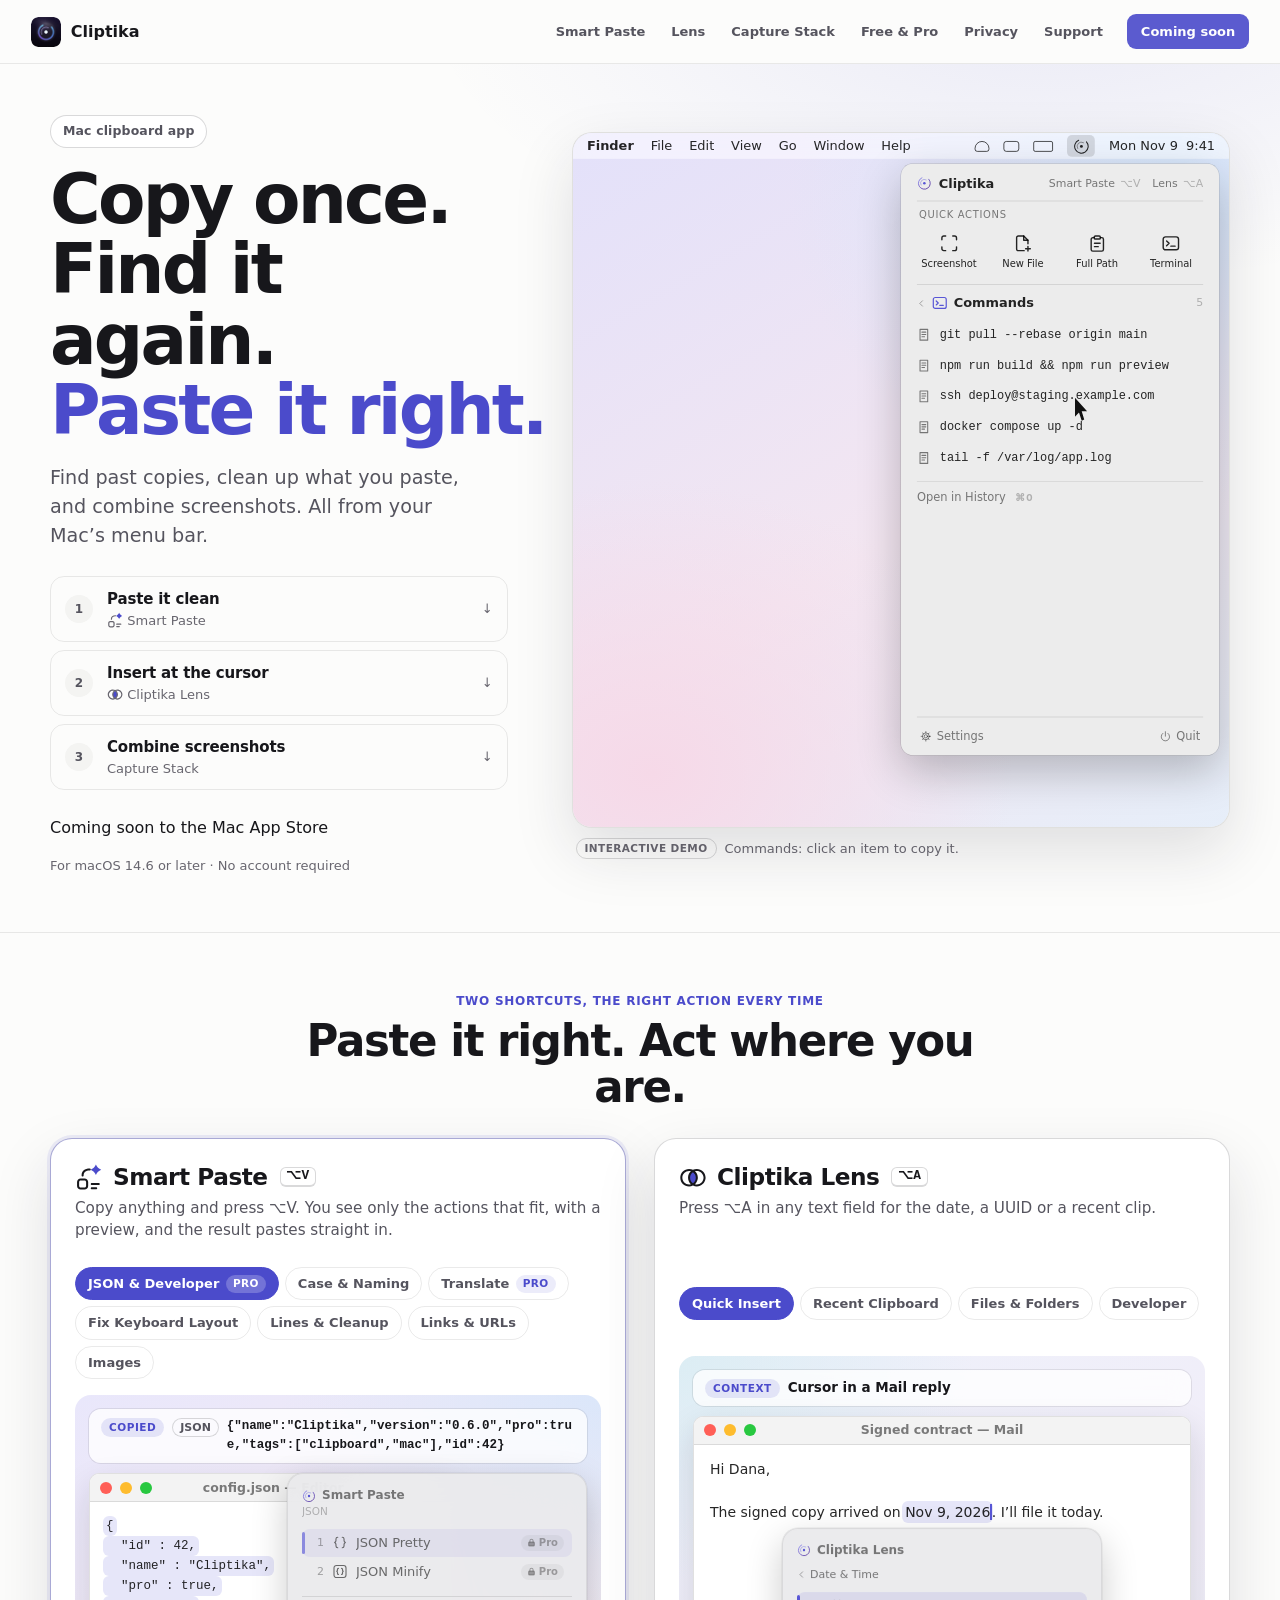
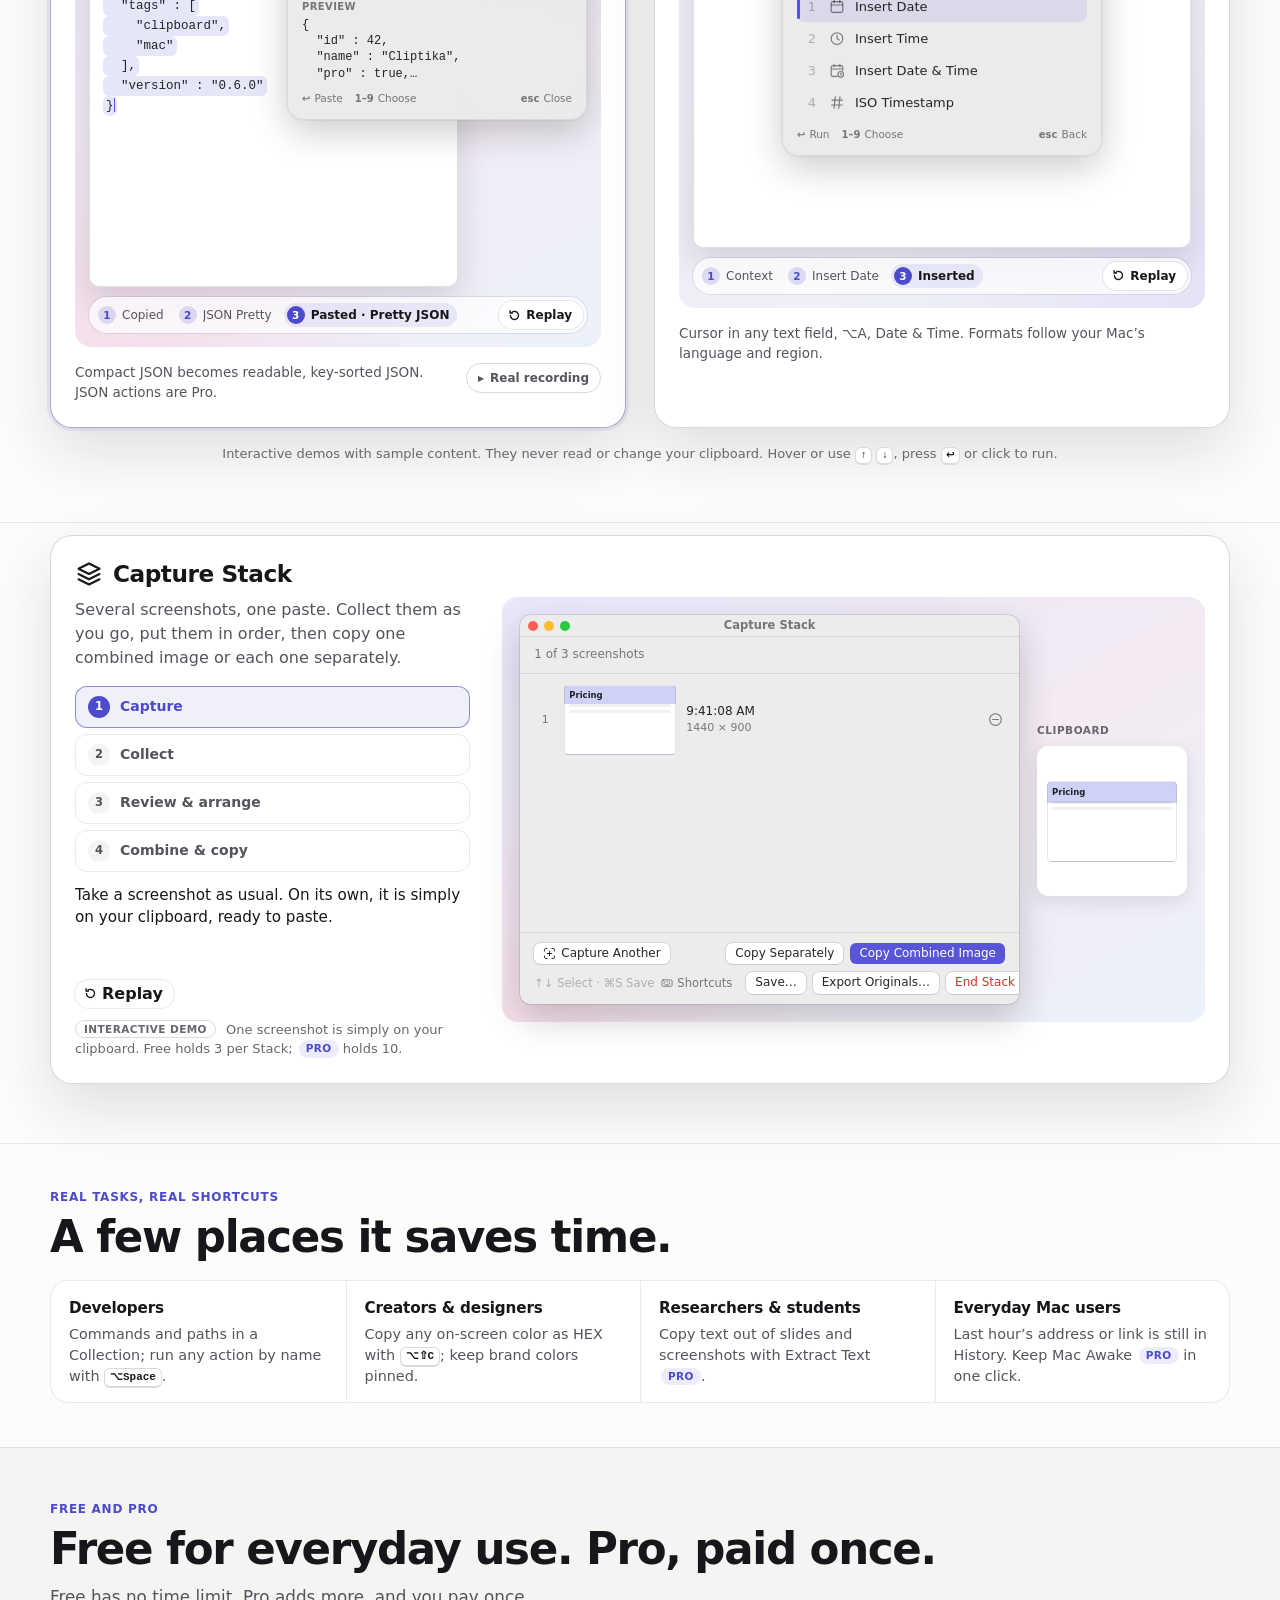
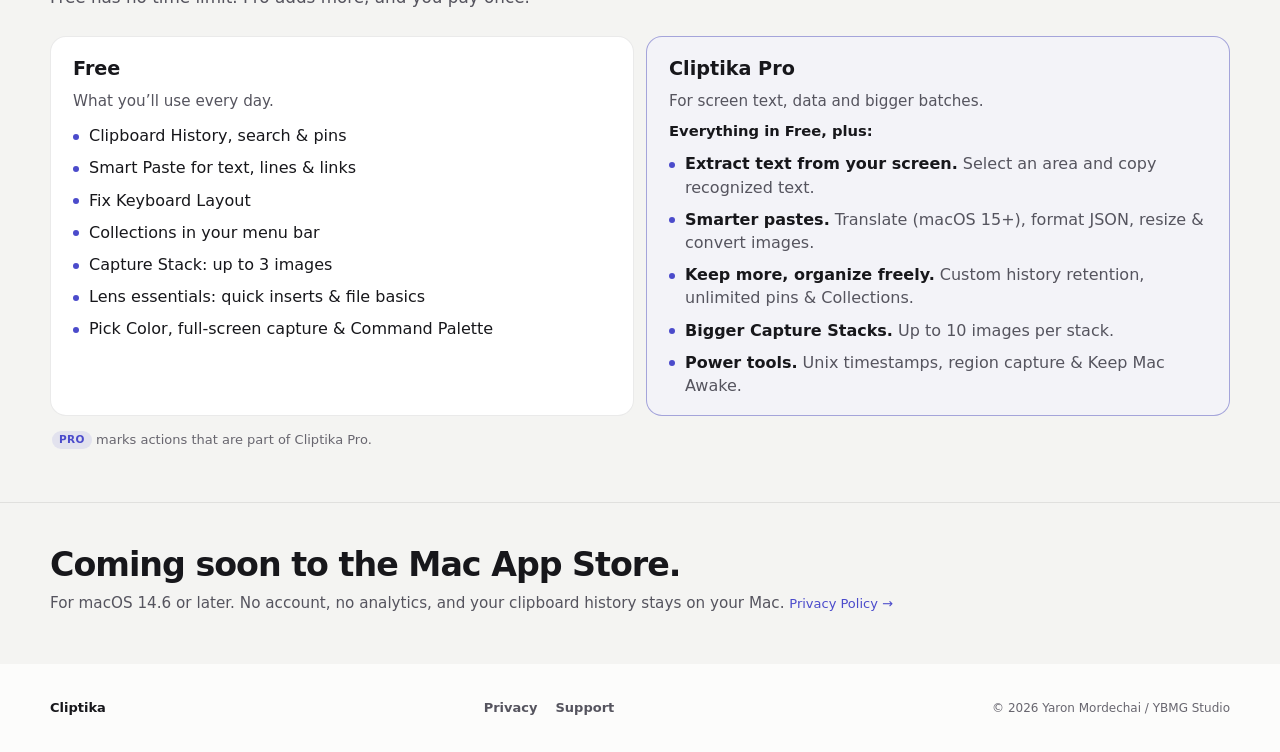
==== commit c2e74cb3: "Copy round 2: approved headlines and shorter supporting text - Homepage (phone and desktop): 'Copy o" ====
--- a/index.html
+++ b/index.html
@@ -10,8 +10,8 @@
   <link rel="canonical" href="https://cliptika.app/"><meta property="og:type" content="website"><meta property="og:site_name" content="Cliptika"><meta property="og:url" content="https://cliptika.app/"><meta property="og:title" content="Cliptika — More than a clipboard"><meta property="og:description" content="Cliptika for Mac: paste smarter with Smart Paste, capture with Capture Stack, act with Lens, save and find everything you copy. Coming soon to the Mac App Store."><meta property="og:image" content="https://cliptika.app/assets/og/cliptika-og.png"><meta property="og:image:width" content="1200"><meta property="og:image:height" content="630"><meta property="og:image:type" content="image/png"><meta property="og:image:alt" content="Cliptika app icon with the headline Copy. Capture. Do more. and “Coming soon to the Mac App Store”."><meta name="twitter:card" content="summary_large_image"><meta name="twitter:title" content="Cliptika — More than a clipboard"><meta name="twitter:description" content="Cliptika for Mac: paste smarter with Smart Paste, capture with Capture Stack, act with Lens, save and find everything you copy. Coming soon to the Mac App Store."><meta name="twitter:image" content="https://cliptika.app/assets/og/cliptika-og.png"><meta name="twitter:image:alt" content="Cliptika app icon with the headline Copy. Capture. Do more. and “Coming soon to the Mac App Store”.">
   <link rel="icon" href="favicon.png" type="image/png" sizes="32x32">
   <link rel="apple-touch-icon" href="assets/icons/cliptika-app-icon-180.png">
-  <link rel="stylesheet" href="style.css?v=preview-19"><link rel="stylesheet" href="site.css?v=s12">
-  <link rel="stylesheet" href="showcase.css?v=sc-75-ex">
+  <link rel="stylesheet" href="style.css?v=preview-19"><link rel="stylesheet" href="site.css?v=s13">
+  <link rel="stylesheet" href="showcase.css?v=sc-76-cp">
 </head>
 <body>
 <svg xmlns="http://www.w3.org/2000/svg" width="0" height="0" style="position:absolute" aria-hidden="true" focusable="false"><defs>
@@ -33,16 +33,16 @@
     <section class="hero" aria-labelledby="hero-title" data-label-m="hero-title-m">
       <div class="container hero-layout">
         <div class="hero-copy-col">
-          <p class="chip d-only">More than a clipboard manager</p>
+          <p class="chip d-only">Mac clipboard app</p>
           <p class="eyebrow m-only m-eyebrow">Mac clipboard app</p>
-          <h1 id="hero-title" class="d-only">Copy. Capture. <span>Do more.</span></h1>
-          <h1 id="hero-title-m" class="m-only">A smarter clipboard <span>for your Mac.</span></h1>
-          <p class="hero-copy d-only">Paste smarter. Capture what you need. Save and find everything you copy, all on your Mac.</p>
-          <p class="hero-copy m-only">Find what you copied. Paste it smarter. Capture screenshots. All from your menu bar.</p>
+          <h1 id="hero-title" class="d-only">Copy once.<br> Find it again.<br> <span>Paste it right.</span></h1>
+          <h1 id="hero-title-m" class="m-only">Copy once.<br> Find it again.<br> <span>Paste it right.</span></h1>
+          <p class="hero-copy d-only">Find past copies, clean up what you paste, and combine screenshots. All from your Mac’s menu bar.</p>
+          <p class="hero-copy m-only">Find past copies, clean up what you paste, and combine screenshots. All from your Mac’s menu bar.</p>
           <ol class="story-steps jump-steps" aria-label="What Cliptika does">
-            <li><a class="story-step" href="#smart-paste"><span class="step-n">1</span><span class="step-t"><strong>Paste smarter</strong><small><svg class="ic" aria-hidden="true"><use href="#icon-smartpaste"/></svg>Smart Paste</small></span></a></li>
-            <li><a class="story-step" href="#lens"><span class="step-n">2</span><span class="step-t"><strong>Act where you are</strong><small><svg class="ic" aria-hidden="true"><use href="#icon-lens"/></svg>Cliptika Lens</small></span></a></li>
-            <li><a class="story-step" href="#capture-stack"><span class="step-n">3</span><span class="step-t"><strong>Capture what you need</strong><small>Capture · Capture Stack</small></span></a></li>
+            <li><a class="story-step" href="#smart-paste"><span class="step-n">1</span><span class="step-t"><strong>Paste it clean</strong><small><svg class="ic" aria-hidden="true"><use href="#icon-smartpaste"/></svg>Smart Paste</small></span></a></li>
+            <li><a class="story-step" href="#lens"><span class="step-n">2</span><span class="step-t"><strong>Insert at the cursor</strong><small><svg class="ic" aria-hidden="true"><use href="#icon-lens"/></svg>Cliptika Lens</small></span></a></li>
+            <li><a class="story-step" href="#capture-stack"><span class="step-n">3</span><span class="step-t"><strong>Combine screenshots</strong><small>Capture Stack</small></span></a></li>
           </ol>
           <p class="soon-badge">Coming soon to the Mac App Store</p>
           <p class="compat">For macOS 14.6 or later · No account required</p>
@@ -83,8 +83,8 @@
               <div class="hm-cursor" data-hm-cursor aria-hidden="true"></div>
             </div>
           </div>
-          <p class="hm-cap d-only"><span class="hm-tag">Interactive Demo</span> <span data-hm-caption aria-live="polite">Everything you copy and save, one click away in the menu bar.</span></p>
-          <p class="hm-mini-cap m-only">Your recent copies, one click away in the Mac menu bar. Shown with sample content.</p>
+          <p class="hm-cap d-only"><span class="hm-tag">Interactive Demo</span> <span data-hm-caption aria-live="polite">Recent copies, pins and Collections, one click away.</span></p>
+          <p class="hm-mini-cap m-only">Recent copies, pins and Collections, one click away. Sample content.</p>
         </div>
       </div>
     </section>
@@ -92,13 +92,13 @@
     <!-- Phones (max-width 760px) see a short product story instead of the desktop showcase. Hidden on larger screens. -->
     <section class="m-only m-sec m-demo" id="m-smart-paste" aria-labelledby="msp-heading">
       <div class="container">
-        <div class="section-head"><p class="eyebrow">Smart Paste · <kbd>⌥V</kbd></p><h2 id="msp-heading">One shortcut. The right paste.</h2></div>
+        <div class="section-head"><p class="eyebrow">Smart Paste · <kbd>⌥V</kbd></p><h2 id="msp-heading">Paste the link, not the tracking.</h2></div>
         <figure class="m-ba" data-ba>
           <div class="mba-card">
             <div class="mba-row"><p class="ba-l">Copied</p><p class="ba-url">shop.example.com/<wbr>search?<wbr>q=mac%20mini<del><wbr>&amp;utm_source=email<wbr>&amp;utm_campaign=fall</del><span class="sr-only"> (the struck part is tracking)</span></p></div>
             <div class="mba-row mba-after"><p class="ba-l">Pasted with <kbd>⌥V</kbd> <span class="ba-act">Clean URL</span></p><p class="ba-url">shop.example.com/<wbr>search?<wbr>q=mac%20mini</p></div>
           </div>
-          <figcaption>Tracking removed. Just the link you meant.</figcaption>
+          <figcaption>Press <kbd>⌥V</kbd> and choose Clean URL.</figcaption>
         </figure>
       </div>
     </section>
@@ -107,9 +107,9 @@
       <div class="container">
         <h2 id="mf-heading" class="eyebrow">Explore features</h2>
         <ul class="mf-list">
-          <li><a class="mf-row" href="smart-paste.html"><span class="mf-ic"><svg class="ic" aria-hidden="true"><use href="#icon-smartpaste"/></svg></span><span class="mf-t"><strong>Smart Paste</strong><small>Paste exactly what you need</small></span><svg class="mf-chev" viewBox="0 0 16 16" aria-hidden="true"><path d="M6 3.5 10.5 8 6 12.5"/></svg></a></li>
-          <li><a class="mf-row" href="lens.html"><span class="mf-ic"><svg class="ic" aria-hidden="true"><use href="#icon-lens"/></svg></span><span class="mf-t"><strong>Lens</strong><small>Useful actions at your cursor</small></span><svg class="mf-chev" viewBox="0 0 16 16" aria-hidden="true"><path d="M6 3.5 10.5 8 6 12.5"/></svg></a></li>
-          <li><a class="mf-row" href="capture-stack.html"><span class="mf-ic" data-sym="square.stack.3d.up"></span><span class="mf-t"><strong>Capture Stack</strong><small>Several screenshots. One paste</small></span><svg class="mf-chev" viewBox="0 0 16 16" aria-hidden="true"><path d="M6 3.5 10.5 8 6 12.5"/></svg></a></li>
+          <li><a class="mf-row" href="smart-paste.html"><span class="mf-ic"><svg class="ic" aria-hidden="true"><use href="#icon-smartpaste"/></svg></span><span class="mf-t"><strong>Smart Paste</strong><small>Clean links and tidy text</small></span><svg class="mf-chev" viewBox="0 0 16 16" aria-hidden="true"><path d="M6 3.5 10.5 8 6 12.5"/></svg></a></li>
+          <li><a class="mf-row" href="lens.html"><span class="mf-ic"><svg class="ic" aria-hidden="true"><use href="#icon-lens"/></svg></span><span class="mf-t"><strong>Lens</strong><small>Dates and file paths at your cursor</small></span><svg class="mf-chev" viewBox="0 0 16 16" aria-hidden="true"><path d="M6 3.5 10.5 8 6 12.5"/></svg></a></li>
+          <li><a class="mf-row" href="capture-stack.html"><span class="mf-ic" data-sym="square.stack.3d.up"></span><span class="mf-t"><strong>Capture Stack</strong><small>Turn screenshots into one image</small></span><svg class="mf-chev" viewBox="0 0 16 16" aria-hidden="true"><path d="M6 3.5 10.5 8 6 12.5"/></svg></a></li>
         </ul>
       </div>
     </section>
@@ -130,7 +130,7 @@
           <article class="sc-card sc-lens" id="lens" aria-labelledby="ln-title" data-demo="lens">
             <header class="sc-h">
               <div class="sc-id"><svg class="sc-ic" aria-hidden="true"><use href="#icon-lens"/></svg><h3 id="ln-title">Cliptika Lens</h3><kbd>⌥A</kbd></div>
-              <p>Press ⌥A where you are: insert into a text field, or act on a file you just copied.</p>
+              <p>Press ⌥A in any text field for the date, a UUID or a recent clip.</p>
             </header>
             <div class="sc-tabs" role="tablist" aria-label="Cliptika Lens examples" data-demo-tabs></div>
             <div class="sc-stage" data-demo-body></div>
@@ -179,7 +179,7 @@
 
     <section class="work uses d-only" id="work" aria-labelledby="work-heading">
       <div class="container">
-        <div class="section-head"><p class="eyebrow">Real tasks, real shortcuts</p><h2 id="work-heading">Made for the way you work.</h2></div>
+        <div class="section-head"><p class="eyebrow">Real tasks, real shortcuts</p><h2 id="work-heading">A few places it saves time.</h2></div>
         <div class="use-strip">
           <div><h3>Developers</h3><p>Commands and paths in a Collection; run any action by name with <kbd>⌥Space</kbd>.</p></div>
           <div><h3>Creators &amp; designers</h3><p>Copy any on-screen color as HEX with <kbd>⌥⇧C</kbd>; keep brand colors pinned.</p></div>
@@ -191,28 +191,28 @@
 
     <section class="plans" id="free-pro" aria-labelledby="fp-heading">
       <div class="container">
-        <div class="section-head"><p class="eyebrow">Free and Pro</p><h2 id="fp-heading">Powerful for free. Even better with Pro.</h2><p class="section-intro d-only">Everything you need for everyday clipboard productivity. Unlock advanced tools when you need more.</p></div>
+        <div class="section-head"><p class="eyebrow">Free and Pro</p><h2 id="fp-heading">Free for everyday use. Pro, paid once.</h2><p class="section-intro d-only">Free has no time limit. Pro adds more, and you pay once.</p></div>
         <div class="plan-grid d-only">
-          <article class="plan"><h3>Free</h3><p class="plan-sub">The essentials, done right.</p><ul><li>Clipboard History, search &amp; pins</li><li>Smart Paste for text, lines &amp; links</li><li>Fix Keyboard Layout</li><li>Collections in your menu bar</li><li>Capture Stack: up to 3 images</li><li>Lens essentials: quick inserts &amp; file basics</li><li>Pick Color, full-screen capture &amp; Command Palette</li></ul></article>
-          <article class="plan plan-pro"><h3>Cliptika Pro</h3><p class="plan-sub">For workflows that go further.</p><p class="plan-plus">Everything in Free, plus:</p><ul class="plan-benefits"><li><strong>Extract text from your screen.</strong> Select an area and copy recognized text.</li><li><strong>Smarter pastes.</strong> Translate (macOS 15+), format JSON, resize &amp; convert images.</li><li><strong>Keep more, organize freely.</strong> Custom history retention, unlimited pins &amp; Collections.</li><li><strong>Bigger Capture Stacks.</strong> Up to 10 images per stack.</li><li><strong>Power tools.</strong> Unix timestamps, region capture &amp; Keep Mac Awake.</li></ul></article>
+          <article class="plan"><h3>Free</h3><p class="plan-sub">What you’ll use every day.</p><ul><li>Clipboard History, search &amp; pins</li><li>Smart Paste for text, lines &amp; links</li><li>Fix Keyboard Layout</li><li>Collections in your menu bar</li><li>Capture Stack: up to 3 images</li><li>Lens essentials: quick inserts &amp; file basics</li><li>Pick Color, full-screen capture &amp; Command Palette</li></ul></article>
+          <article class="plan plan-pro"><h3>Cliptika Pro</h3><p class="plan-sub">For screen text, data and bigger batches.</p><p class="plan-plus">Everything in Free, plus:</p><ul class="plan-benefits"><li><strong>Extract text from your screen.</strong> Select an area and copy recognized text.</li><li><strong>Smarter pastes.</strong> Translate (macOS 15+), format JSON, resize &amp; convert images.</li><li><strong>Keep more, organize freely.</strong> Custom history retention, unlimited pins &amp; Collections.</li><li><strong>Bigger Capture Stacks.</strong> Up to 10 images per stack.</li><li><strong>Power tools.</strong> Unix timestamps, region capture &amp; Keep Mac Awake.</li></ul></article>
         </div>
 
         <div class="m-only m-plans">
-          <div class="mp-card"><h3>Free forever</h3><ul><li>Clipboard history and search</li><li>Pins and Collections, within Free limits</li><li>Smart Paste for text, lines and links</li><li>Capture Stacks of up to 3 screenshots</li></ul></div>
-          <div class="mp-card mp-pro"><h3>Cliptika Pro <span class="mp-tag">Lifetime</span></h3><p class="mp-sub">One purchase, no subscription.</p><ul><li>Extract Text, plus JSON and image actions</li><li>Translate on macOS 15 or later</li><li>Unlimited Pins and Collections</li><li>Capture Stacks of up to 10 screenshots</li></ul></div>
+          <div class="mp-card"><h3>Free forever</h3><ul><li>Searchable clipboard history</li><li>Pins and Collections</li><li>Smart Paste for links, lists and letter case</li><li>Capture Stacks of up to 3 screenshots</li></ul></div>
+          <div class="mp-card mp-pro"><h3>Cliptika Pro <span class="mp-tag">Lifetime</span></h3><p class="mp-sub">One purchase, no subscription.</p><ul><li>Copy text from screenshots (Extract Text)</li><li>Format JSON, resize and convert images</li><li>Translate as you paste (macOS 15 or later)</li><li>Unlimited Pins and Collections</li><li>Capture Stacks of up to 10 screenshots</li></ul></div>
         </div>
         <p class="pro-note d-only"><span class="pro">Pro</span> marks actions that are part of Cliptika Pro.</p>
       </div>
     </section>
 
     <section class="cta d-only" id="download" aria-labelledby="cta-heading">
-      <div class="container cta-inner"><div><h2 id="cta-heading">Coming soon to the Mac App Store.</h2><p>For macOS 14.6 or later · Keyboard-first · Local-first · No account, no analytics. <a class="text-link" href="privacy.html">Privacy Policy →</a></p></div></div>
+      <div class="container cta-inner"><div><h2 id="cta-heading">Coming soon to the Mac App Store.</h2><p>For macOS 14.6 or later. No account, no analytics, and your clipboard history stays on your Mac. <a class="text-link" href="privacy.html">Privacy Policy →</a></p></div></div>
     </section>
   </main>
 
   <footer class="site-footer"><div class="container footer-inner"><a class="footer-brand" href="index.html">Cliptika</a><nav class="footer-links" aria-label="Footer navigation"><a href="privacy.html">Privacy</a><a href="support.html">Support</a></nav><small class="copyright">© 2026 Yaron Mordechai / YBMG Studio</small></div></footer>
   <script src="script.js?v=preview-hero-19"></script>
-  <script src="showcase.js?v=sc-75-ex"></script>
+  <script src="showcase.js?v=sc-76-cp"></script>
   <script src="site.js?v=s12"></script>
 </body>
 </html>
--- a/site.css
+++ b/site.css
@@ -35,3 +35,11 @@
 }
 /* section links land with the heading clear of the sticky header */
 #capture-stack,#free-pro{scroll-margin-top:64px}
+/* phones: icon-only menu button (44 × 44, icon on the page gutter) and a panel that opens from the left under it */
+@media(max-width:760px){
+  .menu-btn{width:44px;min-width:44px;height:44px;padding:0;margin-left:-13px;gap:0}
+  .menu-btn .mb-word{display:none}
+  .site-header .nav-shell{gap:6px}
+  .mnav{left:8px;right:auto;top:calc(100% + 6px);width:min(300px,calc(100% - 16px));padding:6px 8px;border:1px solid var(--border);border-radius:14px;box-shadow:0 18px 40px rgba(0,0,0,.16)}
+  .mnav a{padding:0 8px}
+}
--- a/showcase.css
+++ b/showcase.css
@@ -761,3 +761,6 @@
   .m-demo{padding-bottom:22px}
 }
 @media(max-width:360px){.mf-row{gap:10px;padding-inline:12px}.mf-t small{font-size:.82rem}}
+
+/* desktop headline breaks after each sentence; tablet widths keep one flowing line */
+@media(max-width:1020px){#hero-title br{display:none}}
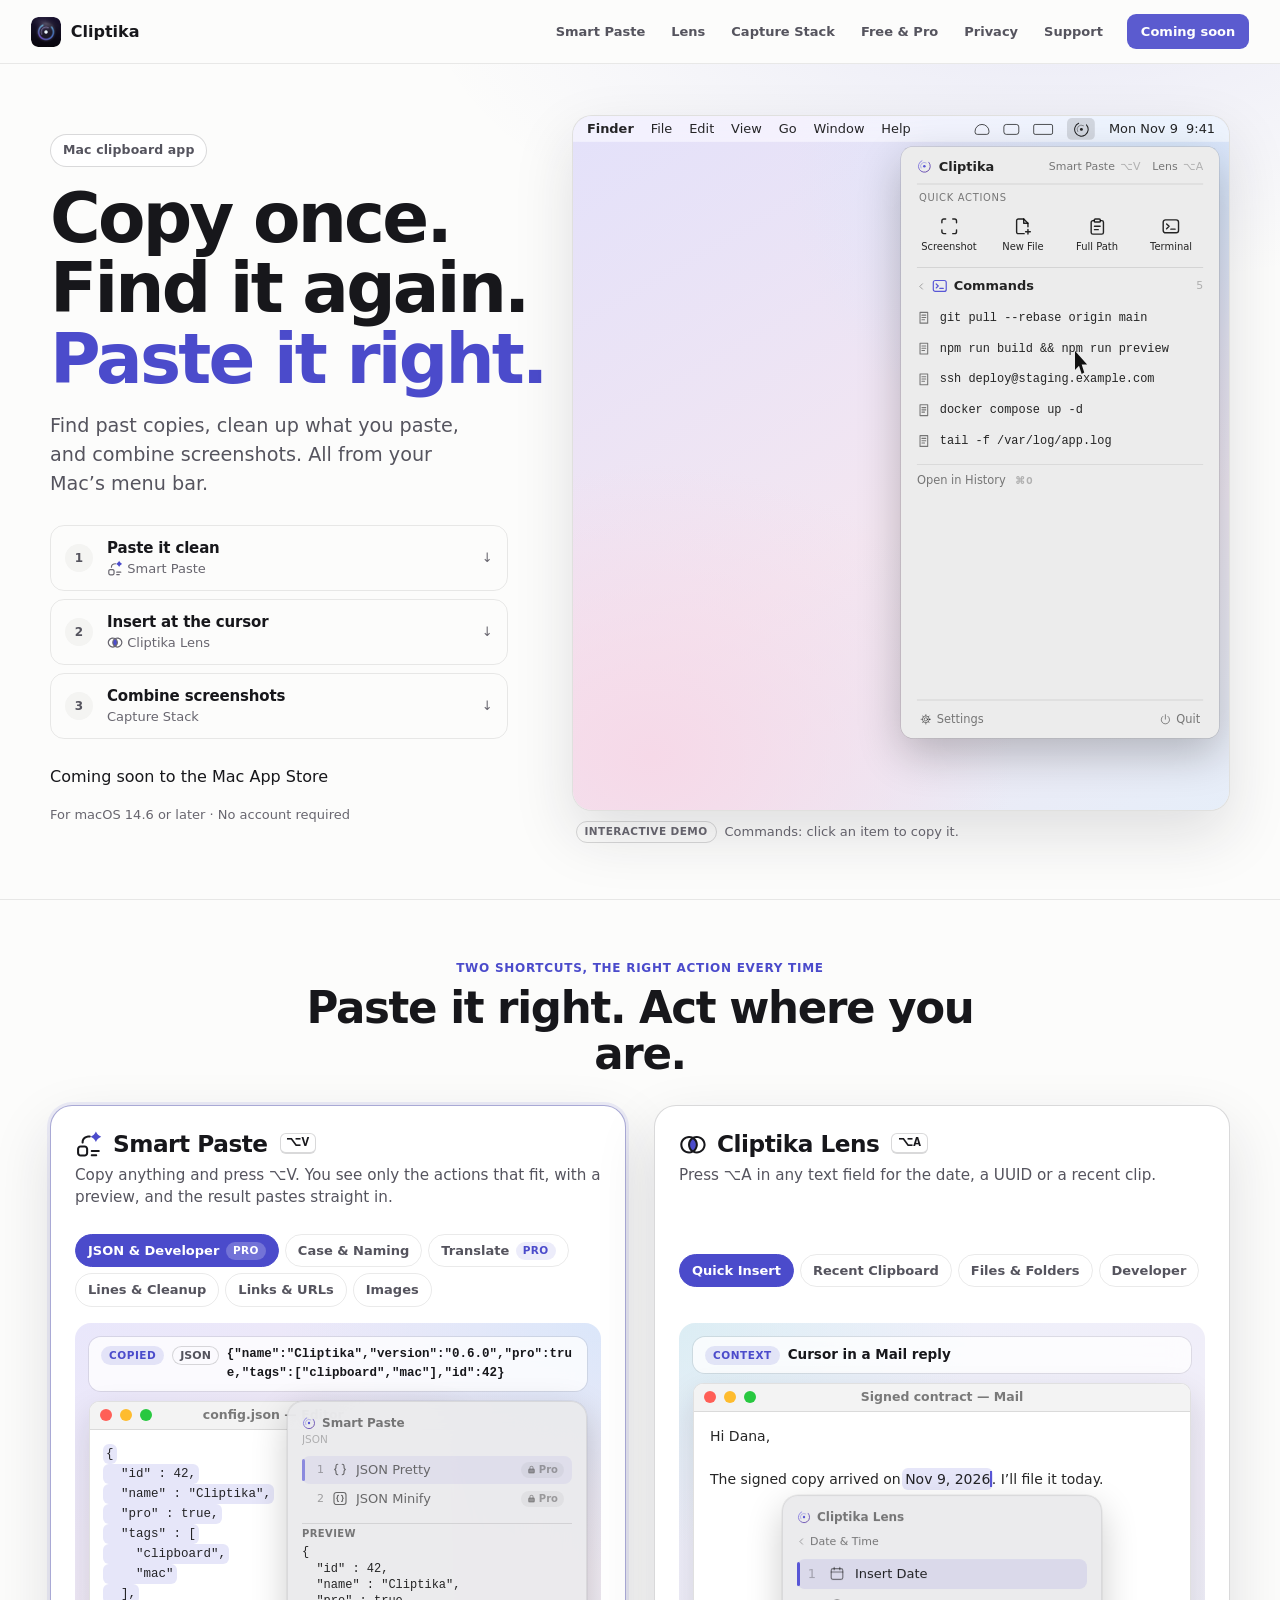
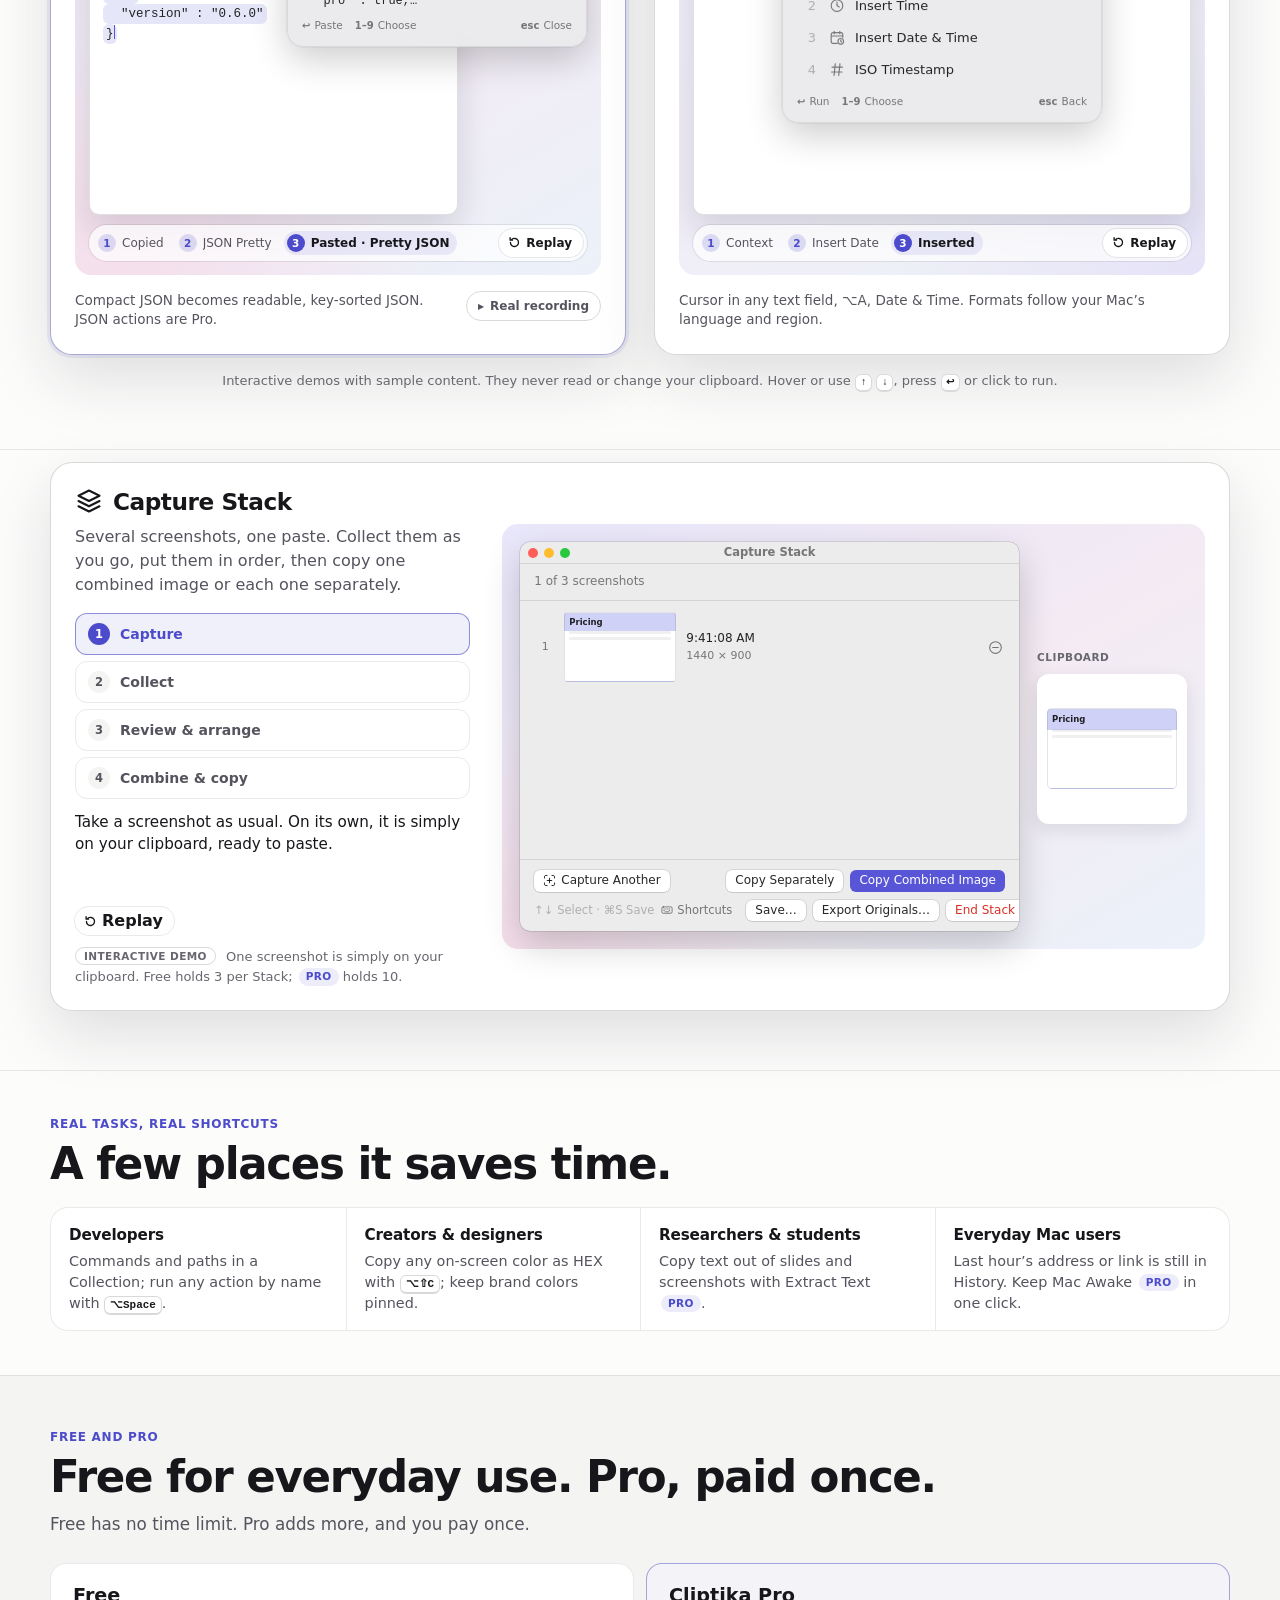
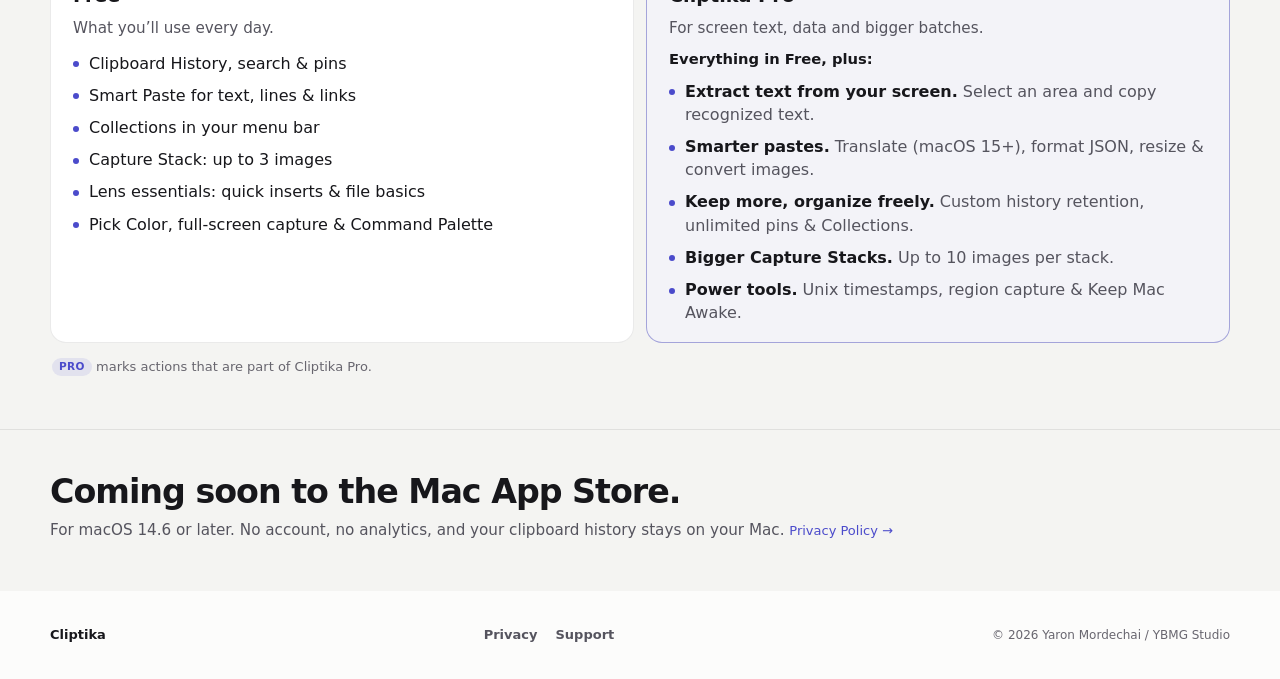
==== commit 903a4eef: "Copy round 2: responsive headline, compact Pro card, accuracy fixes - Headline wraps only between it" ====
--- a/index.html
+++ b/index.html
@@ -11,7 +11,7 @@
   <link rel="icon" href="favicon.png" type="image/png" sizes="32x32">
   <link rel="apple-touch-icon" href="assets/icons/cliptika-app-icon-180.png">
   <link rel="stylesheet" href="style.css?v=preview-19"><link rel="stylesheet" href="site.css?v=s13">
-  <link rel="stylesheet" href="showcase.css?v=sc-76-cp">
+  <link rel="stylesheet" href="showcase.css?v=sc-77-fx">
 </head>
 <body>
 <svg xmlns="http://www.w3.org/2000/svg" width="0" height="0" style="position:absolute" aria-hidden="true" focusable="false"><defs>
@@ -35,8 +35,8 @@
         <div class="hero-copy-col">
           <p class="chip d-only">Mac clipboard app</p>
           <p class="eyebrow m-only m-eyebrow">Mac clipboard app</p>
-          <h1 id="hero-title" class="d-only">Copy once.<br> Find it again.<br> <span>Paste it right.</span></h1>
-          <h1 id="hero-title-m" class="m-only">Copy once.<br> Find it again.<br> <span>Paste it right.</span></h1>
+          <h1 id="hero-title" class="d-only"><span class="hl-s">Copy once.</span> <span class="hl-s">Find it again.</span> <span>Paste it right.</span></h1>
+          <h1 id="hero-title-m" class="m-only"><span class="hl-s">Copy once.</span> <span class="hl-s">Find it again.</span> <span>Paste it right.</span></h1>
           <p class="hero-copy d-only">Find past copies, clean up what you paste, and combine screenshots. All from your Mac’s menu bar.</p>
           <p class="hero-copy m-only">Find past copies, clean up what you paste, and combine screenshots. All from your Mac’s menu bar.</p>
           <ol class="story-steps jump-steps" aria-label="What Cliptika does">
@@ -108,7 +108,7 @@
         <h2 id="mf-heading" class="eyebrow">Explore features</h2>
         <ul class="mf-list">
           <li><a class="mf-row" href="smart-paste.html"><span class="mf-ic"><svg class="ic" aria-hidden="true"><use href="#icon-smartpaste"/></svg></span><span class="mf-t"><strong>Smart Paste</strong><small>Clean links and tidy text</small></span><svg class="mf-chev" viewBox="0 0 16 16" aria-hidden="true"><path d="M6 3.5 10.5 8 6 12.5"/></svg></a></li>
-          <li><a class="mf-row" href="lens.html"><span class="mf-ic"><svg class="ic" aria-hidden="true"><use href="#icon-lens"/></svg></span><span class="mf-t"><strong>Lens</strong><small>Dates and file paths at your cursor</small></span><svg class="mf-chev" viewBox="0 0 16 16" aria-hidden="true"><path d="M6 3.5 10.5 8 6 12.5"/></svg></a></li>
+          <li><a class="mf-row" href="lens.html"><span class="mf-ic"><svg class="ic" aria-hidden="true"><use href="#icon-lens"/></svg></span><span class="mf-t"><strong>Lens</strong><small>Dates and UUIDs at your cursor</small></span><svg class="mf-chev" viewBox="0 0 16 16" aria-hidden="true"><path d="M6 3.5 10.5 8 6 12.5"/></svg></a></li>
           <li><a class="mf-row" href="capture-stack.html"><span class="mf-ic" data-sym="square.stack.3d.up"></span><span class="mf-t"><strong>Capture Stack</strong><small>Turn screenshots into one image</small></span><svg class="mf-chev" viewBox="0 0 16 16" aria-hidden="true"><path d="M6 3.5 10.5 8 6 12.5"/></svg></a></li>
         </ul>
       </div>
@@ -191,15 +191,15 @@
 
     <section class="plans" id="free-pro" aria-labelledby="fp-heading">
       <div class="container">
-        <div class="section-head"><p class="eyebrow">Free and Pro</p><h2 id="fp-heading">Free for everyday use. Pro, paid once.</h2><p class="section-intro d-only">Free has no time limit. Pro adds more, and you pay once.</p></div>
+        <div class="section-head"><p class="eyebrow">Free and Pro</p><h2 id="fp-heading">Free for <span class="nw">everyday use.</span> <span class="nw">Pro, paid once.</span></h2><p class="section-intro d-only">Free has no time limit. Pro adds more, and you pay once.</p></div>
         <div class="plan-grid d-only">
-          <article class="plan"><h3>Free</h3><p class="plan-sub">What you’ll use every day.</p><ul><li>Clipboard History, search &amp; pins</li><li>Smart Paste for text, lines &amp; links</li><li>Fix Keyboard Layout</li><li>Collections in your menu bar</li><li>Capture Stack: up to 3 images</li><li>Lens essentials: quick inserts &amp; file basics</li><li>Pick Color, full-screen capture &amp; Command Palette</li></ul></article>
+          <article class="plan"><h3>Free</h3><p class="plan-sub">What you’ll use every day.</p><ul><li>Clipboard History, search &amp; pins</li><li>Smart Paste for text, lines &amp; links</li><li>Collections in your menu bar</li><li>Capture Stack: up to 3 images</li><li>Lens essentials: quick inserts &amp; file basics</li><li>Pick Color, full-screen capture &amp; Command Palette</li></ul></article>
           <article class="plan plan-pro"><h3>Cliptika Pro</h3><p class="plan-sub">For screen text, data and bigger batches.</p><p class="plan-plus">Everything in Free, plus:</p><ul class="plan-benefits"><li><strong>Extract text from your screen.</strong> Select an area and copy recognized text.</li><li><strong>Smarter pastes.</strong> Translate (macOS 15+), format JSON, resize &amp; convert images.</li><li><strong>Keep more, organize freely.</strong> Custom history retention, unlimited pins &amp; Collections.</li><li><strong>Bigger Capture Stacks.</strong> Up to 10 images per stack.</li><li><strong>Power tools.</strong> Unix timestamps, region capture &amp; Keep Mac Awake.</li></ul></article>
         </div>
 
         <div class="m-only m-plans">
           <div class="mp-card"><h3>Free forever</h3><ul><li>Searchable clipboard history</li><li>Pins and Collections</li><li>Smart Paste for links, lists and letter case</li><li>Capture Stacks of up to 3 screenshots</li></ul></div>
-          <div class="mp-card mp-pro"><h3>Cliptika Pro <span class="mp-tag">Lifetime</span></h3><p class="mp-sub">One purchase, no subscription.</p><ul><li>Copy text from screenshots (Extract Text)</li><li>Format JSON, resize and convert images</li><li>Translate as you paste (macOS 15 or later)</li><li>Unlimited Pins and Collections</li><li>Capture Stacks of up to 10 screenshots</li></ul></div>
+          <div class="mp-card mp-pro"><h3>Cliptika Pro <span class="mp-tag">Lifetime</span></h3><p class="mp-sub">One purchase, no subscription.</p><ul><li>Extract Text, JSON and image actions</li><li>Translate (macOS 15 or later)</li><li>Unlimited Pins and Collections</li><li>Capture Stacks of up to 10 screenshots</li></ul></div>
         </div>
         <p class="pro-note d-only"><span class="pro">Pro</span> marks actions that are part of Cliptika Pro.</p>
       </div>
@@ -212,7 +212,7 @@
 
   <footer class="site-footer"><div class="container footer-inner"><a class="footer-brand" href="index.html">Cliptika</a><nav class="footer-links" aria-label="Footer navigation"><a href="privacy.html">Privacy</a><a href="support.html">Support</a></nav><small class="copyright">© 2026 Yaron Mordechai / YBMG Studio</small></div></footer>
   <script src="script.js?v=preview-hero-19"></script>
-  <script src="showcase.js?v=sc-76-cp"></script>
+  <script src="showcase.js?v=sc-77-fx"></script>
   <script src="site.js?v=s12"></script>
 </body>
 </html>
--- a/showcase.css
+++ b/showcase.css
@@ -762,5 +762,10 @@
 }
 @media(max-width:360px){.mf-row{gap:10px;padding-inline:12px}.mf-t small{font-size:.82rem}}
 
-/* desktop headline breaks after each sentence; tablet widths keep one flowing line */
-@media(max-width:1020px){#hero-title br{display:none}}
+/* Homepage headline: it wraps only between its three sentences. Sizes are measured so no sentence is wider than its
+   column: desktop caps at 73.6px (from 80px) where the widest sentence, "Paste it right.", would pass the column;
+   phones fit "Copy once. Find it again." on one line, so the headline stays at two lines from 320px up. */
+.hero h1 .hl-s{white-space:nowrap;color:inherit}   /* only "Paste it right." takes the accent colour */
+@media(min-width:1021px){.hero h1.d-only{font-size:clamp(2.35rem,5.4vw,4.6rem)}}
+@media(max-width:760px){.hero h1.m-only{align-self:stretch;font-size:clamp(1.5rem,calc(8.6vw - 3px),2.9rem)}}
+#fp-heading .nw{white-space:nowrap}   /* the Free / Pro heading breaks between phrases, never inside one */
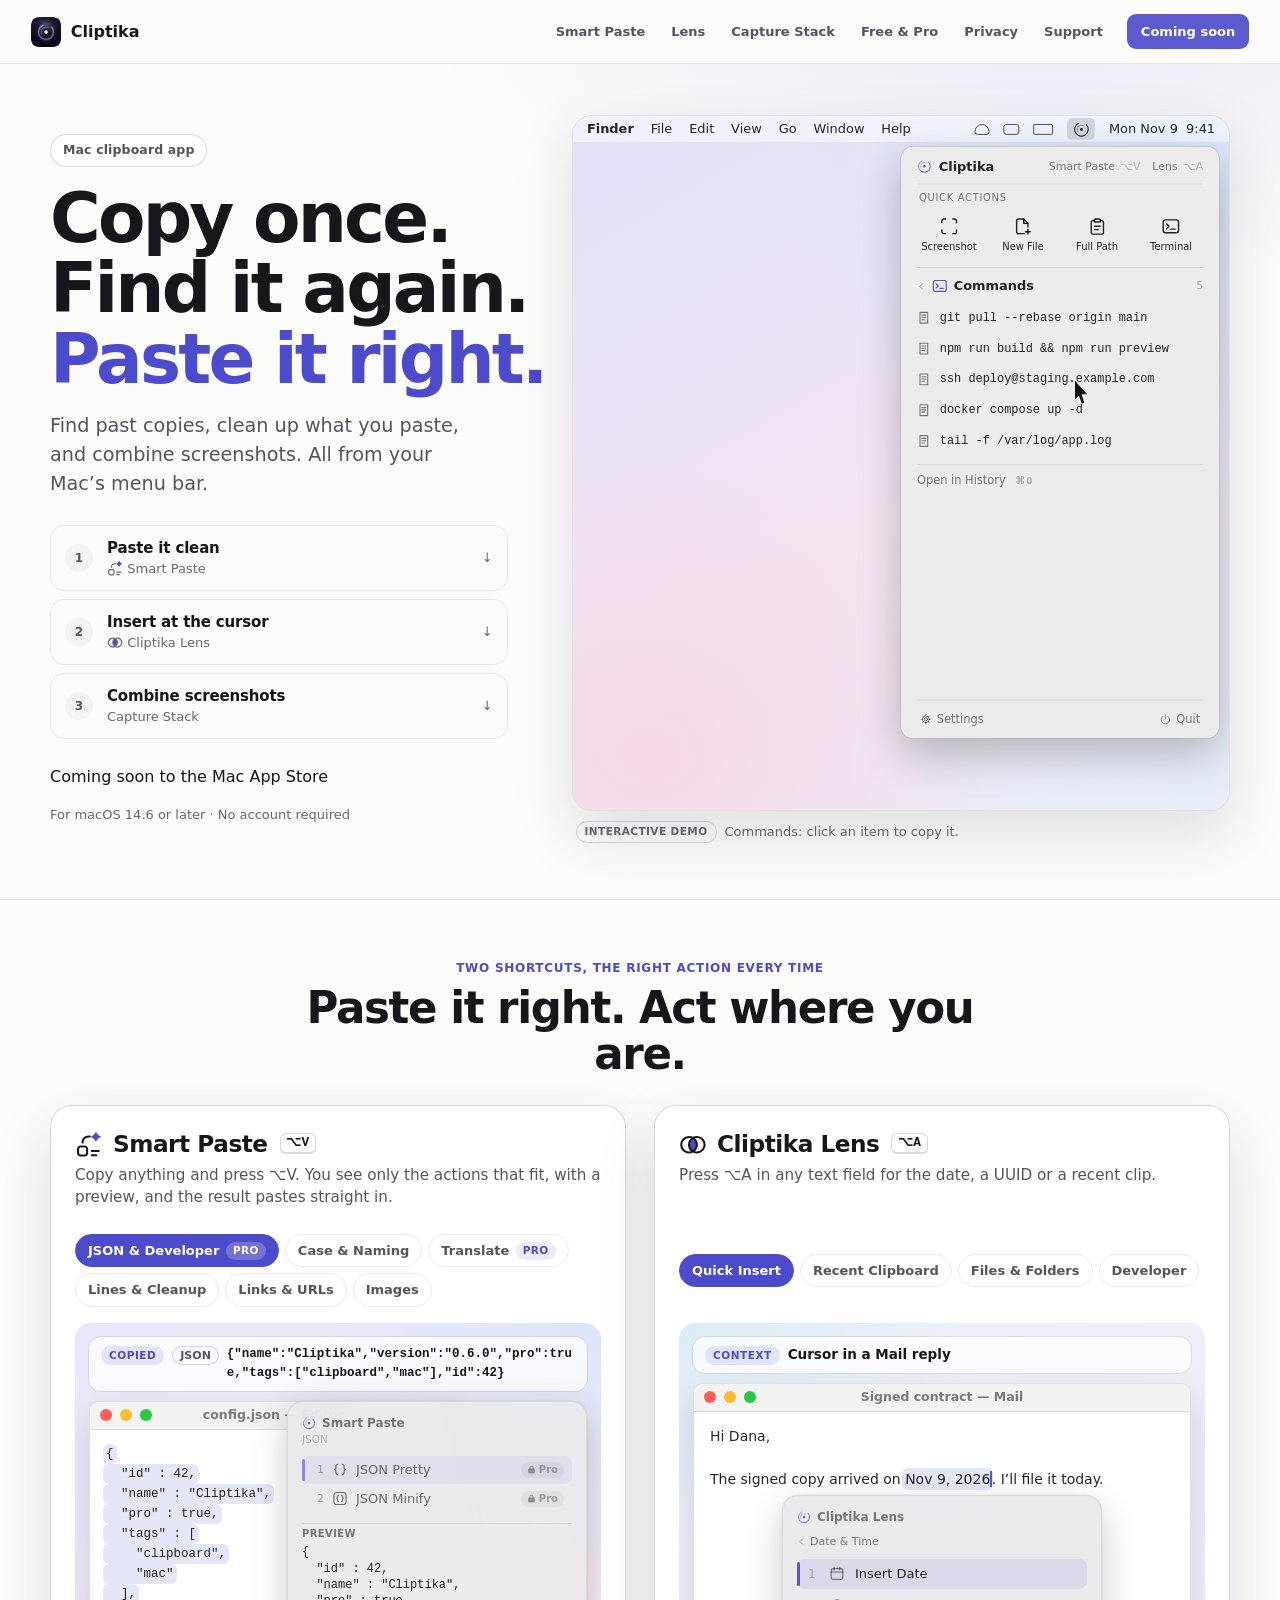
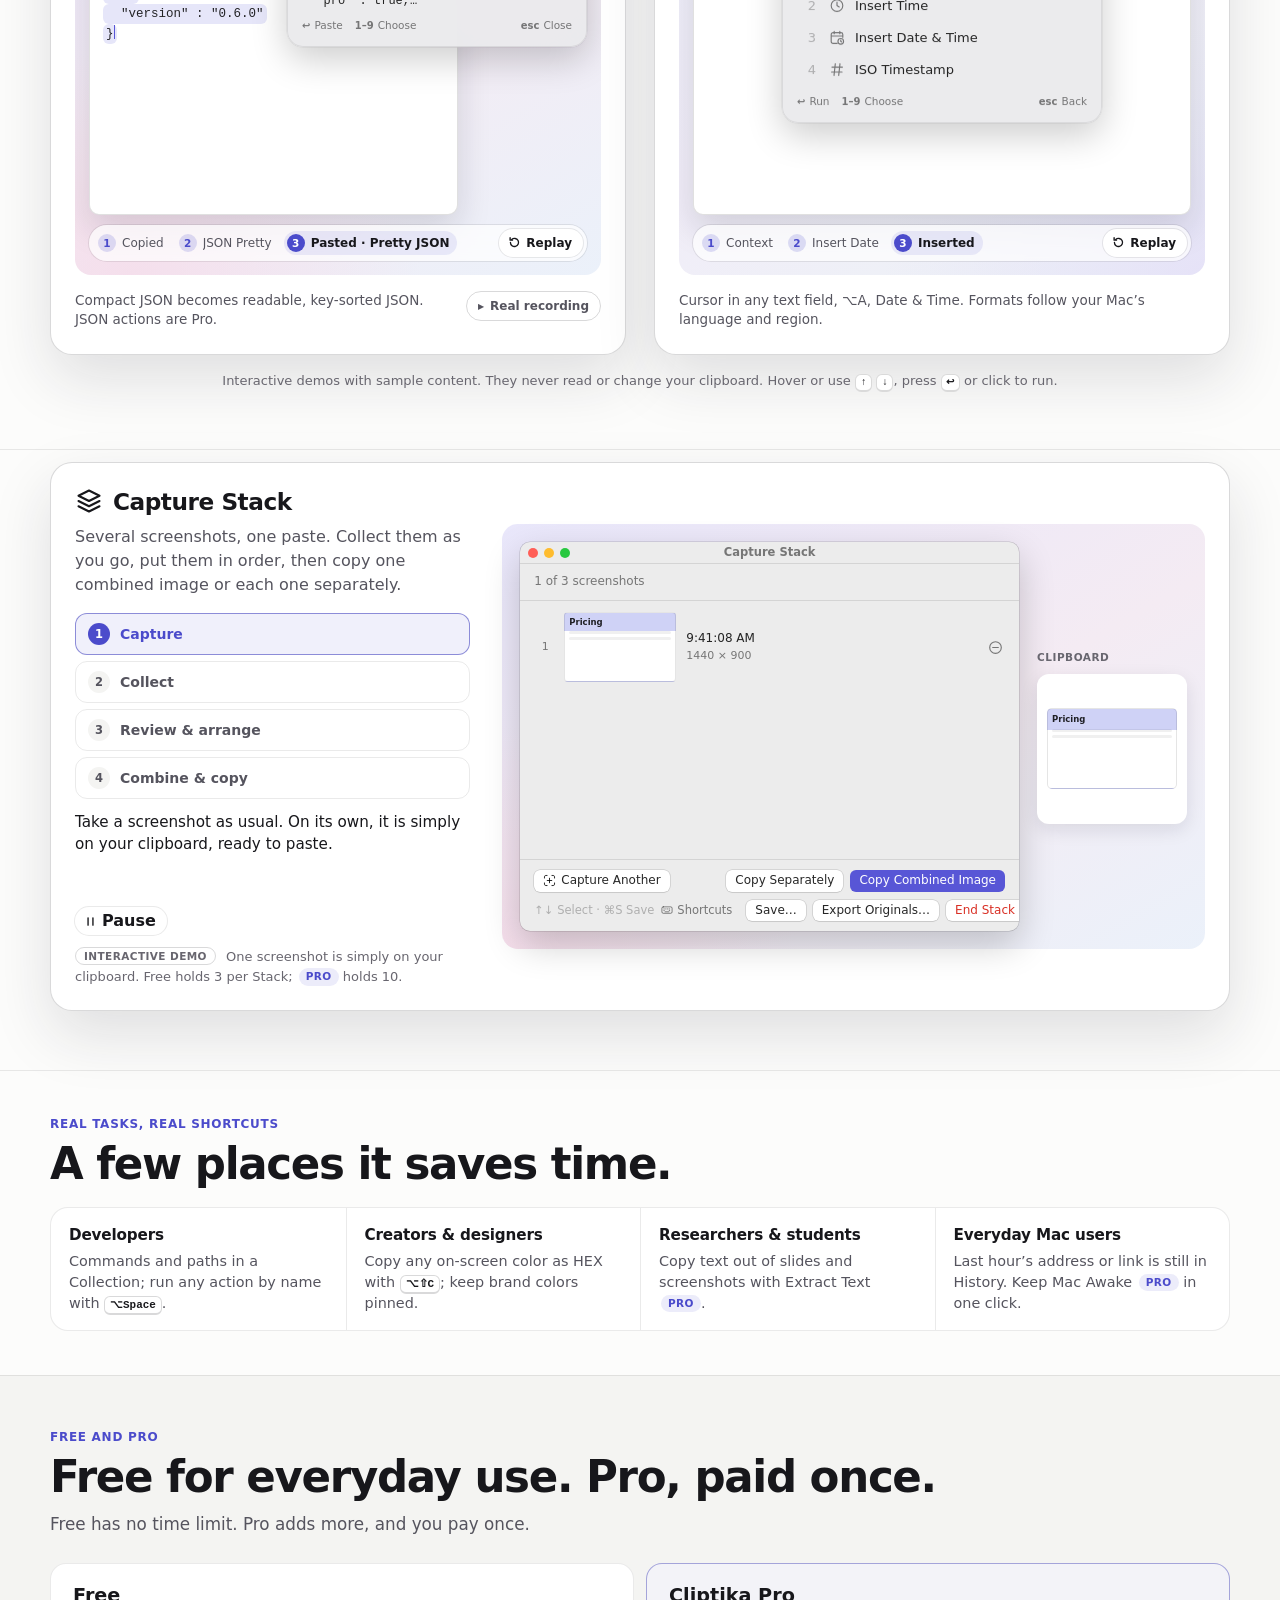
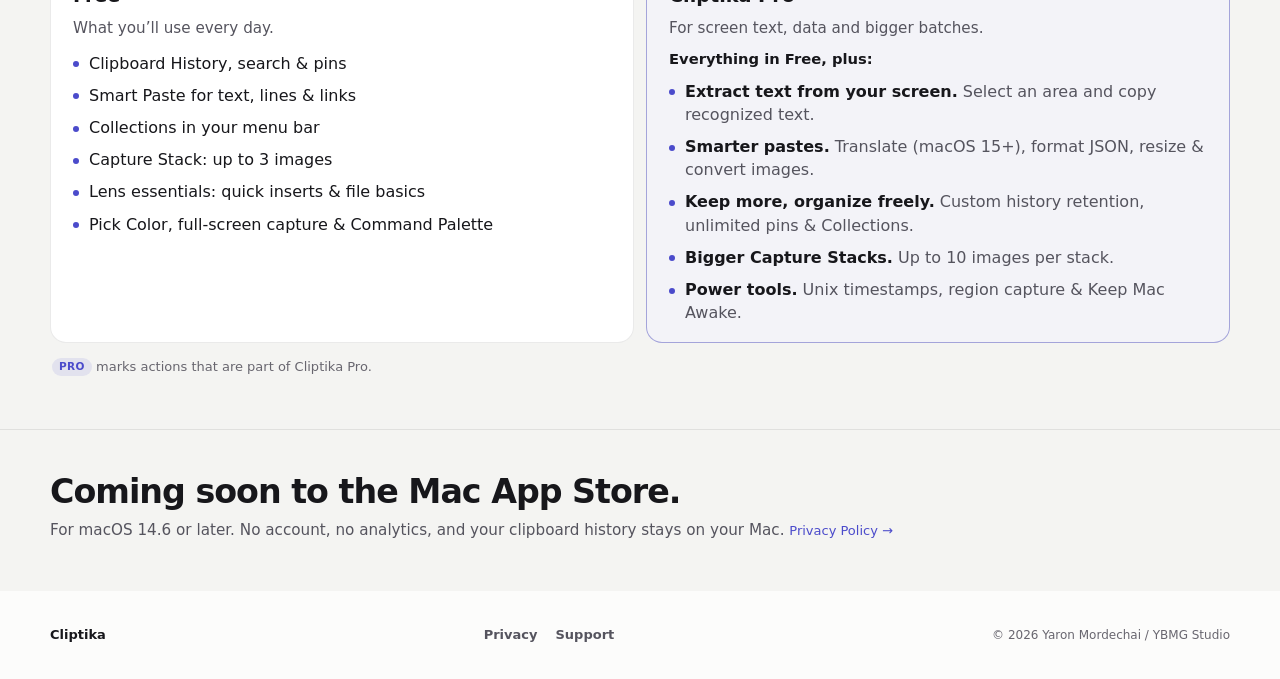
==== commit b2e6585d: "Release readiness: page metadata matches frozen copy, Lines demo matches its caption - Homepage, Sma" ====
--- a/index.html
+++ b/index.html
@@ -3,11 +3,11 @@
 <head>
   <meta charset="utf-8">
   <meta name="viewport" content="width=device-width,initial-scale=1">
-  <meta name="description" content="Cliptika for Mac: paste smarter with Smart Paste, capture with Capture Stack, act with Lens, save and find everything you copy. Coming soon to the Mac App Store.">
+  <meta name="description" content="Cliptika for Mac: find past copies, clean up what you paste, and combine screenshots, all from your menu bar. Coming soon to the Mac App Store.">
   <meta name="theme-color" content="#121116" media="(prefers-color-scheme: dark)">
   <meta name="theme-color" content="#fcfcfb" media="(prefers-color-scheme: light)">
-  <title>Cliptika — More than a clipboard</title>
-  <link rel="canonical" href="https://cliptika.app/"><meta property="og:type" content="website"><meta property="og:site_name" content="Cliptika"><meta property="og:url" content="https://cliptika.app/"><meta property="og:title" content="Cliptika — More than a clipboard"><meta property="og:description" content="Cliptika for Mac: paste smarter with Smart Paste, capture with Capture Stack, act with Lens, save and find everything you copy. Coming soon to the Mac App Store."><meta property="og:image" content="https://cliptika.app/assets/og/cliptika-og.png"><meta property="og:image:width" content="1200"><meta property="og:image:height" content="630"><meta property="og:image:type" content="image/png"><meta property="og:image:alt" content="Cliptika app icon with the headline Copy. Capture. Do more. and “Coming soon to the Mac App Store”."><meta name="twitter:card" content="summary_large_image"><meta name="twitter:title" content="Cliptika — More than a clipboard"><meta name="twitter:description" content="Cliptika for Mac: paste smarter with Smart Paste, capture with Capture Stack, act with Lens, save and find everything you copy. Coming soon to the Mac App Store."><meta name="twitter:image" content="https://cliptika.app/assets/og/cliptika-og.png"><meta name="twitter:image:alt" content="Cliptika app icon with the headline Copy. Capture. Do more. and “Coming soon to the Mac App Store”.">
+  <title>Cliptika — Clipboard app for Mac</title>
+  <link rel="canonical" href="https://cliptika.app/"><meta property="og:type" content="website"><meta property="og:site_name" content="Cliptika"><meta property="og:url" content="https://cliptika.app/"><meta property="og:title" content="Cliptika — Clipboard app for Mac"><meta property="og:description" content="Cliptika for Mac: find past copies, clean up what you paste, and combine screenshots, all from your menu bar. Coming soon to the Mac App Store."><meta property="og:image" content="https://cliptika.app/assets/og/cliptika-og.png"><meta property="og:image:width" content="1200"><meta property="og:image:height" content="630"><meta property="og:image:type" content="image/png"><meta property="og:image:alt" content="Cliptika app icon with the headline Copy. Capture. Do more. and “Coming soon to the Mac App Store”."><meta name="twitter:card" content="summary_large_image"><meta name="twitter:title" content="Cliptika — Clipboard app for Mac"><meta name="twitter:description" content="Cliptika for Mac: find past copies, clean up what you paste, and combine screenshots, all from your menu bar. Coming soon to the Mac App Store."><meta name="twitter:image" content="https://cliptika.app/assets/og/cliptika-og.png"><meta name="twitter:image:alt" content="Cliptika app icon with the headline Copy. Capture. Do more. and “Coming soon to the Mac App Store”.">
   <link rel="icon" href="favicon.png" type="image/png" sizes="32x32">
   <link rel="apple-touch-icon" href="assets/icons/cliptika-app-icon-180.png">
   <link rel="stylesheet" href="style.css?v=preview-19"><link rel="stylesheet" href="site.css?v=s13">
@@ -212,7 +212,7 @@
 
   <footer class="site-footer"><div class="container footer-inner"><a class="footer-brand" href="index.html">Cliptika</a><nav class="footer-links" aria-label="Footer navigation"><a href="privacy.html">Privacy</a><a href="support.html">Support</a></nav><small class="copyright">© 2026 Yaron Mordechai / YBMG Studio</small></div></footer>
   <script src="script.js?v=preview-hero-19"></script>
-  <script src="showcase.js?v=sc-77-fx"></script>
+  <script src="showcase.js?v=sc-78-rr"></script>
   <script src="site.js?v=s12"></script>
 </body>
 </html>
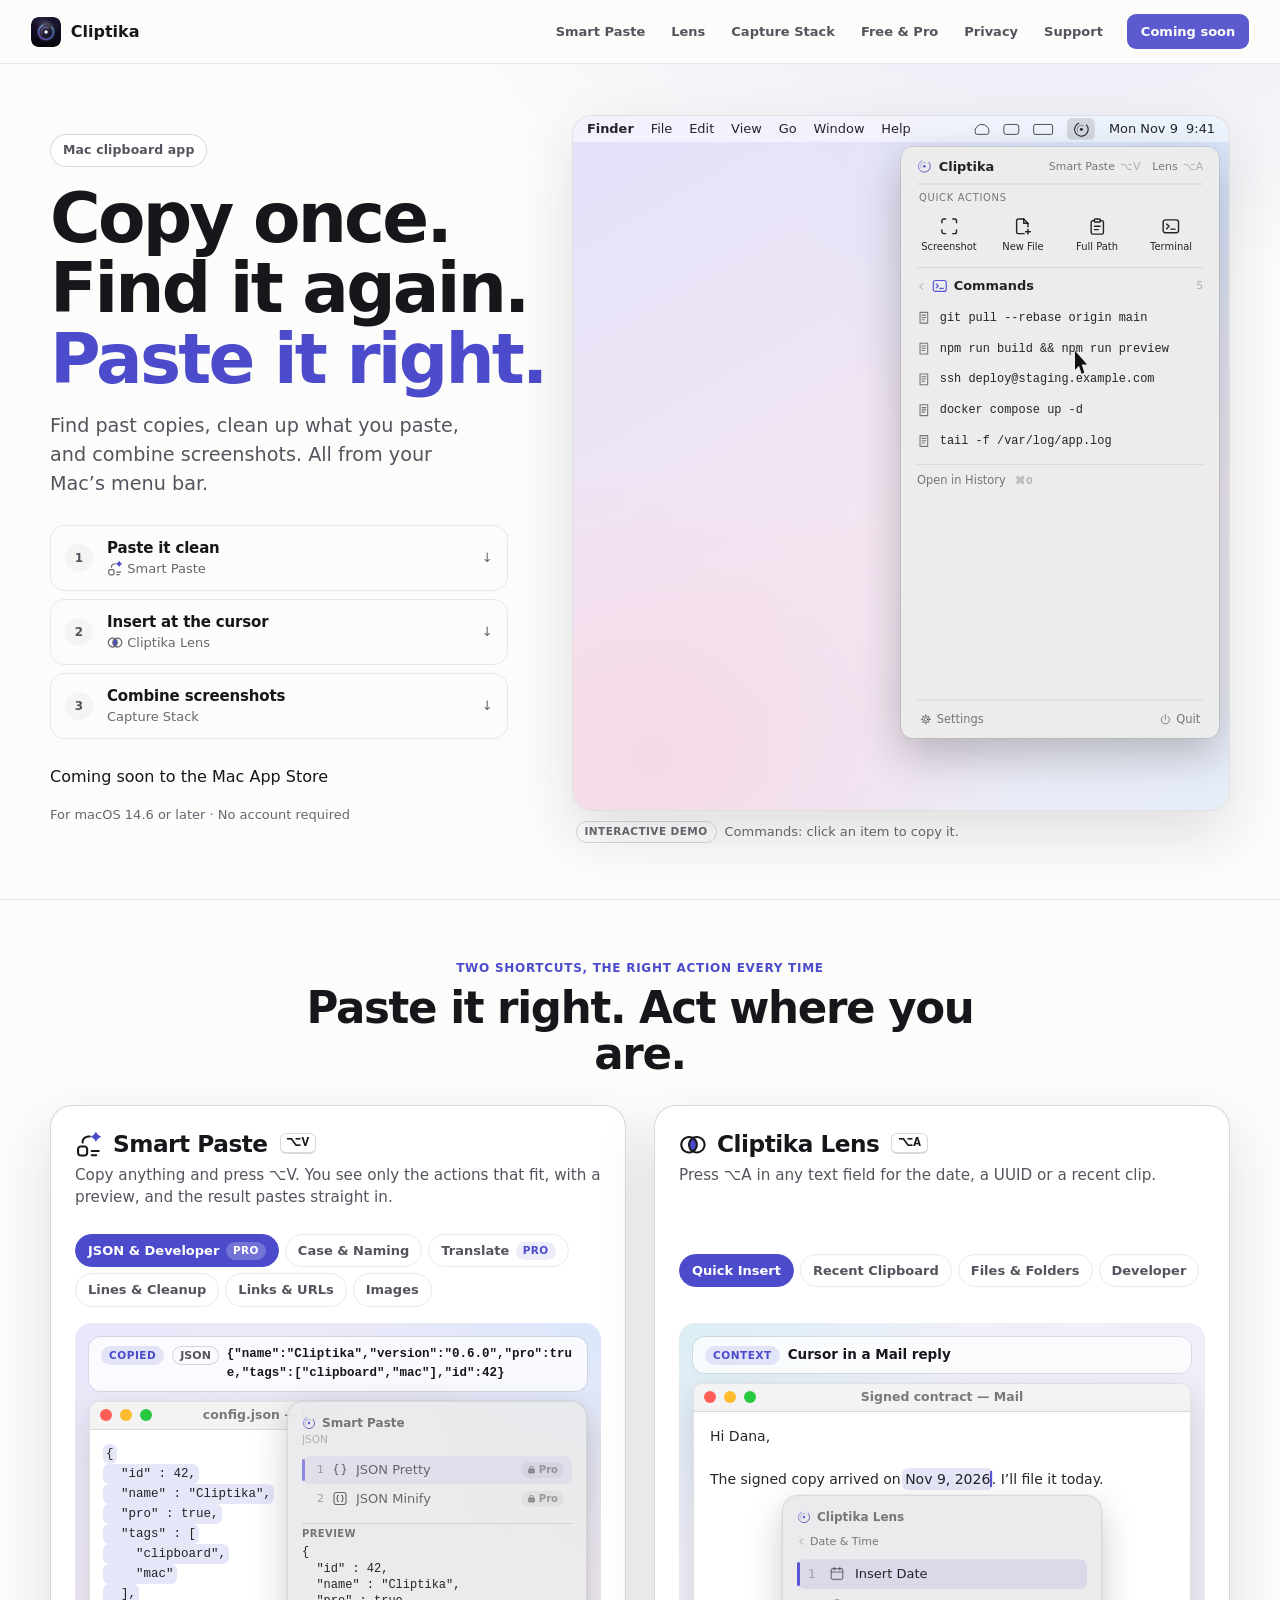
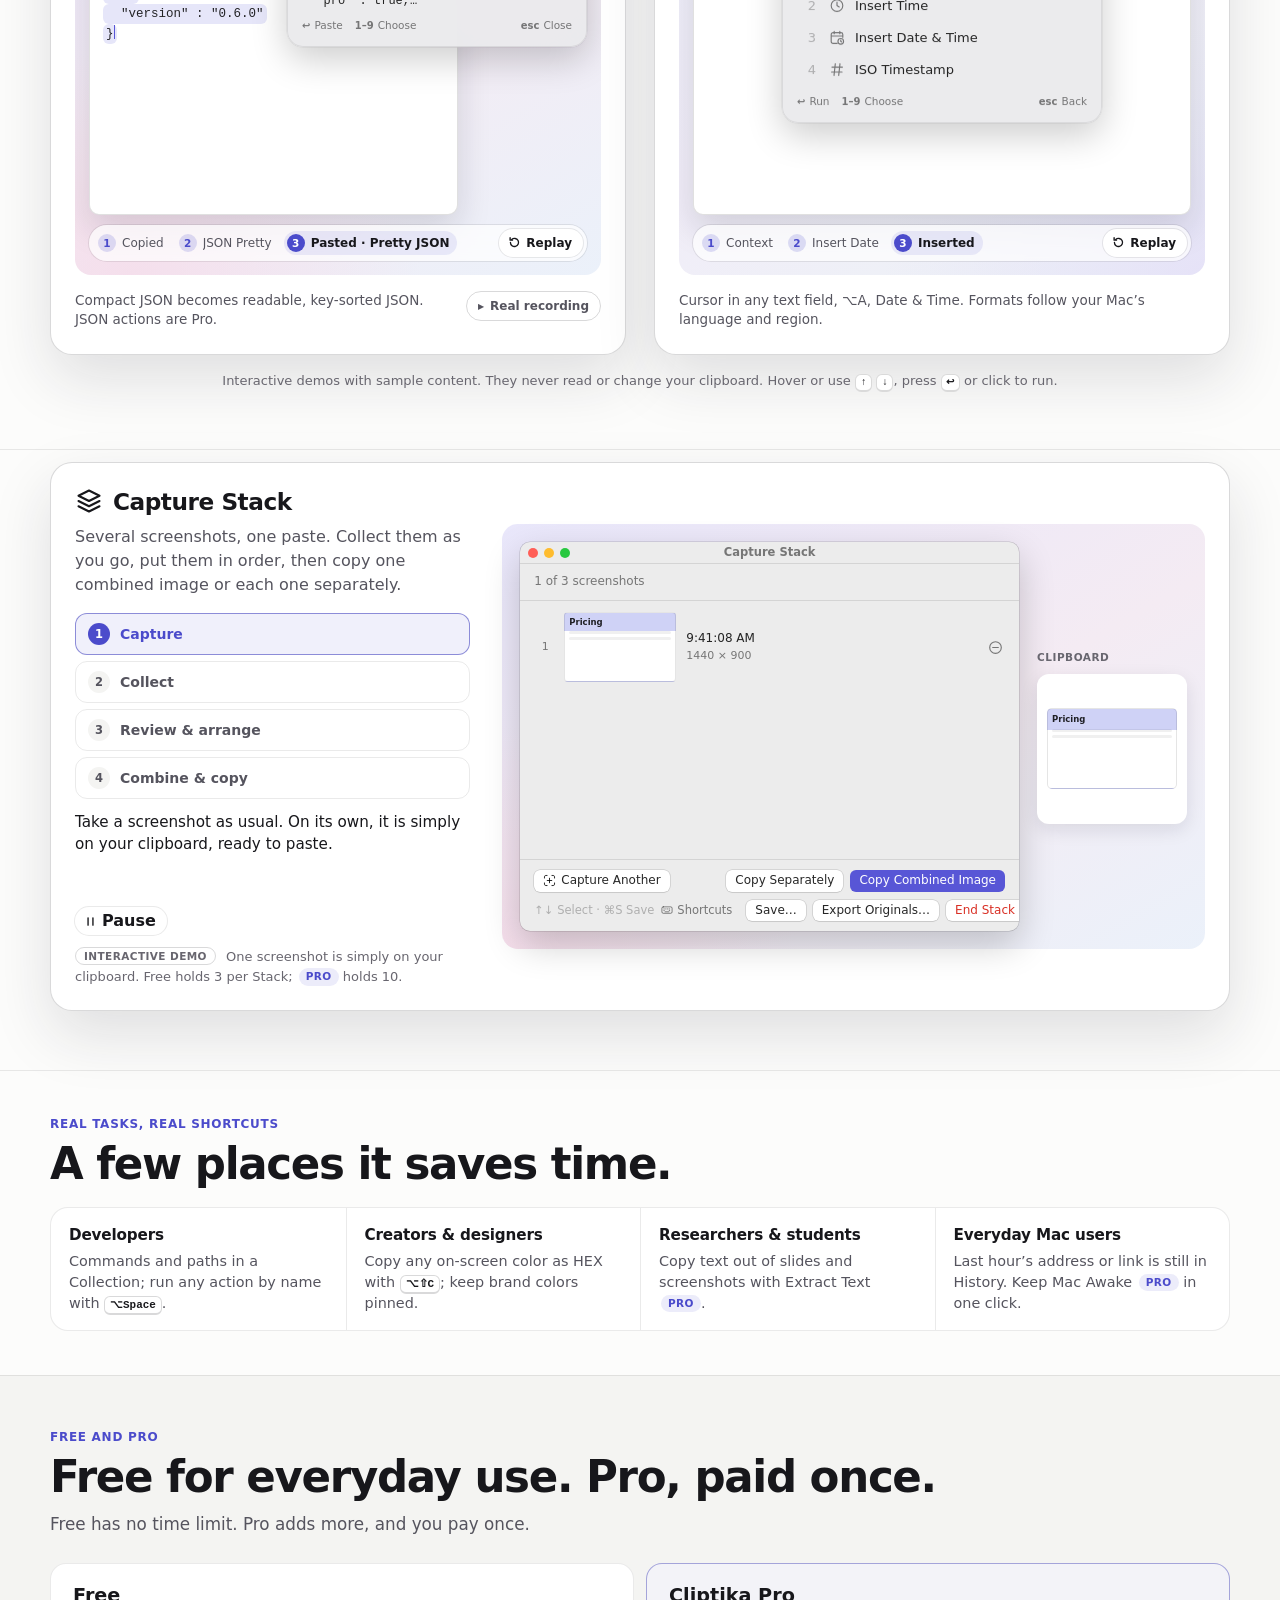
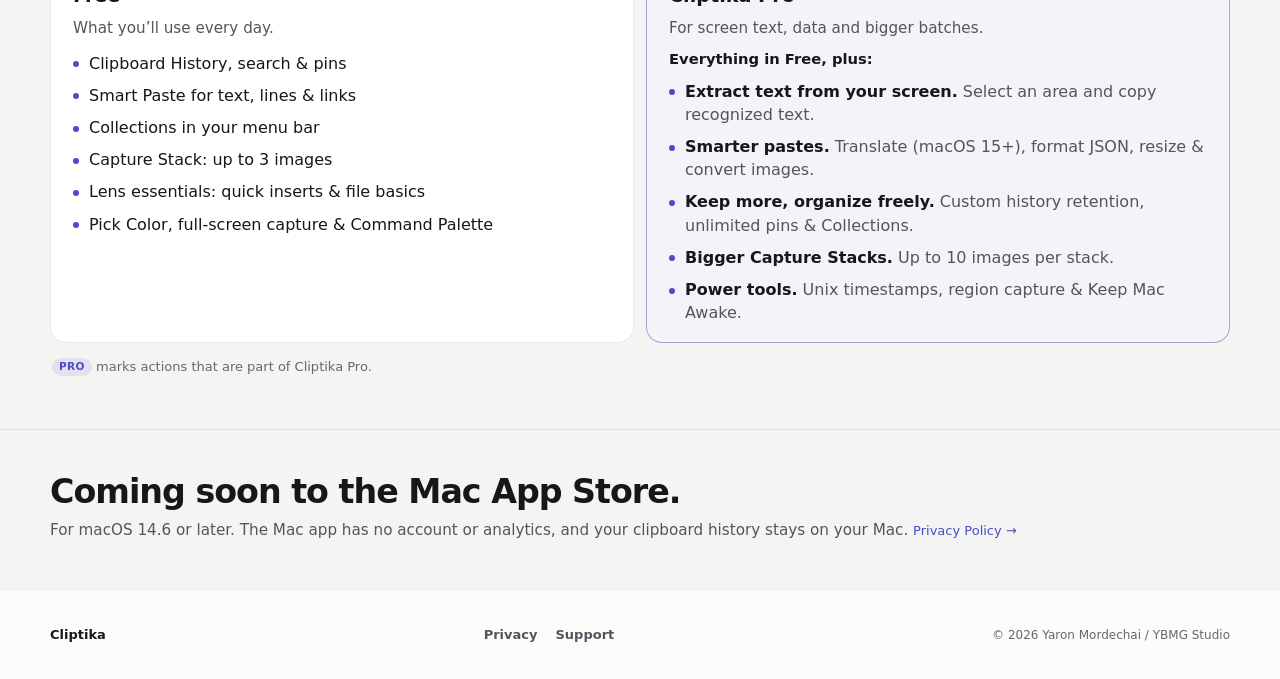
==== commit c16ca7bb: "Prepare privacy-friendly website analytics" ====
--- a/index.html
+++ b/index.html
@@ -7,12 +7,12 @@
   <meta name="theme-color" content="#121116" media="(prefers-color-scheme: dark)">
   <meta name="theme-color" content="#fcfcfb" media="(prefers-color-scheme: light)">
   <title>Cliptika — Clipboard app for Mac</title>
-  <link rel="canonical" href="https://cliptika.app/"><meta property="og:type" content="website"><meta property="og:site_name" content="Cliptika"><meta property="og:url" content="https://cliptika.app/"><meta property="og:title" content="Cliptika — Clipboard app for Mac"><meta property="og:description" content="Cliptika for Mac: find past copies, clean up what you paste, and combine screenshots, all from your menu bar. Coming soon to the Mac App Store."><meta property="og:image" content="https://cliptika.app/assets/og/cliptika-og.png"><meta property="og:image:width" content="1200"><meta property="og:image:height" content="630"><meta property="og:image:type" content="image/png"><meta property="og:image:alt" content="Cliptika app icon with the headline Copy. Capture. Do more. and “Coming soon to the Mac App Store”."><meta name="twitter:card" content="summary_large_image"><meta name="twitter:title" content="Cliptika — Clipboard app for Mac"><meta name="twitter:description" content="Cliptika for Mac: find past copies, clean up what you paste, and combine screenshots, all from your menu bar. Coming soon to the Mac App Store."><meta name="twitter:image" content="https://cliptika.app/assets/og/cliptika-og.png"><meta name="twitter:image:alt" content="Cliptika app icon with the headline Copy. Capture. Do more. and “Coming soon to the Mac App Store”.">
+  <link rel="canonical" href="https://cliptika.app/"><meta property="og:type" content="website"><meta property="og:site_name" content="Cliptika"><meta property="og:url" content="https://cliptika.app/"><meta property="og:title" content="Cliptika — Clipboard app for Mac"><meta property="og:description" content="Cliptika for Mac: find past copies, clean up what you paste, and combine screenshots, all from your menu bar. Coming soon to the Mac App Store."><meta property="og:image" content="https://cliptika.app/assets/og/cliptika-og-v2.png"><meta property="og:image:width" content="1200"><meta property="og:image:height" content="630"><meta property="og:image:type" content="image/png"><meta property="og:image:alt" content="Cliptika app icon with the headline Copy once. Find it again. Paste it right. and “Coming soon to the Mac App Store”."><meta name="twitter:card" content="summary_large_image"><meta name="twitter:title" content="Cliptika — Clipboard app for Mac"><meta name="twitter:description" content="Cliptika for Mac: find past copies, clean up what you paste, and combine screenshots, all from your menu bar. Coming soon to the Mac App Store."><meta name="twitter:image" content="https://cliptika.app/assets/og/cliptika-og-v2.png"><meta name="twitter:image:alt" content="Cliptika app icon with the headline Copy once. Find it again. Paste it right. and “Coming soon to the Mac App Store”.">
   <link rel="icon" href="favicon.png" type="image/png" sizes="32x32">
   <link rel="apple-touch-icon" href="assets/icons/cliptika-app-icon-180.png">
   <link rel="stylesheet" href="style.css?v=preview-19"><link rel="stylesheet" href="site.css?v=s13">
   <link rel="stylesheet" href="showcase.css?v=sc-77-fx">
-</head>
+<script defer src="analytics-config.js"></script><script defer src="analytics.js"></script></head>
 <body>
 <svg xmlns="http://www.w3.org/2000/svg" width="0" height="0" style="position:absolute" aria-hidden="true" focusable="false"><defs>
 <symbol id="icon-smartpaste" viewBox="6 -92 108 108">
@@ -206,7 +206,7 @@
     </section>
 
     <section class="cta d-only" id="download" aria-labelledby="cta-heading">
-      <div class="container cta-inner"><div><h2 id="cta-heading">Coming soon to the Mac App Store.</h2><p>For macOS 14.6 or later. No account, no analytics, and your clipboard history stays on your Mac. <a class="text-link" href="privacy.html">Privacy Policy →</a></p></div></div>
+      <div class="container cta-inner"><div><h2 id="cta-heading">Coming soon to the Mac App Store.</h2><p>For macOS 14.6 or later. The Mac app has no account or analytics, and your clipboard history stays on your Mac. <a class="text-link" href="privacy.html">Privacy Policy →</a></p></div></div>
     </section>
   </main>
 
--- a/showcase.css
+++ b/showcase.css
@@ -769,3 +769,38 @@
 @media(min-width:1021px){.hero h1.d-only{font-size:clamp(2.35rem,5.4vw,4.6rem)}}
 @media(max-width:760px){.hero h1.m-only{align-self:stretch;font-size:clamp(1.5rem,calc(8.6vw - 3px),2.9rem)}}
 #fp-heading .nw{white-space:nowrap}   /* the Free / Pro heading breaks between phrases, never inside one */
+
+/* ===== Smart Paste page: "Screenshots? Paste them your way." (Recent Images), under the four examples ===== */
+.xp-page .xps{margin-top:20px;padding:18px 20px 16px;border:1px solid var(--border);border-radius:16px;background:var(--surface)}
+.xp-page .xps-h h3{margin:0;font-size:1.1rem;letter-spacing:-.01em;text-wrap:balance}
+.xp-page .xps-h p{margin:4px 0 0;color:var(--text2);font-size:.95rem;line-height:1.45}
+.xp-page .xps-h kbd{font-size:.8em}
+.xp-page .xps-opts{list-style:none;margin:14px 0 0;padding:0;display:grid;grid-template-columns:repeat(3,minmax(0,1fr));gap:10px}
+.xp-page .xps-opts li{display:flex;flex-direction:column;align-items:center;text-align:center;min-width:0;padding:12px 8px 11px;border-radius:12px;background:var(--surface2)}
+.xp-page .xps-viz{display:grid;place-items:center;width:100%;height:104px;margin-bottom:8px}
+.xp-page .xps-viz>.mini-shot{max-width:100%}
+.xp-page .xps-viz>.mini-shot{width:112px}
+.xp-page .xps-viz .out-imgs.is-combined{gap:2px;padding:3px}
+.xp-page .xps-viz .out-imgs .mini-shot{width:48px;padding:2px}
+.xp-page .xps-sep{display:flex;gap:5px}
+.xp-page .xps-sep .mini-shot{width:44px;padding:2px}
+.xp-page .xps-viz .mini-shot:not(:only-child) i{height:2px}
+.xp-page .xps-opts strong{font-size:.93rem;line-height:1.25}
+.xp-page .xps-opts small{margin-top:2px;color:var(--text2);font-size:.82rem;line-height:1.35}
+.xp-page .xps-fine{margin:12px 2px 0;color:var(--text2);font-size:13px;line-height:1.45}
+.xp-page .xps-fine .sc-tag{margin-right:6px;vertical-align:1px}
+@media(max-width:760px){
+  .xp-page .xps{margin-top:16px;padding:14px 14px 12px}
+  .xp-page .xps-opts{gap:6px;margin-top:12px}
+  .xp-page .xps-opts li{padding:10px 4px 9px}
+  .xp-page .xps-viz{height:76px;margin-bottom:6px}
+  .xp-page .xps-viz>.mini-shot{width:80px}
+  .xp-page .xps-viz>.mini-shot b{font-size:7.5px}
+  .xp-page .xps-viz .out-imgs .mini-shot{width:34px}
+  .xp-page .xps-sep{gap:3px}
+  .xp-page .xps-sep .mini-shot{width:clamp(22px,7.6vw,30px);padding:1px}
+  .xp-page .xps-viz .mini-shot:not(:only-child) i{display:none}
+  .xp-page .xps-opts strong{font-size:.8rem}
+  .xp-page .xps-opts small{font-size:.72rem}
+}
+@media(max-width:359px){.xp-page .xps-viz>.mini-shot{width:62px}.xp-page .xps-viz>.mini-shot b{font-size:6.5px}.xp-page .xps-sep{gap:2px}.xp-page .xps-sep .mini-shot{width:20px}}
